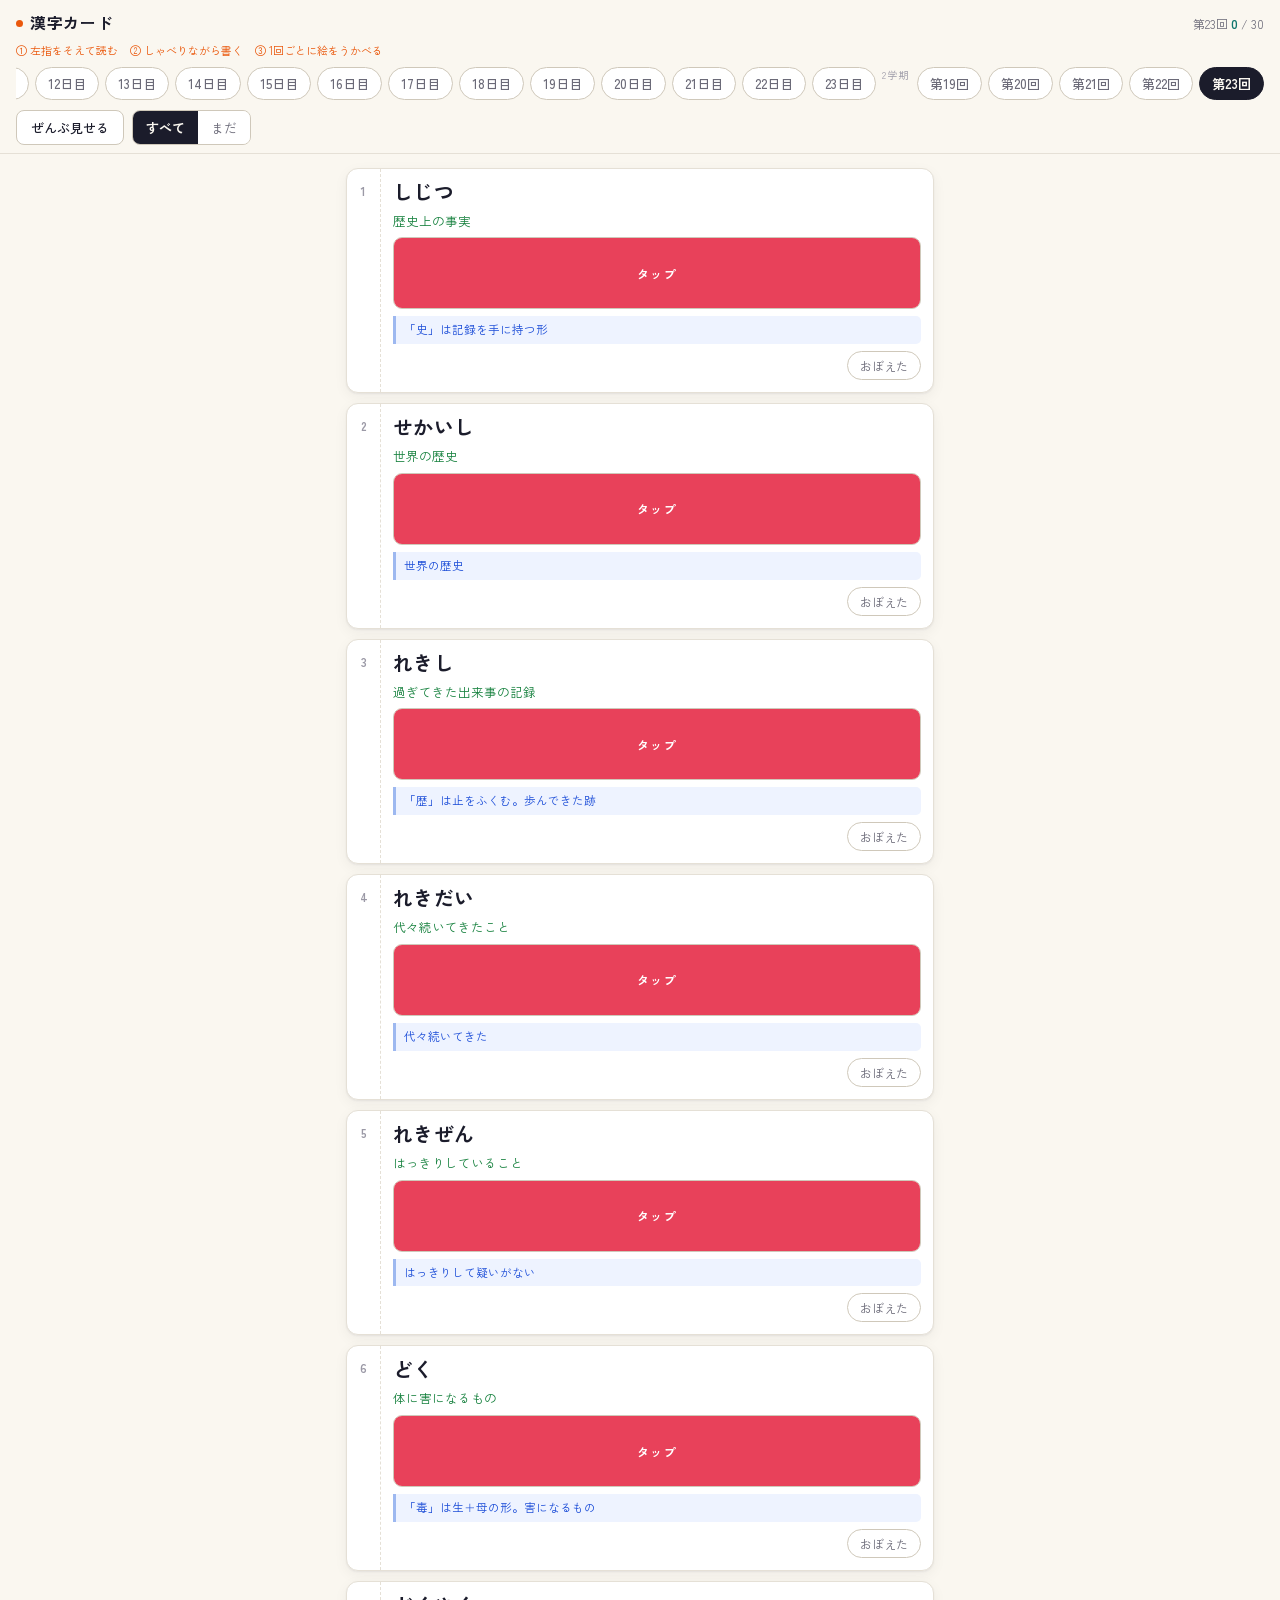
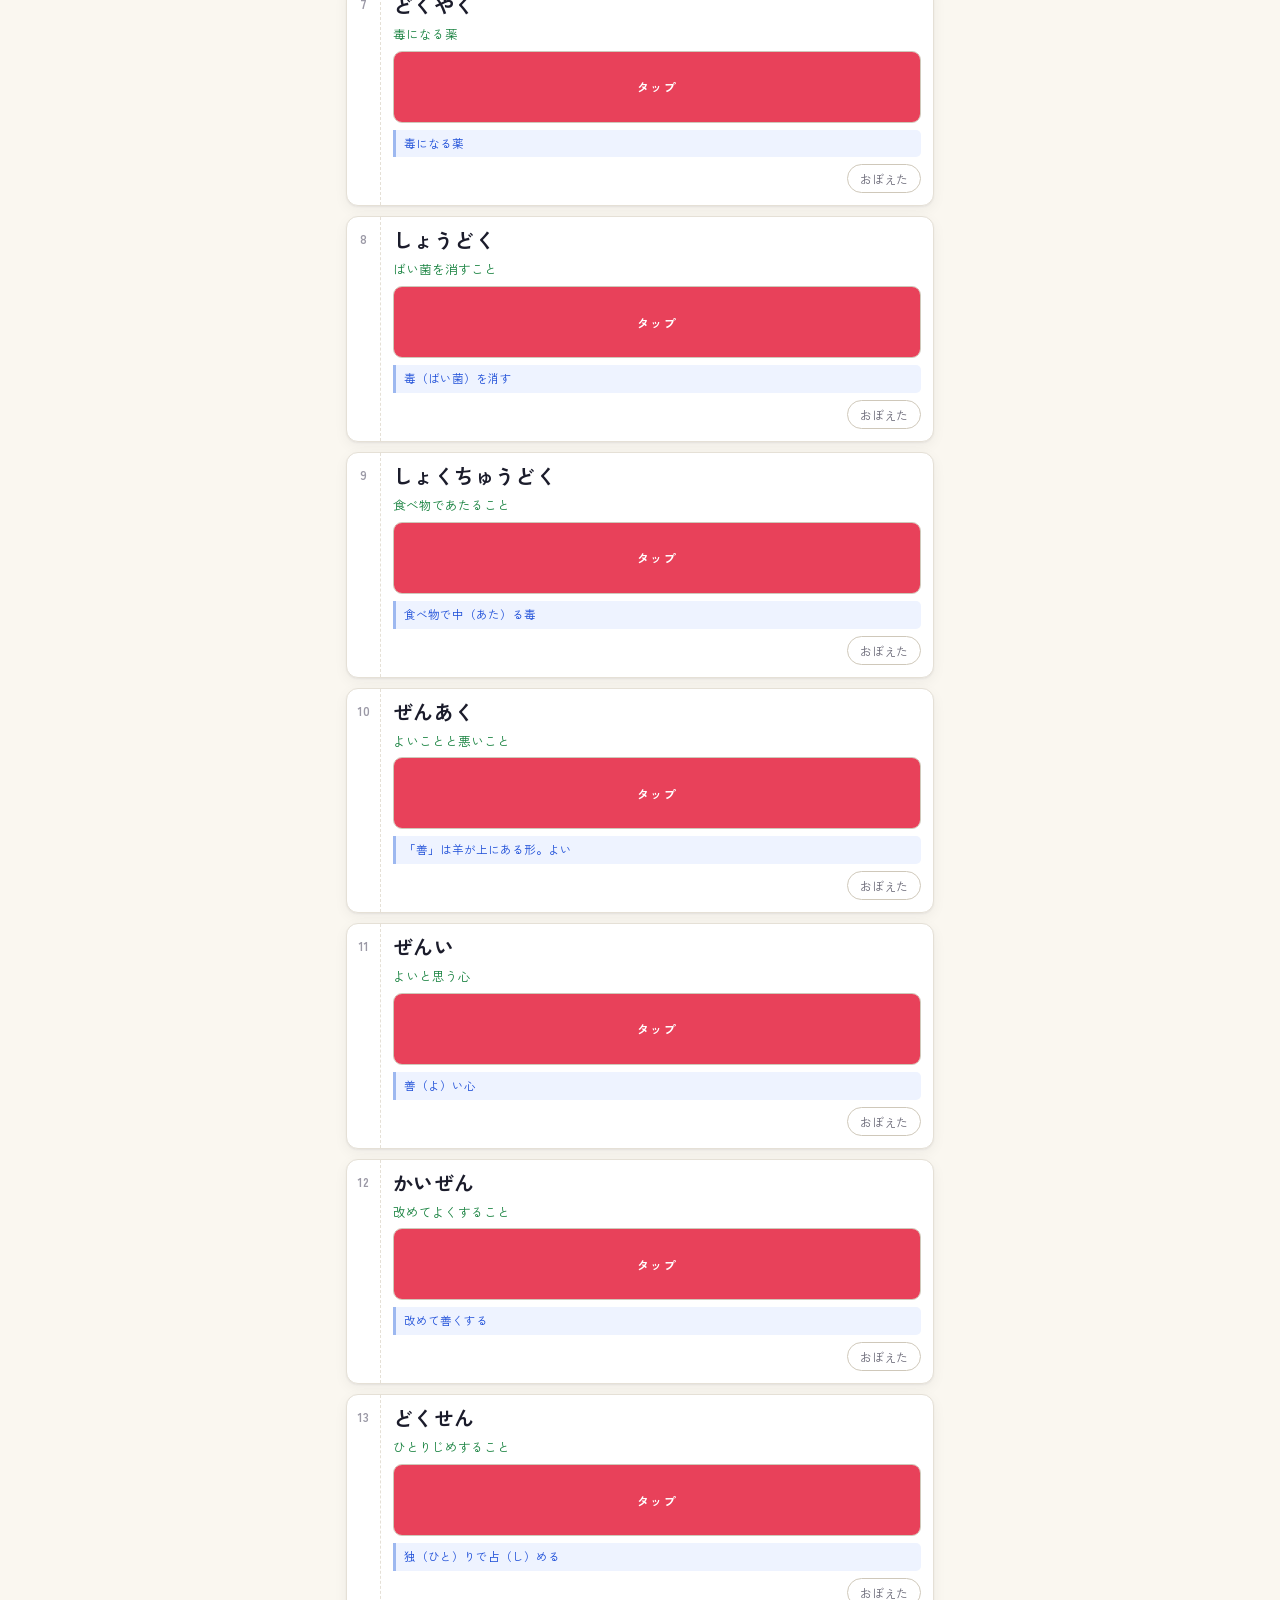
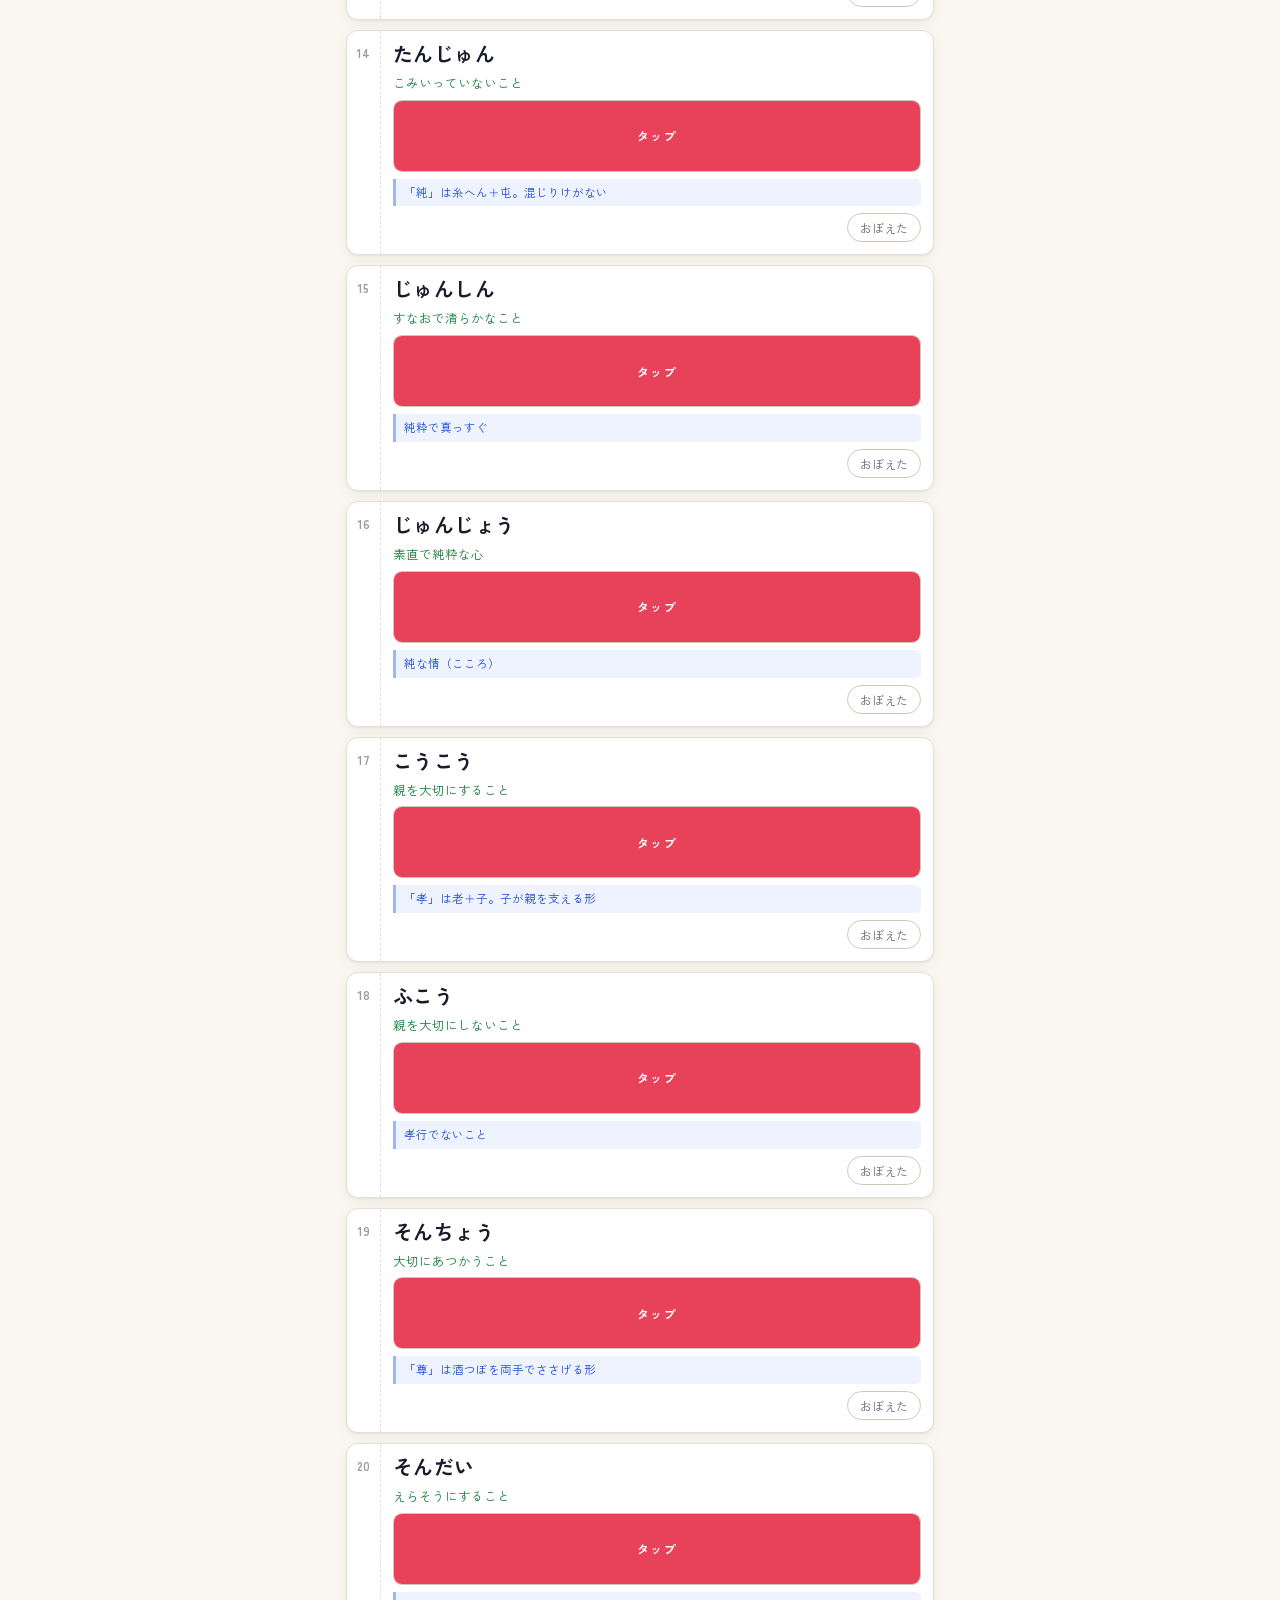
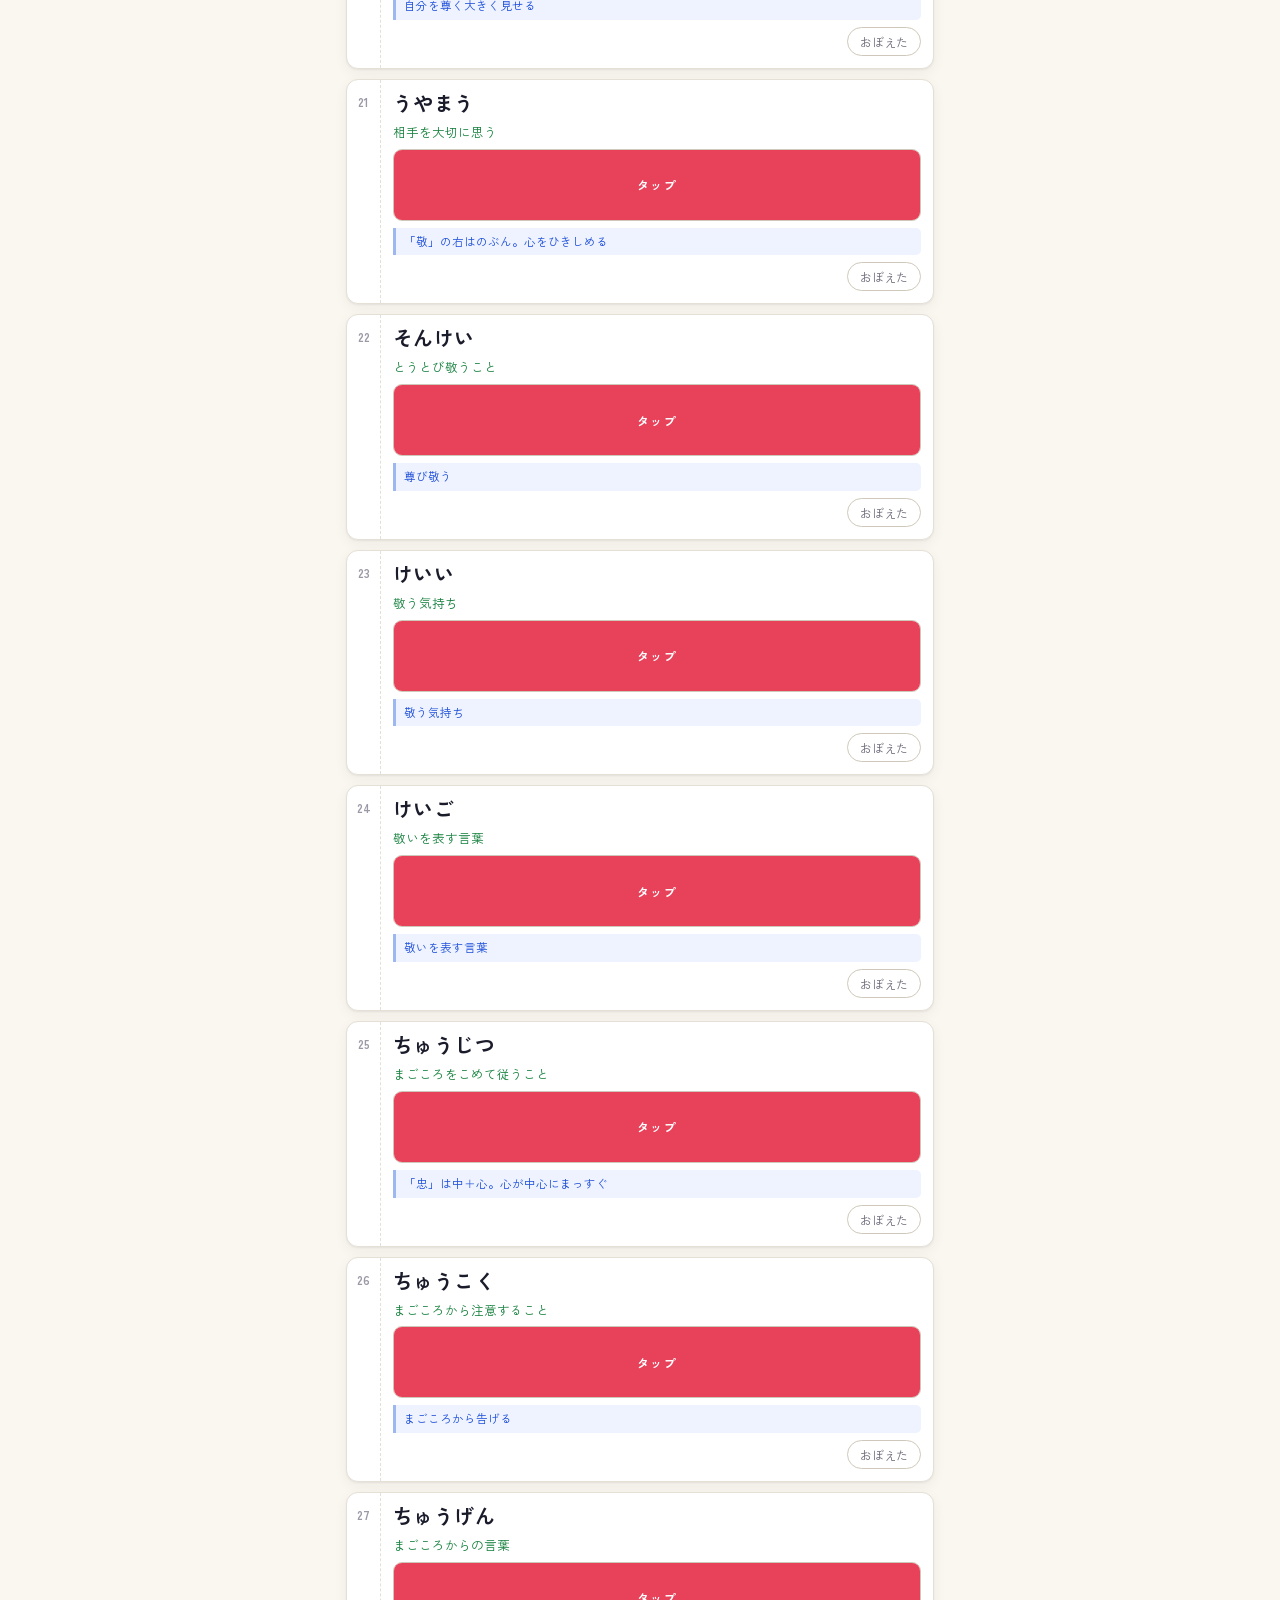
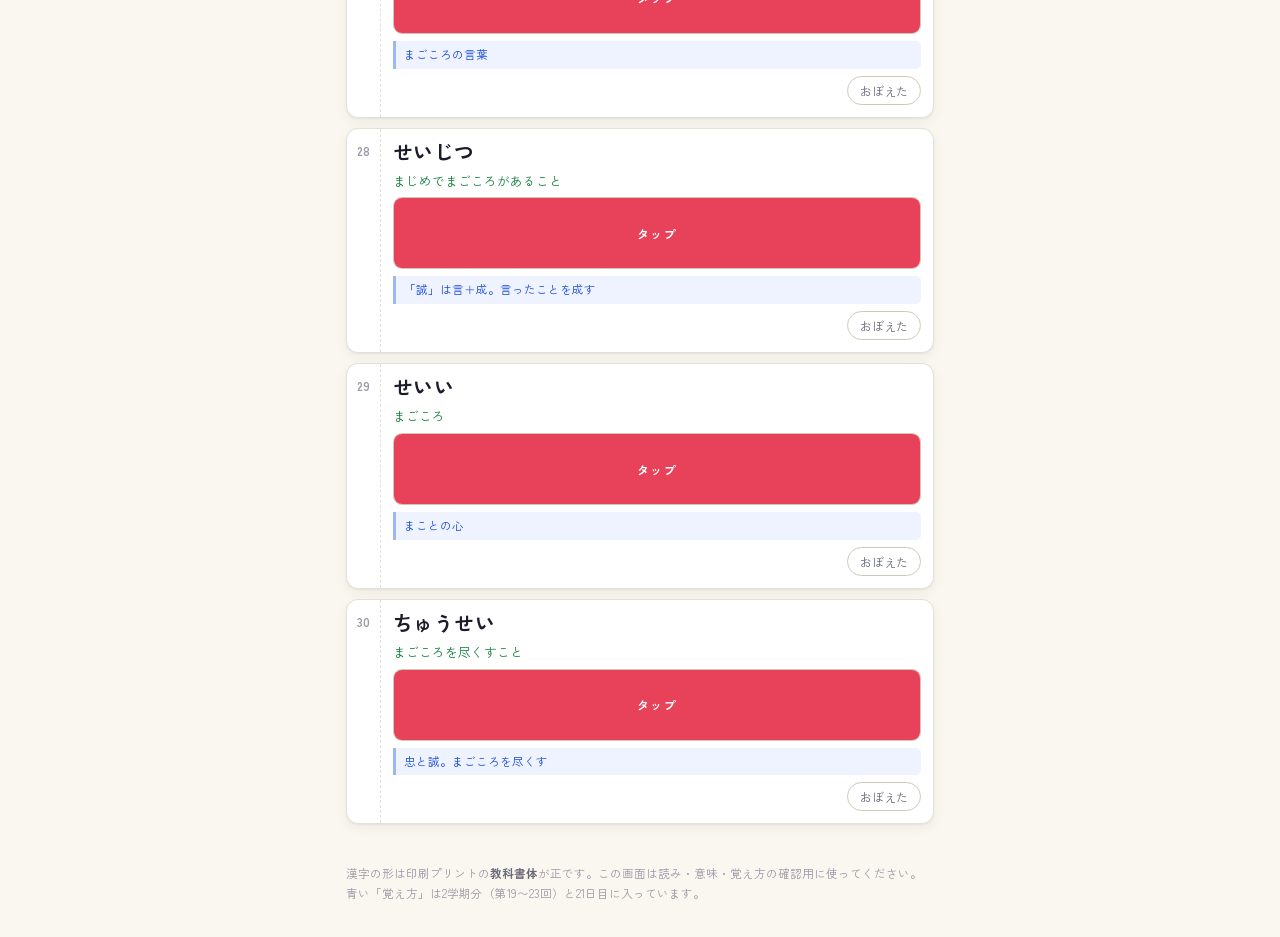
==== kanji-card.html @ 4e7f211e "Add kanji flashcard page for phone study Tap-to-reveal kanji cards (1学期 4-23日目, 2学期 第19-23回, 558 wor" ====
<!DOCTYPE html>
<html lang="ja">
<head>
<meta charset="UTF-8">
<meta name="viewport" content="width=device-width, initial-scale=1, viewport-fit=cover">
<title>漢字カード</title>
<link rel="stylesheet" href="https://fonts.googleapis.com/css2?family=Noto+Serif+JP:wght@500;700&family=Zen+Kaku+Gothic+New:wght@400;500;700&display=swap">
<style>
:root{
  color-scheme: light;
  --paper:#faf7f0;
  --surface:#ffffff;
  --ink:#1b1c2b;
  --ink-soft:#6b6a78;
  --ink-faint:#9b99a6;
  --line:#e5e0d6;
  --line-strong:#cfc8ba;
  --red:#d81f34;
  --red-film:#e8415a;
  --orange:#ea580c;
  --green:#15803d;
  --blue:#1d4ed8;
  --blue-bg:#eef3ff;
  --blue-rail:#9db8f0;
  --done:#0f766e;
  --done-bg:#e6f4f1;
  --shadow:0 1px 2px rgba(27,28,43,.06), 0 4px 14px rgba(27,28,43,.05);
}
@media (prefers-color-scheme: dark){
  :root:not([data-theme="light"]){
    color-scheme: dark;
    --paper:#14151d;
    --surface:#1d1f2a;
    --ink:#eceaf2;
    --ink-soft:#a7a4b5;
    --ink-faint:#7b7889;
    --line:#2c2f3d;
    --line-strong:#3d4152;
    --red:#ff6b7d;
    --red-film:#b93248;
    --orange:#fb923c;
    --green:#5ec07f;
    --blue:#9dbcff;
    --blue-bg:#1b2438;
    --blue-rail:#3c5a9e;
    --done:#5eead4;
    --done-bg:#12302e;
    --shadow:0 1px 2px rgba(0,0,0,.4), 0 4px 14px rgba(0,0,0,.3);
  }
}
:root[data-theme="dark"]{
  color-scheme: dark;
  --paper:#14151d;
  --surface:#1d1f2a;
  --ink:#eceaf2;
  --ink-soft:#a7a4b5;
  --ink-faint:#7b7889;
  --line:#2c2f3d;
  --line-strong:#3d4152;
  --red:#ff6b7d;
  --red-film:#b93248;
  --orange:#fb923c;
  --green:#5ec07f;
  --blue:#9dbcff;
  --blue-bg:#1b2438;
  --blue-rail:#3c5a9e;
  --done:#5eead4;
  --done-bg:#12302e;
  --shadow:0 1px 2px rgba(0,0,0,.4), 0 4px 14px rgba(0,0,0,.3);
}

*{box-sizing:border-box}
body{
  background:var(--paper);
  color:var(--ink);
  font-family:'Zen Kaku Gothic New','Hiragino Sans','Yu Gothic',system-ui,sans-serif;
  -webkit-text-size-adjust:100%;
}

/* ---------- header ---------- */
.bar{
  position:sticky;
  top:env(safe-area-inset-top, 0px);
  z-index:20;
  background:var(--paper);
  border-bottom:1px solid var(--line);
}
.bar-in{padding-block:10px 8px;padding-left:16px;padding-right:16px;display:flex;flex-direction:column;gap:8px}
.brandrow{display:flex;align-items:baseline;justify-content:space-between;gap:12px}
.brand{font-size:16px;font-weight:700;letter-spacing:.04em;display:flex;align-items:baseline;gap:7px}
.brand .dot{width:7px;height:7px;border-radius:50%;background:var(--orange);display:inline-block;transform:translateY(-2px)}
.count{font-size:12px;color:var(--ink-soft);font-variant-numeric:tabular-nums;white-space:nowrap}
.count b{color:var(--done);font-weight:700}

.steps{
  font-size:11px;line-height:1.5;color:var(--orange);
  display:flex;flex-wrap:wrap;gap:2px 12px;
}
.steps span{white-space:nowrap}

.chips{display:flex;gap:6px;overflow-x:auto;padding-bottom:2px;scrollbar-width:none}
.chips::-webkit-scrollbar{display:none}
.grp{display:flex;align-items:center;gap:6px;flex:0 0 auto}
.grp-label{font-size:10px;color:var(--ink-faint);letter-spacing:.08em;padding-right:2px;white-space:nowrap}
.chip{
  flex:0 0 auto;border:1px solid var(--line-strong);background:var(--surface);color:var(--ink-soft);
  font:inherit;font-size:13px;font-weight:500;padding:6px 12px;border-radius:999px;cursor:pointer;
  white-space:nowrap;font-family:inherit;
}
.chip[aria-pressed="true"]{background:var(--ink);border-color:var(--ink);color:var(--paper);font-weight:700}

.tools{display:flex;gap:8px;align-items:center;flex-wrap:wrap}
.btn{
  border:1px solid var(--line-strong);background:var(--surface);color:var(--ink);
  font:inherit;font-size:13px;font-weight:500;padding:7px 14px;border-radius:8px;cursor:pointer;
}
.btn:active{transform:translateY(1px)}
.seg{display:flex;border:1px solid var(--line-strong);border-radius:8px;overflow:hidden}
.seg button{
  border:0;background:var(--surface);color:var(--ink-soft);font:inherit;font-size:13px;
  padding:7px 13px;cursor:pointer;
}
.seg button[aria-pressed="true"]{background:var(--ink);color:var(--paper);font-weight:700}
:is(.chip,.btn,.seg button):focus-visible{outline:2px solid var(--orange);outline-offset:2px}

/* ---------- list ---------- */
main{padding-block:14px 40px;padding-left:16px;padding-right:16px;display:flex;flex-direction:column;gap:10px;max-width:620px;margin:0 auto}

.card{
  background:var(--surface);border:1px solid var(--line);border-radius:12px;
  box-shadow:var(--shadow);overflow:hidden;
  display:grid;grid-template-columns:34px 1fr;
}
.card.is-done{border-color:var(--done);background:var(--done-bg)}
.cnum{
  display:flex;align-items:flex-start;justify-content:center;padding-top:13px;
  font-size:12px;font-weight:700;color:var(--ink-faint);
  border-right:1px dashed var(--line);font-variant-numeric:tabular-nums;
}
.card.is-done .cnum{color:var(--done)}
.cbody{padding:10px 12px 12px;display:flex;flex-direction:column;gap:7px;min-width:0}

.yomi{font-size:20px;font-weight:700;letter-spacing:.02em;line-height:1.3;word-break:break-word}
.imi{font-size:12.5px;color:var(--green);line-height:1.5}

/* red-sheet panel */
.reveal{
  position:relative;display:block;width:100%;border:0;padding:0;cursor:pointer;
  background:transparent;font:inherit;border-radius:9px;
  -webkit-tap-highlight-color:transparent;
}
.film{
  position:relative;display:flex;align-items:center;justify-content:center;
  min-height:72px;border-radius:9px;border:1.5px solid var(--line-strong);
  background:var(--paper);overflow:hidden;
}
.kanji{
  font-family:'Noto Serif JP','Yu Mincho',serif;
  font-size:34px;font-weight:700;color:var(--red);line-height:1.2;
  padding:8px 10px;text-align:center;word-break:break-word;
  opacity:0;transition:opacity .18s ease;
}
.sheet{
  position:absolute;inset:0;display:flex;align-items:center;justify-content:center;
  background:var(--red-film);color:#fff;font-size:12px;font-weight:700;letter-spacing:.1em;
  transition:opacity .18s ease;
}
.reveal[aria-expanded="true"] .kanji{opacity:1}
.reveal[aria-expanded="true"] .sheet{opacity:0;pointer-events:none}
.reveal:focus-visible{outline:2px solid var(--orange);outline-offset:2px}
@media (prefers-reduced-motion: reduce){
  .kanji,.sheet{transition:none}
}

.oboe{
  font-size:11.5px;line-height:1.55;color:var(--blue);background:var(--blue-bg);
  border-left:3px solid var(--blue-rail);border-radius:0 5px 5px 0;padding:5px 8px;
}
.crow{display:flex;justify-content:flex-end}
.done{
  border:1px solid var(--line-strong);background:var(--surface);color:var(--ink-soft);
  font:inherit;font-size:12px;padding:5px 12px;border-radius:999px;cursor:pointer;
}
.done[aria-pressed="true"]{background:var(--done);border-color:var(--done);color:var(--surface);font-weight:700}
.done:focus-visible{outline:2px solid var(--orange);outline-offset:2px}

.empty{
  text-align:center;color:var(--ink-soft);font-size:14px;padding:44px 16px;line-height:1.7;
  border:1px dashed var(--line-strong);border-radius:12px;
}
.note{
  max-width:620px;margin:0 auto;padding:0 16px 34px;
  font-size:11.5px;line-height:1.7;color:var(--ink-faint);
}
.note b{color:var(--ink-soft)}
body{margin:0}
[hidden]{display:none!important}
</style>
</head>
<body>

<header class="bar">
  <div class="bar-in">
    <div class="brandrow">
      <div class="brand"><span class="dot"></span>漢字カード</div>
      <div class="count" id="count"></div>
    </div>
    <div class="steps">
      <span>① 左指をそえて読む</span>
      <span>② しゃべりながら書く</span>
      <span>③ 1回ごとに絵をうかべる</span>
    </div>
    <div class="chips" id="chips"></div>
    <div class="tools">
      <button class="btn" id="toggleAll" type="button">ぜんぶ見せる</button>
      <div class="seg" role="group" aria-label="表示する語">
        <button type="button" id="fAll" aria-pressed="true">すべて</button>
        <button type="button" id="fLeft" aria-pressed="false">まだ</button>
      </div>
    </div>
  </div>
</header>

<main id="list"></main>
<p class="note">
  漢字の形は印刷プリントの<b>教科書体</b>が正です。この画面は読み・意味・覚え方の確認用に使ってください。
  <span id="noteOboe"></span>
</p>

<script>
const SETS = [{"id":"d4","term":"1学期","label":"4日目","words":[{"k":"飼育","y":"しいく","i":"動物を飼い育てること","o":""},{"k":"複数","y":"ふくすう","i":"二つ以上の数","o":""},{"k":"性質","y":"せいしつ","i":"そのものが持つ特徴","o":""},{"k":"余計","y":"よけい","i":"必要以上でむだなこと","o":""},{"k":"適格","y":"てきかく","i":"資格や条件にかなうこと","o":""},{"k":"習慣","y":"しゅうかん","i":"くり返して身についた行い","o":""},{"k":"得る","y":"える","i":"手に入れること","o":""},{"k":"混ぜる","y":"まぜる","i":"一つに合わせること","o":""},{"k":"似る","y":"にる","i":"同じように見えること","o":""},{"k":"快く","y":"こころよく","i":"気持ちよく。喜んで","o":""},{"k":"囲む","y":"かこむ","i":"まわりを取り巻く","o":""},{"k":"校舎","y":"こうしゃ","i":"学校の建物","o":""},{"k":"能力","y":"のうりょく","i":"物事を成しとげる力","o":""},{"k":"賞金","y":"しょうきん","i":"ほうびのお金","o":""},{"k":"責める","y":"せめる","i":"相手の悪い点をとがめる","o":""},{"k":"加入","y":"かにゅう","i":"仲間や団体に入ること","o":""},{"k":"結局","y":"けっきょく","i":"最終的に。とどのつまり","o":""},{"k":"失望","y":"しつぼう","i":"望みを失いがっかりすること","o":""},{"k":"帰省","y":"きせい","i":"故郷の家に帰ること","o":""},{"k":"海水浴","y":"かいすいよく","i":"海に入って泳ぎ遊ぶこと","o":""}]},{"id":"d5","term":"1学期","label":"5日目","words":[{"k":"破産","y":"はさん","i":"財産を全て失うこと","o":""},{"k":"刊行","y":"かんこう","i":"本などを世に出すこと","o":""},{"k":"回復","y":"かいふく","i":"元の良い状態にもどること","o":""},{"k":"往来","y":"おうらい","i":"行き来すること。道","o":""},{"k":"勢力","y":"せいりょく","i":"他をおさえる力","o":""},{"k":"墓","y":"はか","i":"死んだ人をほうむる所","o":""},{"k":"妻","y":"つま","i":"結婚した相手の女性","o":""},{"k":"消費","y":"しょうひ","i":"使ってなくすこと","o":""},{"k":"険しい","y":"けわしい","i":"傾きが急で危ないさま","o":""},{"k":"告げる","y":"つげる","i":"知らせること","o":""},{"k":"航海","y":"こうかい","i":"船で海をわたること","o":""},{"k":"点検","y":"てんけん","i":"一つずつ調べること","o":""},{"k":"職業","y":"しょくぎょう","i":"生活のためにつく仕事","o":""},{"k":"確かめる","y":"たしかめる","i":"本当かどうか調べる","o":""},{"k":"許す","y":"ゆるす","i":"とがめないで認める","o":""},{"k":"愛用","y":"あいよう","i":"気に入って使い続ける","o":""},{"k":"結束","y":"けっそく","i":"一つにまとまること","o":""},{"k":"無惨","y":"むざん","i":"見ていられないほど痛ましい","o":""},{"k":"積極的","y":"せっきょくてき","i":"進んで物事に取り組むさま","o":""},{"k":"治水","y":"ちすい","i":"水害を防ぐため川を治めること","o":""}]},{"id":"d6","term":"1学期","label":"6日目","words":[{"k":"主眼","y":"しゅがん","i":"一番大事なところ","o":""},{"k":"余地","y":"よち","i":"あまっている場所や余裕","o":""},{"k":"書類","y":"しょるい","i":"必要なことを書いた紙","o":""},{"k":"血管","y":"けっかん","i":"血が流れる管","o":""},{"k":"基準","y":"きじゅん","i":"比べるもとになる目安","o":""},{"k":"条文","y":"じょうぶん","i":"法律などの条を記した文","o":""},{"k":"旧家","y":"きゅうか","i":"古くから続く家がら","o":""},{"k":"再び","y":"ふたたび","i":"もう一度","o":""},{"k":"快方","y":"かいほう","i":"病気がよくなること","o":""},{"k":"元祖","y":"がんそ","i":"物事を最初に始めた人","o":""},{"k":"各種","y":"かくしゅ","i":"いろいろな種類","o":""},{"k":"利益","y":"りえき","i":"もうけ。ためになること","o":""},{"k":"脈","y":"みゃく","i":"血が打つ動き","o":""},{"k":"断る","y":"ことわる","i":"相手の求めを受けないと言う","o":""},{"k":"理性","y":"りせい","i":"物事を筋道立てて考える力","o":""},{"k":"関節","y":"かんせつ","i":"骨と骨のつなぎ目","o":""},{"k":"車輪","y":"しゃりん","i":"車を回す輪","o":""},{"k":"評価","y":"ひょうか","i":"よしあしを見定めること","o":""},{"k":"語句","y":"ごく","i":"言葉や文の一部分","o":""},{"k":"支える","y":"ささえる","i":"倒れないよう受け止める","o":""}]},{"id":"d7","term":"1学期","label":"7日目","words":[{"k":"税金","y":"ぜいきん","i":"国などに納めるお金","o":""},{"k":"運河","y":"うんが","i":"船を通すため掘った水路","o":""},{"k":"版画","y":"はんが","i":"版にほって刷る絵","o":""},{"k":"事件","y":"じけん","i":"世間をさわがす出来事","o":""},{"k":"原因","y":"げんいん","i":"物事が起こるもと","o":""},{"k":"演説","y":"えんぜつ","i":"大勢の前で意見を述べること","o":""},{"k":"集団","y":"しゅうだん","i":"集まった仲間の群れ","o":""},{"k":"経る","y":"へる","i":"時間や場所を通り過ぎる","o":""},{"k":"限る","y":"かぎる","i":"範囲を決める","o":""},{"k":"寄る","y":"よる","i":"近づく。立ち寄る","o":""},{"k":"予報","y":"よほう","i":"前もって知らせること","o":""},{"k":"編成","y":"へんせい","i":"組み立ててまとめること","o":""},{"k":"読破","y":"どくは","i":"最後まで読み通すこと","o":""},{"k":"圧勝","y":"あっしょう","i":"大差で勝つこと","o":""},{"k":"留守","y":"るす","i":"家にだれもいないこと","o":""},{"k":"飛来","y":"ひらい","i":"飛んで来ること","o":""},{"k":"博愛","y":"はくあい","i":"広くみなを愛すること","o":""},{"k":"必読","y":"ひつどく","i":"必ず読むべきこと","o":""},{"k":"未完成","y":"みかんせい","i":"まだ出来上がっていないこと","o":""},{"k":"的中","y":"てきちゅう","i":"ねらい通り当たること","o":""}]},{"id":"d8","term":"1学期","label":"8日目","words":[{"k":"価格","y":"かかく","i":"物のねだん","o":""},{"k":"講和","y":"こうわ","i":"戦いをやめ仲直りすること","o":""},{"k":"感謝","y":"かんしゃ","i":"ありがたく思うこと","o":""},{"k":"因果","y":"いんが","i":"原因と結果のつながり","o":""},{"k":"粉","y":"こな","i":"細かくくだけたもの","o":""},{"k":"額","y":"ひたい","i":"顔のまゆの上の部分","o":""},{"k":"罪","y":"つみ","i":"してはいけない悪い行い","o":""},{"k":"喜ぶ","y":"よろこぶ","i":"うれしく思う","o":""},{"k":"営む","y":"いとなむ","i":"仕事などを行う","o":""},{"k":"告白","y":"こくはく","i":"隠さず打ち明けること","o":""},{"k":"余力","y":"よりょく","i":"まだ残っている力","o":""},{"k":"素質","y":"そしつ","i":"生まれつきの才能","o":""},{"k":"複写","y":"ふくしゃ","i":"同じものを写し取ること","o":""},{"k":"連綿","y":"れんめん","i":"長く続いて絶えないさま","o":""},{"k":"付録","y":"ふろく","i":"本などに添える物","o":""},{"k":"伝票","y":"でんぴょう","i":"お金や品を記す紙","o":""},{"k":"発散","y":"はっさん","i":"外へ出して散らすこと","o":""},{"k":"固有","y":"こゆう","i":"そのものだけが持つこと","o":""},{"k":"付加","y":"ふか","i":"あとから付け加えること","o":""}]},{"id":"d9","term":"1学期","label":"9日目","words":[{"k":"事故","y":"じこ","i":"思いがけない悪い出来事","o":""},{"k":"判別","y":"はんべつ","i":"見分けること","o":""},{"k":"総合","y":"そうごう","i":"全部を一つにまとめること","o":""},{"k":"犯人","y":"はんにん","i":"罪をおかした人","o":""},{"k":"手術","y":"しゅじゅつ","i":"体を切り開いて治す治療","o":""},{"k":"備える","y":"そなえる","i":"前もって用意する","o":""},{"k":"構える","y":"かまえる","i":"身がまえや店を持つ","o":""},{"k":"増す","y":"ます","i":"多くなる。増える","o":""},{"k":"測る","y":"はかる","i":"長さや量を調べる","o":""},{"k":"格差","y":"かくさ","i":"へだたりや差","o":""},{"k":"幹線","y":"かんせん","i":"主要な道や線路","o":""},{"k":"復習","y":"ふくしゅう","i":"習ったことを学び直すこと","o":""},{"k":"損失","y":"そんしつ","i":"損をして失うこと","o":""},{"k":"暴風雨","y":"ぼうふうう","i":"激しい風と雨","o":""},{"k":"借家","y":"しゃくや","i":"借りて住む家","o":""},{"k":"祝辞","y":"しゅくじ","i":"お祝いの言葉","o":""},{"k":"式典","y":"しきてん","i":"あらたまった儀式","o":""},{"k":"調印","y":"ちょういん","i":"書類に署名して認めること","o":""},{"k":"刷新","y":"さっしん","i":"古いものを新しくすること","o":""}]},{"id":"d10","term":"1学期","label":"10日目","words":[{"k":"応答","y":"おうとう","i":"呼びかけに答えること","o":""},{"k":"順序","y":"じゅんじょ","i":"物事の順番","o":""},{"k":"接続","y":"せつぞく","i":"つなぎ合わせること","o":""},{"k":"禁止","y":"きんし","i":"してはいけないと止めること","o":""},{"k":"型","y":"かた","i":"物の形を決めるもとの形","o":""},{"k":"造る","y":"つくる","i":"大きなものをこしらえる","o":""},{"k":"築く","y":"きずく","i":"積み上げてつくる","o":""},{"k":"比べる","y":"くらべる","i":"違いを見て確かめる","o":""},{"k":"減る","y":"へる","i":"数や量が少なくなる","o":""},{"k":"設ける","y":"もうける","i":"こしらえて用意する","o":""},{"k":"運勢","y":"うんせい","i":"めぐりあわせの運","o":""},{"k":"銅像","y":"どうぞう","i":"銅で作った像","o":""},{"k":"感情","y":"かんじょう","i":"うれしい悲しいなど心の動き","o":""},{"k":"素養","y":"そよう","i":"身についた学びや技能","o":""},{"k":"習慣","y":"しゅうかん","i":"くり返して身についた行い","o":""},{"k":"品種","y":"ひんしゅ","i":"作物や動物の種類","o":""},{"k":"機関","y":"きかん","i":"力を生み出す仕組み","o":""},{"k":"安静","y":"あんせい","i":"静かに休ませること","o":""},{"k":"兵法","y":"へいほう","i":"戦いのやり方や作戦","o":""},{"k":"部隊","y":"ぶたい","i":"まとまった兵の集まり","o":""}]},{"id":"d11","term":"1学期","label":"11日目","words":[{"k":"構造","y":"こうぞう","i":"組み立てのしくみ","o":""},{"k":"準備","y":"じゅんび","i":"前もって用意すること","o":""},{"k":"内容","y":"ないよう","i":"中身","o":""},{"k":"質問","y":"しつもん","i":"わからない事を問うこと","o":""},{"k":"最適","y":"さいてき","i":"最も適していること","o":""},{"k":"復元","y":"ふくげん","i":"元の形にもどすこと","o":""},{"k":"情熱","y":"じょうねつ","i":"燃えるような強い思い","o":""},{"k":"大勢","y":"おおぜい","i":"たくさんの人","o":""},{"k":"復旧","y":"ふっきゅう","i":"壊れた状態を元にもどすこと","o":""},{"k":"運営","y":"うんえい","i":"組織などを動かすこと","o":""},{"k":"氷河","y":"ひょうが","i":"長い年月で固まった氷の流れ","o":""},{"k":"面接","y":"めんせつ","i":"直接会って問答する試験","o":""},{"k":"喜色","y":"きしょく","i":"うれしそうな顔つき","o":""},{"k":"水準","y":"すいじゅん","i":"物事の程度の目安","o":""},{"k":"増税","y":"ぞうぜい","i":"税を高くすること","o":""},{"k":"冷害","y":"れいがい","i":"低温で作物が受ける被害","o":""},{"k":"無事","y":"ぶじ","i":"何事もないこと","o":""},{"k":"勝敗","y":"しょうはい","i":"勝ちと負け","o":""},{"k":"法令","y":"ほうれい","i":"法律や決まり","o":""},{"k":"連結","y":"れんけつ","i":"つなぎ合わせること","o":""}]},{"id":"d12","term":"1学期","label":"12日目","words":[{"k":"増加","y":"ぞうか","i":"数や量がふえること","o":""},{"k":"粉薬","y":"こなぐすり","i":"粉の状態の薬","o":""},{"k":"勝因","y":"しょういん","i":"勝った理由","o":""},{"k":"往生","y":"おうじょう","i":"困り果てること","o":""},{"k":"幹事","y":"かんじ","i":"世話役をする人","o":""},{"k":"設置","y":"せっち","i":"備え付けること","o":""},{"k":"招集","y":"しょうしゅう","i":"人を呼び集めること","o":""},{"k":"燃料","y":"ねんりょう","i":"燃やして力を得るもの","o":""},{"k":"名句","y":"めいく","i":"すぐれた文句や俳句","o":""},{"k":"重圧","y":"じゅうあつ","i":"重くのしかかる圧力","o":""},{"k":"相応","y":"そうおう","i":"つり合いが取れること","o":""},{"k":"経費","y":"けいひ","i":"物事にかかる費用","o":""},{"k":"犯行","y":"はんこう","i":"罪となる行い","o":""},{"k":"禁酒","y":"きんしゅ","i":"酒を飲むのをやめること","o":""},{"k":"制限","y":"せいげん","i":"限りを設けること","o":""},{"k":"改札口","y":"かいさつぐち","i":"駅の切符を調べる出入口","o":""},{"k":"最良","y":"さいりょう","i":"いちばんよいこと","o":""},{"k":"粉末","y":"ふんまつ","i":"こなの状態","o":""},{"k":"遊牧","y":"ゆうぼく","i":"家畜を連れ移り住む暮らし","o":""},{"k":"松竹梅","y":"しょうちくばい","i":"めでたいものの三つの組","o":""}]},{"id":"d13","term":"1学期","label":"13日目","words":[{"k":"悲喜","y":"ひき","i":"悲しみと喜び","o":""},{"k":"守衛","y":"しゅえい","i":"建物を見張る役","o":""},{"k":"残額","y":"ざんがく","i":"残っている金額","o":""},{"k":"団結","y":"だんけつ","i":"心を合わせまとまること","o":""},{"k":"飼料","y":"しりょう","i":"家畜のえさ","o":""},{"k":"独特","y":"どくとく","i":"そのものだけの特徴","o":""},{"k":"妻子","y":"さいし","i":"妻と子","o":""},{"k":"要素","y":"ようそ","i":"物事を作るもとの部分","o":""},{"k":"再生","y":"さいせい","i":"よみがえること","o":""},{"k":"寄港","y":"きこう","i":"船が港に立ち寄ること","o":""},{"k":"判断","y":"はんだん","i":"見きわめて決めること","o":""},{"k":"制服","y":"せいふく","i":"定められた服","o":""},{"k":"因習","y":"いんしゅう","i":"古くからのならわし","o":""},{"k":"条件","y":"じょうけん","i":"物事に必要な決まり","o":""},{"k":"支出","y":"ししゅつ","i":"お金を払い出すこと","o":""},{"k":"願望","y":"がんぼう","i":"こうありたいと願うこと","o":""},{"k":"参考","y":"さんこう","i":"考えの助けにすること","o":""},{"k":"兆候","y":"ちょうこう","i":"物事が起こる前ぶれ","o":""},{"k":"包帯","y":"ほうたい","i":"傷口に巻く布","o":""},{"k":"菜食","y":"さいしょく","i":"野菜中心の食事","o":""}]},{"id":"d14","term":"1学期","label":"14日目","words":[{"k":"低迷","y":"ていめい","i":"低い所をさまよい振るわないこと","o":""},{"k":"故意","y":"こい","i":"わざとすること","o":""},{"k":"節減","y":"せつげん","i":"むだを省いて減らすこと","o":""},{"k":"判決","y":"はんけつ","i":"裁判で下される決定","o":""},{"k":"改築","y":"かいちく","i":"建物を建て直すこと","o":""},{"k":"険悪","y":"けんあく","i":"今にも争いそうな様子","o":""},{"k":"経営","y":"けいえい","i":"事業を営み動かすこと","o":""},{"k":"品評","y":"ひんぴょう","i":"品物のよしあしを論じること","o":""},{"k":"設置","y":"せっち","i":"備え付けること","o":""},{"k":"対比","y":"たいひ","i":"くらべ合わせること","o":""},{"k":"好評","y":"こうひょう","i":"よい評判","o":""},{"k":"信条","y":"しんじょう","i":"固く信じて守る事がら","o":""},{"k":"木造","y":"もくぞう","i":"木で造ってあること","o":""},{"k":"備品","y":"びひん","i":"備え付けの道具","o":""},{"k":"謝絶","y":"しゃぜつ","i":"断ること","o":""},{"k":"一望","y":"いちぼう","i":"ひと目で見わたすこと","o":""},{"k":"競争","y":"きょうそう","i":"勝ち負けを争うこと","o":""},{"k":"転機","y":"てんき","i":"変わり目となる時","o":""},{"k":"満面","y":"まんめん","i":"顔いっぱい","o":""},{"k":"不気味","y":"ぶきみ","i":"何となく気味が悪いこと","o":""}]},{"id":"d15","term":"1学期","label":"15日目","words":[{"k":"快速","y":"かいそく","i":"気持ちよいほど速いこと","o":""},{"k":"同居","y":"どうきょ","i":"一緒に住むこと","o":""},{"k":"採用","y":"さいよう","i":"選んで取り入れること","o":""},{"k":"酸味","y":"さんみ","i":"すっぱい味","o":""},{"k":"風格","y":"ふうかく","i":"そなわった品や貫禄","o":""},{"k":"出費","y":"しゅっぴ","i":"お金を払い出すこと","o":""},{"k":"講習","y":"こうしゅう","i":"集まって学び習うこと","o":""},{"k":"慣例","y":"かんれい","i":"昔から続くならわし","o":""},{"k":"液状","y":"えきじょう","i":"液体の状態","o":""},{"k":"夕刊","y":"ゆうかん","i":"夕方に配る新聞","o":""},{"k":"総理","y":"そうり","i":"国の政治を束ねる長","o":""},{"k":"予測","y":"よそく","i":"前もって見当をつけること","o":""},{"k":"構図","y":"こうず","i":"絵などの配置の組み立て","o":""},{"k":"加減","y":"かげん","i":"程度の具合。調節","o":""},{"k":"新築","y":"しんちく","i":"新しく建てること","o":""},{"k":"時差","y":"じさ","i":"地域による時刻の差","o":""},{"k":"分別","y":"ぶんべつ","i":"種類ごとに分けること","o":""},{"k":"相続","y":"そうぞく","i":"財産などを受けつぐこと","o":""},{"k":"産地","y":"さんち","i":"物が作られる土地","o":""},{"k":"利害","y":"りがい","i":"得と損","o":""}]},{"id":"d16","term":"1学期","label":"16日目","words":[{"k":"救う","y":"すくう","i":"危険な状態から助け出す","o":""},{"k":"夫妻","y":"ふさい","i":"夫と妻。二人そろった呼び方","o":""},{"k":"素行","y":"そこう","i":"ふだんの行い","o":""},{"k":"知識","y":"ちしき","i":"知って身についていること","o":""},{"k":"移動","y":"いどう","i":"場所をうつること","o":""},{"k":"編集","y":"へんしゅう","i":"材料を集め本や番組にまとめる","o":""},{"k":"広告","y":"こうこく","i":"世間に広く知らせること","o":""},{"k":"円周率","y":"えんしゅうりつ","i":"円周の直径に対する割合（約3.14）","o":""},{"k":"綿毛","y":"わたげ","i":"綿のようにやわらかい毛","o":""},{"k":"張る","y":"はる","i":"一面に広げる。ぴんとのばす","o":""},{"k":"述語","y":"じゅつご","i":"「どうする・どんなだ」を表す部分","o":""},{"k":"毛織物","y":"もうおりもの","i":"毛糸で織った布","o":""},{"k":"賞讃","y":"しょうさん","i":"ほめたたえること","o":""},{"k":"条例","y":"じょうれい","i":"地方公共団体が定める決まり","o":""},{"k":"件数","y":"けんすう","i":"物事のかず","o":""},{"k":"付属","y":"ふぞく","i":"主となる物にくっついていること","o":""},{"k":"移行","y":"いこう","i":"別の状態へうつっていくこと","o":""},{"k":"検挙","y":"けんきょ","i":"警察が犯人を取り調べること","o":""},{"k":"考査","y":"こうさ","i":"学力などを調べる試験","o":""},{"k":"指導","y":"しどう","i":"教えみちびくこと","o":""}]},{"id":"d17","term":"1学期","label":"17日目","words":[{"k":"賛美","y":"さんび","i":"ほめたたえること","o":""},{"k":"提出","y":"ていしゅつ","i":"書類などを出すこと","o":""},{"k":"検査","y":"けんさ","i":"悪い所がないか調べること","o":""},{"k":"接近","y":"せっきん","i":"近づくこと","o":""},{"k":"演習","y":"えんしゅう","i":"練習のためのけいこ","o":""},{"k":"留学","y":"りゅうがく","i":"よその国で学ぶこと","o":""},{"k":"損害","y":"そんがい","i":"損をすること。被害","o":""},{"k":"暴力","y":"ぼうりょく","i":"乱暴な力ずくの行い","o":""},{"k":"織る","y":"おる","i":"糸を組み合わせて布を作る","o":""},{"k":"導く","y":"みちびく","i":"教えてよい方へ案内する","o":""},{"k":"清算","y":"せいさん","i":"貸し借りをきれいに片づける","o":""},{"k":"絶交","y":"ぜっこう","i":"つき合いをやめること","o":""},{"k":"特許","y":"とっきょ","i":"発明を独占できる権利","o":""},{"k":"打破","y":"だは","i":"打ち破ること。乗りこえる","o":""},{"k":"公演","y":"こうえん","i":"大勢の前で演じること","o":""},{"k":"過程","y":"かてい","i":"物事が進む道すじ","o":""},{"k":"修正","y":"しゅうせい","i":"まちがいを直すこと","o":""},{"k":"分布","y":"ぶんぷ","i":"あちこちに広がっていること","o":""},{"k":"前提","y":"ぜんてい","i":"もとになる条件","o":""},{"k":"指示","y":"しじ","i":"こうしろと指図すること","o":""}]},{"id":"d18","term":"1学期","label":"18日目","words":[{"k":"反応","y":"はんのう","i":"働きかけに応じて起こる変化","o":""},{"k":"制作","y":"せいさく","i":"作品などを作ること","o":""},{"k":"医師","y":"いし","i":"病気を治す医者","o":""},{"k":"経験","y":"けいけん","i":"実際に見聞きし行うこと","o":""},{"k":"観測","y":"かんそく","i":"自然の様子を観察し測ること","o":""},{"k":"解説","y":"かいせつ","i":"わかりやすく説明すること","o":""},{"k":"態度","y":"たいど","i":"物事に向かう構えや様子","o":""},{"k":"任命","y":"にんめい","i":"役目を言いつけ任せること","o":""},{"k":"謝罪","y":"しゃざい","i":"あやまること","o":""},{"k":"厚い","y":"あつい","i":"厚みがある。手厚い","o":""},{"k":"講演","y":"こうえん","i":"大勢の前で話をすること","o":""},{"k":"適応","y":"てきおう","i":"環境によく合うこと","o":""},{"k":"能率","y":"のうりつ","i":"仕事のはかどり具合","o":""},{"k":"任期","y":"にんき","i":"役目を務める決まった期間","o":""},{"k":"生態","y":"せいたい","i":"生き物の暮らしぶり","o":""},{"k":"基金","y":"ききん","i":"ある目的のために積む資金","o":""},{"k":"画像","y":"がぞう","i":"画面に映る絵や写真","o":""},{"k":"救急車","y":"きゅうきゅうしゃ","i":"急病人を運ぶ車","o":""},{"k":"法則","y":"ほうそく","i":"いつも成り立つ決まり","o":""},{"k":"救う","y":"すくう","i":"危険な状態から助け出す","o":""}]},{"id":"d19","term":"1学期","label":"19日目","words":[{"k":"支持","y":"しじ","i":"賛成して後押しすること","o":""},{"k":"改造","y":"かいぞう","i":"作り直して変えること","o":""},{"k":"非行","y":"ひこう","i":"よくない行い","o":""},{"k":"規則","y":"きそく","i":"守るべき決まり","o":""},{"k":"解禁","y":"かいきん","i":"禁止をとくこと","o":""},{"k":"決断","y":"けつだん","i":"きっぱり決めること","o":""},{"k":"正義","y":"せいぎ","i":"人として正しい道","o":""},{"k":"条約","y":"じょうやく","i":"国どうしの約束","o":""},{"k":"務める","y":"つとめる","i":"役目を引き受け行う","o":""},{"k":"豊か","y":"ゆたか","i":"満ち足りて豊富なこと","o":""},{"k":"総額","y":"そうがく","i":"全部を合わせた金額","o":""},{"k":"完備","y":"かんび","i":"すっかり備わっていること","o":""},{"k":"自責","y":"じせき","i":"自分を責めること","o":""},{"k":"非売品","y":"ひばいひん","i":"売り物でない品","o":""},{"k":"定期","y":"ていき","i":"一定の期間や時期","o":""},{"k":"常識","y":"じょうしき","i":"だれもが知る当たり前のこと","o":""},{"k":"出張","y":"しゅっちょう","i":"仕事で他所へ出向くこと","o":""},{"k":"白状","y":"はくじょう","i":"隠し事を打ち明けること","o":""},{"k":"航行","y":"こうこう","i":"船や飛行機が進むこと","o":""},{"k":"事務","y":"じむ","i":"役所や会社の机の仕事","o":""}]},{"id":"d20","term":"1学期","label":"20日目","words":[{"k":"検定","y":"けんてい","i":"力や品質を調べ認めること","o":""},{"k":"出版","y":"しゅっぱん","i":"本などを世に出すこと","o":""},{"k":"総意","y":"そうい","i":"全員の一致した考え","o":""},{"k":"脈","y":"みゃく","i":"血が打つ動き","o":""},{"k":"記述","y":"きじゅつ","i":"書き記すこと","o":""},{"k":"真価","y":"しんか","i":"本当のねうち","o":""},{"k":"像","y":"ぞう","i":"かたどった姿の形","o":""},{"k":"型紙","y":"かたがみ","i":"形を写し取る紙","o":""},{"k":"修める","y":"おさめる","i":"学んで身につける","o":""},{"k":"示す","y":"しめす","i":"はっきり見せて表す","o":""},{"k":"建設","y":"けんせつ","i":"建物などをつくること","o":""},{"k":"造作","y":"ぞうさく","i":"手間。家の内部の作り","o":""},{"k":"師事","y":"しじ","i":"先生について教わること","o":""},{"k":"解放","y":"かいほう","i":"とき放って自由にすること","o":""},{"k":"念仏","y":"ねんぶつ","i":"仏の名を唱えること","o":""},{"k":"面識","y":"めんしき","i":"顔を知っていること","o":""},{"k":"可能","y":"かのう","i":"できること","o":""},{"k":"義足","y":"ぎそく","i":"失った足の代わりの人工の足","o":""},{"k":"的確","y":"てきかく","i":"的をはずさず正確なこと","o":""},{"k":"能動","y":"のうどう","i":"自分から進んで働きかけること","o":""}]},{"id":"d21","term":"1学期","label":"21日目","words":[{"k":"燃費","y":"ねんぴ","i":"燃料あたり走れる距離","o":"火＋然で「燃」。火を使うのにかかる費（ひよう）"},{"k":"事件","y":"じけん","i":"世間をさわがす出来事","o":"「件」は人べん＋牛。人と牛が出てくる出来事"},{"k":"故意","y":"こい","i":"わざとすること","o":"「故」は古＋のぶん。古くからの意（こころ）＝わざと"},{"k":"内容","y":"ないよう","i":"中身","o":"「容」のウかんむりは家。うつわの中に入っている物"},{"k":"山脈","y":"さんみゃく","i":"連なった山々","o":"「脈」の月はにくづき＝体。山を体に見立てた血管"},{"k":"品評","y":"ひんぴょう","i":"品物のよしあしを論じること","o":"「品」は口が三つ＝品物が並ぶ。「評」は言でよしあしを言う"},{"k":"往生","y":"おうじょう","i":"困り果てること","o":"「往」はぎょうにんべん＝行く。行ったきり動けず困る"},{"k":"回復","y":"かいふく","i":"元の良い状態にもどること","o":"「復」もぎょうにんべん。ぐるっと回って元の道へ戻る"},{"k":"手術","y":"しゅじゅつ","i":"体を切り開いて治す治療","o":"「術」のぎょうがまえは道。体を治す道すじ＝わざ"},{"k":"混ぜる","y":"まぜる","i":"一つに合わせること","o":"さんずい＋昆。水の中でごちゃっと混ざる"},{"k":"公演","y":"こうえん","i":"大勢の前で演じること","o":"「演」はさんずい。公＝おおやけの場で演じる。→講演と区別"},{"k":"生態","y":"せいたい","i":"生き物の暮らしぶり","o":"「態」は能＋心。生き物のふだんの様子"},{"k":"講演","y":"こうえん","i":"大勢の前で話をすること","o":"「講」は言べん＝しゃべる。話す方が講演。→公演と区別"},{"k":"自責","y":"じせき","i":"自分を責めること","o":"「責」の下は貝＝お金。借りを自分に問う"},{"k":"造作","y":"ぞうさく","i":"手間。家の内部の作り","o":"「造」のしんにょうは進む。手間をかけて作る"},{"k":"清算","y":"せいさん","i":"貸し借りをきれいに片づけること","o":"さんずい＝水。水で洗ってきれいに。→精算（計算）と区別"},{"k":"総理","y":"そうり","i":"国の政治を束ねる長","o":"「総」は糸へん。ばらばらの糸を全部まとめる人"},{"k":"格差","y":"かくさ","i":"へだたりや差","o":"「格」は木へん＋各。各々（おのおの）の差"},{"k":"周囲","y":"しゅうい","i":"まわり。周り","o":"「囲」はくにがまえで囲む。周＝まわり、囲＝かこい"},{"k":"校舎","y":"こうしゃ","i":"学校の建物","o":"「舎」は人が下にいる形。人がいる建物＝学校の舎"}]},{"id":"d22","term":"1学期","label":"22日目","words":[{"k":"支持","y":"しじ","i":"賛成して後押しすること","o":""},{"k":"制作","y":"せいさく","i":"作品などを作ること","o":""},{"k":"真価","y":"しんか","i":"本当のねうち","o":""},{"k":"素行","y":"そこう","i":"ふだんの行い","o":""},{"k":"妻子","y":"さいし","i":"妻と子","o":""},{"k":"広告","y":"こうこく","i":"世間に広く知らせること","o":""},{"k":"額","y":"ひたい","i":"顔のまゆの上の部分","o":""},{"k":"織る","y":"おる","i":"糸を組み合わせて布を作る","o":""},{"k":"務める","y":"つとめる","i":"役目を引き受け行う","o":""},{"k":"設ける","y":"もうける","i":"こしらえて用意する","o":""},{"k":"程度","y":"ていど","i":"物事の度合い","o":""},{"k":"複写","y":"ふくしゃ","i":"同じものを写し取ること","o":""},{"k":"金属","y":"きんぞく","i":"鉄や銅などの物質","o":""},{"k":"絶対","y":"ぜったい","i":"何があっても。比べようがないこと","o":""},{"k":"貧しい","y":"まずしい","i":"財産や物が乏しいこと","o":""},{"k":"損失","y":"そんしつ","i":"損をして失うこと","o":""},{"k":"氷河","y":"ひょうが","i":"長い年月で固まった氷の流れ","o":""},{"k":"好評","y":"こうひょう","i":"よい評判","o":""},{"k":"構図","y":"こうず","i":"絵などの配置の組み立て","o":""},{"k":"賞賛","y":"しょうさん","i":"ほめたたえること","o":""}]},{"id":"d23","term":"1学期","label":"23日目","words":[{"k":"応答","y":"おうとう","i":"呼びかけに答えること","o":""},{"k":"基準","y":"きじゅん","i":"比べるもとになる目安","o":""},{"k":"複数","y":"ふくすう","i":"二つ以上の数","o":""},{"k":"復元","y":"ふくげん","i":"元の形にもどすこと","o":""},{"k":"因果","y":"いんが","i":"原因と結果のつながり","o":""},{"k":"衛生","y":"えいせい","i":"健康を保ち清潔にすること","o":""},{"k":"慣例","y":"かんれい","i":"昔から続くならわし","o":""},{"k":"液体","y":"えきたい","i":"水のように流れるもの","o":""},{"k":"備える","y":"そなえる","i":"前もって用意する","o":""},{"k":"築く","y":"きずく","i":"積み上げてつくる","o":""},{"k":"木造","y":"もくぞう","i":"木で造ってあること","o":""},{"k":"制服","y":"せいふく","i":"定められた服","o":""},{"k":"相応","y":"そうおう","i":"つり合いが取れること","o":""},{"k":"水準","y":"すいじゅん","i":"物事の程度の目安","o":""},{"k":"習慣","y":"しゅうかん","i":"くり返して身についた行い","o":""},{"k":"告白","y":"こくはく","i":"隠さず打ち明けること","o":""},{"k":"主眼","y":"しゅがん","i":"一番大事なところ","o":""},{"k":"編成","y":"へんせい","i":"組み立ててまとめること","o":""},{"k":"確かめる","y":"たしかめる","i":"本当かどうか調べる","o":""},{"k":"責める","y":"せめる","i":"相手の悪い点をとがめる","o":""}]},{"id":"k19","term":"2学期","label":"第19回","words":[{"k":"平均","y":"へいきん","i":"ならして等しくすること","o":"「均」は土へん＋匀。土をならして平らに"},{"k":"均等","y":"きんとう","i":"どれも等しいこと","o":"均＝ならす。等しく分ける"},{"k":"均一","y":"きんいつ","i":"すべて同じであること","o":"どれも同じ一つの量にならす"},{"k":"均整","y":"きんせい","i":"つり合いが取れていること","o":"均＋整。つり合いが整っている"},{"k":"耕す","y":"たがやす","i":"田畑の土を掘り返す","o":"「耕」は耒（すき）＋井。すきで田を起こす"},{"k":"耕作","y":"こうさく","i":"田畑を耕し作物を作ること","o":"耕して作物を作る"},{"k":"農耕","y":"のうこう","i":"田畑を耕す暮らし","o":"農＝田畑。田畑を耕して生きる"},{"k":"肥える","y":"こえる","i":"太る。土地が豊かになる","o":"「肥」の月はにくづき＝体。体に肉がつく"},{"k":"肥料","y":"ひりょう","i":"作物を育てる養分","o":"土を肥えさせる料（ざいりょう）"},{"k":"肥満","y":"ひまん","i":"太りすぎていること","o":"肥えて満ちる＝太りすぎ"},{"k":"兵士","y":"へいし","i":"戦いに出る人","o":"「士」はりっぱな人・さむらい"},{"k":"博士","y":"はかせ","i":"学問に深く通じた人","o":"博＝広い。広く知る人。読みは「はかせ」"},{"k":"栄養士","y":"えいようし","i":"栄養の指導をする専門家","o":"栄養を教える士（せんもんの人）"},{"k":"効く","y":"きく","i":"ききめが出る","o":"「効」は交＋力。力がはたらく"},{"k":"効果","y":"こうか","i":"ききめ","o":"効いて出た果（けっか）"},{"k":"有効","y":"ゆうこう","i":"ききめがあること","o":"効き目が有る"},{"k":"効能","y":"こうのう","i":"薬などのはたらき","o":"効く能力＝はたらき"},{"k":"防ぐ","y":"ふせぐ","i":"入ってこないよう止める","o":"「防」のこざとへんは土手。土手で水を止める"},{"k":"防犯","y":"ぼうはん","i":"犯罪を防ぐこと","o":"犯罪を防ぐ"},{"k":"予防","y":"よぼう","i":"前もって防ぐこと","o":"予＝あらかじめ。先に防ぐ"},{"k":"防衛","y":"ぼうえい","i":"防ぎ守ること","o":"防いで衛（まも）る"},{"k":"易しい","y":"やさしい","i":"たやすいこと","o":"「易」は日＋勿の形。やさしい・かえる"},{"k":"交易","y":"こうえき","i":"品物を取引すること","o":"交わって品を易（か）える"},{"k":"容易","y":"ようい","i":"たやすくできること","o":"容＝たやすい。易しくできる"},{"k":"易者","y":"えきしゃ","i":"うらないをする人","o":"易（うらない）をする者。読みは「えき」"},{"k":"貿易","y":"ぼうえき","i":"外国と品物を売買すること","o":"貿も易も「かえる」。国と品を交換"},{"k":"輸出","y":"ゆしゅつ","i":"外国へ品物を売り出すこと","o":"「輸」は車へん。車で運び出す"},{"k":"輸入","y":"ゆにゅう","i":"外国から品物を買い入れること","o":"車へん＝運ぶ。外から運び入れる"},{"k":"輸送","y":"ゆそう","i":"運び送ること","o":"車で送り運ぶ"},{"k":"輸血","y":"ゆけつ","i":"血を体に入れること","o":"血を運び入れる"},{"k":"製品","y":"せいひん","i":"作られた品物","o":"「製」は制＋衣。布を裁って作る"},{"k":"特製","y":"とくせい","i":"特別に作ること","o":"特別に製（つく）ったもの"},{"k":"製作","y":"せいさく","i":"物を作ること","o":"物を作る。→制作（作品づくり）と区別"},{"k":"製薬","y":"せいやく","i":"薬を作ること","o":"薬を製造する"}]},{"id":"k20","term":"2学期","label":"第20回","words":[{"k":"保つ","y":"たもつ","i":"そのままの状態を続ける","o":"「保」は人べん＋呆（子を抱く形）。守り続ける"},{"k":"保険","y":"ほけん","i":"万一にそなえる仕組み","o":"険（きけん）にそなえて保つ"},{"k":"保管","y":"ほかん","i":"預かって大切にしまうこと","o":"保って管理する"},{"k":"証明","y":"しょうめい","i":"本当だと明らかにすること","o":"「証」は言べん。言葉で明らかにする"},{"k":"保障","y":"ほしょう","i":"守って安全を約束すること","o":"保って障（さまた）げから守る"},{"k":"承認","y":"しょうにん","i":"認めて受け入れること","o":"承＝うけたまわる。認めて受ける"},{"k":"証書","y":"しょうしょ","i":"証拠となる書類","o":"証（あかし）の書類"},{"k":"資金","y":"しきん","i":"事業のもとになるお金","o":"「資」の下は貝＝お金。元手のお金"},{"k":"資料","y":"しりょう","i":"調べるもとになる材料","o":"調べるもとになる材料"},{"k":"資格","y":"しかく","i":"そのことをするための条件","o":"その人に備わる格（くらい）"},{"k":"出資","y":"しゅっし","i":"資金を出すこと","o":"資金を出す"},{"k":"鉱山","y":"こうざん","i":"鉱石を掘り出す山","o":"「鉱」は金へん。金属を掘る山"},{"k":"鉱石","y":"こうせき","i":"金属をふくむ石","o":"金属をふくむ石"},{"k":"境","y":"さかい","i":"土地などのくぎり","o":"「境」は土へん。土地の切れ目"},{"k":"国境","y":"こっきょう","i":"国と国のさかい","o":"国と国の境。読みは「こっきょう」"},{"k":"辺境","y":"へんきょう","i":"中心から遠くはなれた地","o":"中心から辺（はな）れた境"},{"k":"心境","y":"しんきょう","i":"その時の心の状態","o":"心の境地＝気持ちのようす"},{"k":"統一","y":"とういつ","i":"一つにまとめること","o":"「統」は糸へん。糸を一本にまとめる"},{"k":"伝統","y":"でんとう","i":"昔から受けつがれたもの","o":"伝えて統（す）べてきたもの"},{"k":"統治","y":"とうち","i":"国などをまとめ治めること","o":"まとめて治める"},{"k":"領土","y":"りょうど","i":"国が治める土地","o":"「領」の頁はあたま。治める土地"},{"k":"大統領","y":"だいとうりょう","i":"国を代表する長","o":"大きく統べ領（おさ）める人"},{"k":"要領","y":"ようりょう","i":"物事の大事な点。やり方","o":"要（かなめ）と領（大事な所）"},{"k":"国際","y":"こくさい","i":"国と国のあいだ","o":"「際」のこざとへんは「きわ」。国と国のきわ"},{"k":"実際","y":"じっさい","i":"ほんとうのところ","o":"実（ほんとう）のきわ＝ありのまま"},{"k":"政治","y":"せいじ","i":"国をおさめること","o":"「政」は正＋のぶん。正しく治める"},{"k":"政府","y":"せいふ","i":"政治を行う機関","o":"政（まつりごと）を行う府（役所）"},{"k":"政界","y":"せいかい","i":"政治の世界","o":"政治の世界"},{"k":"政局","y":"せいきょく","i":"政治のなりゆき","o":"政治の局面（なりゆき）"},{"k":"永く","y":"ながく","i":"長い間","o":"「永」は水が長く流れていく形"},{"k":"永遠","y":"えいえん","i":"いつまでも続くこと","o":"永く遠くまで続く"},{"k":"永続","y":"えいぞく","i":"長く続くこと","o":"永く続く"},{"k":"永住","y":"えいじゅう","i":"その地にずっと住むこと","o":"永くその地に住む"}]},{"id":"k21","term":"2学期","label":"第21回","words":[{"k":"久しい","y":"ひさしい","i":"長い時間がたっている","o":"「久」は人を後ろから支え長くもたせる形"},{"k":"永久","y":"えいきゅう","i":"いつまでも続くこと","o":"永も久も「ながい」"},{"k":"持久","y":"じきゅう","i":"長くもちこたえること","o":"持ちこたえて久しく続ける"},{"k":"過ぎる","y":"すぎる","i":"通り越す。度を越す","o":"「過」のしんにょうは進む。通り過ぎる"},{"k":"通過","y":"つうか","i":"通り過ぎること","o":"通って過ぎる"},{"k":"過去","y":"かこ","i":"過ぎ去った時","o":"過ぎ去った時"},{"k":"武士","y":"ぶし","i":"さむらい","o":"「武」は戈（ほこ）＋止。武器を持つ士"},{"k":"武器","y":"ぶき","i":"戦いに使う道具","o":"戦いの器（うつわ）＝道具"},{"k":"武者","y":"むしゃ","i":"よろいを着た武士","o":"武を持つ者。読みは「むしゃ」"},{"k":"象","y":"ぞう","i":"大きな鼻の動物","o":"ゾウの姿をそのままかたどった字"},{"k":"気象","y":"きしょう","i":"天気のようす","o":"空気の象（すがた）＝天気"},{"k":"対象","y":"たいしょう","i":"はたらきかける相手","o":"向かい合う相手。→対照・対称と区別"},{"k":"象形","y":"しょうけい","i":"形をかたどること","o":"形をかたどる。読みは「しょう」"},{"k":"志す","y":"こころざす","i":"心に決めて目指す","o":"「志」は士＋心。心が向かう"},{"k":"志望","y":"しぼう","i":"こうなりたいと望むこと","o":"志して望む"},{"k":"意志","y":"いし","i":"こうしようという心","o":"心の意（おもい）と志"},{"k":"現す","y":"あらわす","i":"かくれていた物を出す","o":"「現」は玉へん＋見。玉が見えてくる"},{"k":"現象","y":"げんしょう","i":"目に見えて起こる出来事","o":"現れた象（すがた）"},{"k":"表現","y":"ひょうげん","i":"考えを表し示すこと","o":"表に現す"},{"k":"現実","y":"げんじつ","i":"実際にあること","o":"現に在る実（ほんとう）のこと"},{"k":"現在","y":"げんざい","i":"今","o":"今、現に在る"},{"k":"在学","y":"ざいがく","i":"学校に在籍していること","o":"学校に在（あ）る"},{"k":"夢","y":"ゆめ","i":"眠って見るもの。願い","o":"「夢」の下は夕（よる）。夜に見るもの"},{"k":"夢中","y":"むちゅう","i":"我をわすれて熱中すること","o":"夢の中のように熱中する"},{"k":"初夢","y":"はつゆめ","i":"年の初めに見る夢","o":"年の初めに見る夢"},{"k":"悪夢","y":"あくむ","i":"こわい夢","o":"悪い夢。読みは「む」"},{"k":"技術","y":"ぎじゅつ","i":"物事を行うわざ","o":"「技」は手へん＋支。手のわざ"},{"k":"演技","y":"えんぎ","i":"役を演じるわざ","o":"演じるわざ"},{"k":"特技","y":"とくぎ","i":"特に得意なわざ","o":"特別に得意なわざ"},{"k":"逆らう","y":"さからう","i":"反対の向きに行く","o":"「逆」は屰（さかさの人）＋しんにょう"},{"k":"逆転","y":"ぎゃくてん","i":"形勢がひっくり返ること","o":"逆に転がる＝ひっくり返る"},{"k":"反逆","y":"はんぎゃく","i":"そむいて逆らうこと","o":"反して逆らう"},{"k":"逆境","y":"ぎゃっきょう","i":"苦しい境遇","o":"逆風の境遇。読みは「ぎゃっ」とつまる"}]},{"id":"k22","term":"2学期","label":"第22回","words":[{"k":"興味","y":"きょうみ","i":"おもしろいと思う心","o":"「興」は同を両手で持ち上げる形。おこす"},{"k":"復興","y":"ふっこう","i":"再びさかんにすること","o":"再び興（おこ）す"},{"k":"興行","y":"こうぎょう","i":"催しを行うこと","o":"催しを行う。読みは「こう」"},{"k":"個人","y":"こじん","i":"ひとりの人","o":"「個」は人べん＋固。ひとつひとつ"},{"k":"個性","y":"こせい","i":"その人だけの持ち味","o":"その人だけの性質"},{"k":"個別","y":"こべつ","i":"一つずつ別々に","o":"一つずつ別に"},{"k":"成績","y":"せいせき","i":"学習や仕事の結果","o":"「績」は糸へん。糸をつむいだ成果"},{"k":"功績","y":"こうせき","i":"りっぱなてがら","o":"功（てがら）の積みかさね"},{"k":"実績","y":"じっせき","i":"実際にあげた成果","o":"実際に積んだ成果"},{"k":"業績","y":"ぎょうせき","i":"仕事のうえの成果","o":"業（しごと）の成果"},{"k":"保護","y":"ほご","i":"かばって守ること","o":"「護」は言べん。言葉をかけて守る"},{"k":"護衛","y":"ごえい","i":"そばで守ること","o":"護って衛（まも）る"},{"k":"愛護","y":"あいご","i":"かわいがり守ること","o":"愛して護る"},{"k":"弁当","y":"べんとう","i":"持ち運ぶ食事","o":"「弁」はわきまえる。持ち運ぶ食事"},{"k":"弁護士","y":"べんごし","i":"法律で人を守る職業","o":"言葉で護る士（人）"},{"k":"弁解","y":"べんかい","i":"言いわけをすること","o":"言い開いて解く＝言いわけ"},{"k":"熱弁","y":"ねつべん","i":"熱のこもった話しぶり","o":"熱のこもった話しぶり"},{"k":"停止","y":"ていし","i":"止まること","o":"「停」は人べん＋亭。立ち止まる"},{"k":"停電","y":"ていでん","i":"電気が止まること","o":"電気が停（と）まる"},{"k":"風紀","y":"ふうき","i":"生活のうえの決まり","o":"「紀」は糸へん＝すじ道。生活のすじ道"},{"k":"紀行","y":"きこう","i":"旅の記録","o":"旅のすじ道を書いた記録"},{"k":"紀元","y":"きげん","i":"年を数え始める年","o":"年を数える元（もと）"},{"k":"世紀","y":"せいき","i":"百年をひとまとまりとした単位","o":"百年をひとくくりにした単位"},{"k":"貯金","y":"ちょきん","i":"お金をためること","o":"「貯」の貝はお金。ためておく"},{"k":"貯水池","y":"ちょすいち","i":"水をためておく池","o":"水をためる池"},{"k":"殺す","y":"ころす","i":"命をうばう","o":"「殺」の右はるまた（ほこ）"},{"k":"殺人","y":"さつじん","i":"人を殺すこと","o":"人を殺す罪。読みは「さつ」"},{"k":"殺風景","y":"さっぷうけい","i":"味気なくつまらないこと","o":"風景を殺す＝味気ない"},{"k":"食堂","y":"しょくどう","i":"食事をする部屋","o":"「堂」は土台の上に建つ建物"},{"k":"本堂","y":"ほんどう","i":"寺の中心の建物","o":"寺の本（中心）の建物"}]},{"id":"k23","term":"2学期","label":"第23回","words":[{"k":"史実","y":"しじつ","i":"歴史上の事実","o":"「史」は記録を手に持つ形"},{"k":"世界史","y":"せかいし","i":"世界の歴史","o":"世界の歴史"},{"k":"歴史","y":"れきし","i":"過ぎてきた出来事の記録","o":"「歴」は止をふくむ。歩んできた跡"},{"k":"歴代","y":"れきだい","i":"代々続いてきたこと","o":"代々続いてきた"},{"k":"歴然","y":"れきぜん","i":"はっきりしていること","o":"はっきりして疑いがない"},{"k":"毒","y":"どく","i":"体に害になるもの","o":"「毒」は生＋母の形。害になるもの"},{"k":"毒薬","y":"どくやく","i":"毒になる薬","o":"毒になる薬"},{"k":"消毒","y":"しょうどく","i":"ばい菌を消すこと","o":"毒（ばい菌）を消す"},{"k":"食中毒","y":"しょくちゅうどく","i":"食べ物であたること","o":"食べ物で中（あた）る毒"},{"k":"善悪","y":"ぜんあく","i":"よいことと悪いこと","o":"「善」は羊が上にある形。よい"},{"k":"善意","y":"ぜんい","i":"よいと思う心","o":"善（よ）い心"},{"k":"改善","y":"かいぜん","i":"改めてよくすること","o":"改めて善くする"},{"k":"独占","y":"どくせん","i":"ひとりじめすること","o":"独（ひと）りで占（し）める"},{"k":"単純","y":"たんじゅん","i":"こみいっていないこと","o":"「純」は糸へん＋屯。混じりけがない"},{"k":"純真","y":"じゅんしん","i":"すなおで清らかなこと","o":"純粋で真っすぐ"},{"k":"純情","y":"じゅんじょう","i":"素直で純粋な心","o":"純な情（こころ）"},{"k":"孝行","y":"こうこう","i":"親を大切にすること","o":"「孝」は老＋子。子が親を支える形"},{"k":"不孝","y":"ふこう","i":"親を大切にしないこと","o":"孝行でないこと"},{"k":"尊重","y":"そんちょう","i":"大切にあつかうこと","o":"「尊」は酒つぼを両手でささげる形"},{"k":"尊大","y":"そんだい","i":"えらそうにすること","o":"自分を尊く大きく見せる"},{"k":"敬う","y":"うやまう","i":"相手を大切に思う","o":"「敬」の右はのぶん。心をひきしめる"},{"k":"尊敬","y":"そんけい","i":"とうとび敬うこと","o":"尊び敬う"},{"k":"敬意","y":"けいい","i":"敬う気持ち","o":"敬う気持ち"},{"k":"敬語","y":"けいご","i":"敬いを表す言葉","o":"敬いを表す言葉"},{"k":"忠実","y":"ちゅうじつ","i":"まごころをこめて従うこと","o":"「忠」は中＋心。心が中心にまっすぐ"},{"k":"忠告","y":"ちゅうこく","i":"まごころから注意すること","o":"まごころから告げる"},{"k":"忠言","y":"ちゅうげん","i":"まごころからの言葉","o":"まごころの言葉"},{"k":"誠実","y":"せいじつ","i":"まじめでまごころがあること","o":"「誠」は言＋成。言ったことを成す"},{"k":"誠意","y":"せいい","i":"まごころ","o":"まことの心"},{"k":"忠誠","y":"ちゅうせい","i":"まごころを尽くすこと","o":"忠と誠。まごころを尽くす"}]}];
const KEY = 'kanji-card-done-v1';

let done = new Set();
try{
  const raw = localStorage.getItem(KEY);
  if(raw) done = new Set(JSON.parse(raw));
}catch(e){}

function save(){
  try{ localStorage.setItem(KEY, JSON.stringify([...done])); }catch(e){}
}

let cur = SETS.length ? SETS[SETS.length-1].id : null;
let filterLeft = false;
let allShown = false;

const $list = document.getElementById('list');
const $chips = document.getElementById('chips');
const $count = document.getElementById('count');
const $toggleAll = document.getElementById('toggleAll');
const $fAll = document.getElementById('fAll');
const $fLeft = document.getElementById('fLeft');

function setOf(id){ return SETS.find(s => s.id === id); }
function keyOf(setId, kanji, i){ return setId + '|' + i + '|' + kanji; }

function buildChips(){
  $chips.textContent = '';
  let lastTerm = null;
  for(const s of SETS){
    if(s.term !== lastTerm){
      const g = document.createElement('span');
      g.className = 'grp-label';
      g.textContent = s.term;
      $chips.appendChild(g);
      lastTerm = s.term;
    }
    const b = document.createElement('button');
    b.type = 'button';
    b.className = 'chip';
    b.textContent = s.label;
    b.setAttribute('aria-pressed', String(s.id === cur));
    b.addEventListener('click', () => {
      cur = s.id;
      allShown = false;
      render();
      const active = $chips.querySelector('[aria-pressed="true"]');
      if(active) active.scrollIntoView({block:'nearest', inline:'center', behavior:'smooth'});
    });
    $chips.appendChild(b);
  }
}

function render(){
  for(const b of $chips.querySelectorAll('.chip')){
    b.setAttribute('aria-pressed', String(b.textContent === setOf(cur).label));
  }
  $fAll.setAttribute('aria-pressed', String(!filterLeft));
  $fLeft.setAttribute('aria-pressed', String(filterLeft));
  $toggleAll.textContent = allShown ? 'ぜんぶかくす' : 'ぜんぶ見せる';

  const s = setOf(cur);
  const words = s.words;
  const doneCount = words.filter((w,i) => done.has(keyOf(s.id, w.k, i))).length;
  $count.innerHTML = s.label + ' <b>' + doneCount + '</b> / ' + words.length;

  const shown = words.map((w,i) => ({w, i}))
    .filter(({w,i}) => !filterLeft || !done.has(keyOf(s.id, w.k, i)));

  $list.textContent = '';
  if(!shown.length){
    const d = document.createElement('div');
    d.className = 'empty';
    d.textContent = 'この回はぜんぶ「おぼえた」になっています。';
    $list.appendChild(d);
    return;
  }

  const frag = document.createDocumentFragment();
  for(const {w,i} of shown){
    const k = keyOf(s.id, w.k, i);
    const isDone = done.has(k);

    const card = document.createElement('article');
    card.className = 'card' + (isDone ? ' is-done' : '');

    const num = document.createElement('div');
    num.className = 'cnum';
    num.textContent = String(i+1);
    card.appendChild(num);

    const body = document.createElement('div');
    body.className = 'cbody';

    const yomi = document.createElement('div');
    yomi.className = 'yomi';
    yomi.textContent = w.y;
    body.appendChild(yomi);

    const imi = document.createElement('div');
    imi.className = 'imi';
    imi.textContent = w.i;
    body.appendChild(imi);

    const rev = document.createElement('button');
    rev.type = 'button';
    rev.className = 'reveal';
    rev.setAttribute('aria-expanded', String(allShown));
    rev.setAttribute('aria-label', '漢字を見る');
    const film = document.createElement('div');
    film.className = 'film';
    const kanji = document.createElement('div');
    kanji.className = 'kanji';
    kanji.textContent = w.k;
    const sheet = document.createElement('div');
    sheet.className = 'sheet';
    sheet.textContent = 'タップ';
    film.appendChild(kanji);
    film.appendChild(sheet);
    rev.appendChild(film);
    rev.addEventListener('click', () => {
      rev.setAttribute('aria-expanded', rev.getAttribute('aria-expanded') === 'true' ? 'false' : 'true');
    });
    body.appendChild(rev);

    if(w.o){
      const ob = document.createElement('div');
      ob.className = 'oboe';
      ob.textContent = w.o;
      body.appendChild(ob);
    }

    const row = document.createElement('div');
    row.className = 'crow';
    const db = document.createElement('button');
    db.type = 'button';
    db.className = 'done';
    db.textContent = 'おぼえた';
    db.setAttribute('aria-pressed', String(isDone));
    db.addEventListener('click', () => {
      if(done.has(k)) done.delete(k); else done.add(k);
      save();
      render();
    });
    row.appendChild(db);
    body.appendChild(row);

    card.appendChild(body);
    frag.appendChild(card);
  }
  $list.appendChild(frag);
}

$toggleAll.addEventListener('click', () => {
  allShown = !allShown;
  $toggleAll.textContent = allShown ? 'ぜんぶかくす' : 'ぜんぶ見せる';
  for(const r of $list.querySelectorAll('.reveal')){
    r.setAttribute('aria-expanded', String(allShown));
  }
});
$fAll.addEventListener('click', () => { filterLeft = false; render(); });
$fLeft.addEventListener('click', () => { filterLeft = true; render(); });

const noOboe = SETS.filter(s => !s.words.some(w => w.o)).length;
document.getElementById('noteOboe').textContent =
  noOboe ? '青い「覚え方」は2学期分（第19〜23回）と21日目に入っています。' : '';

buildChips();
render();
const active = $chips.querySelector('[aria-pressed="true"]');
if(active) active.scrollIntoView({block:'nearest', inline:'center'});
</script>

</body>
</html>
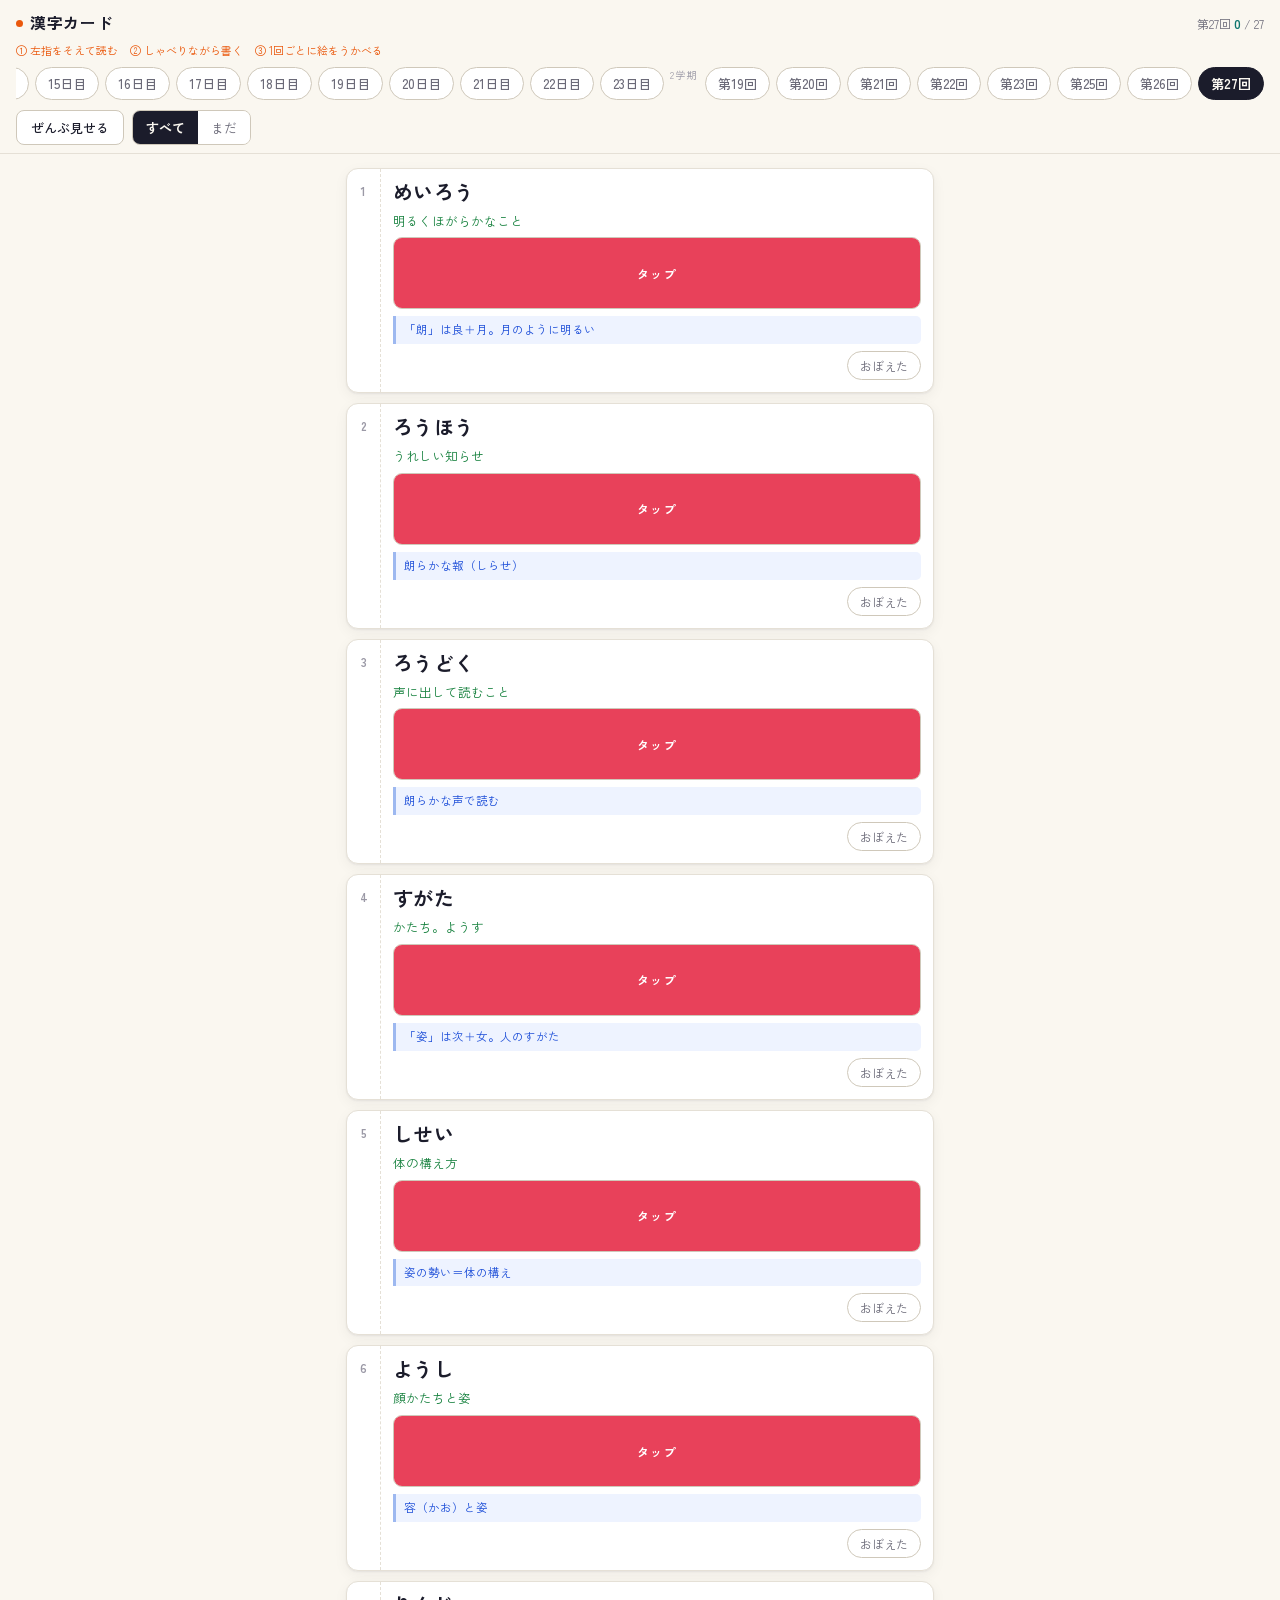
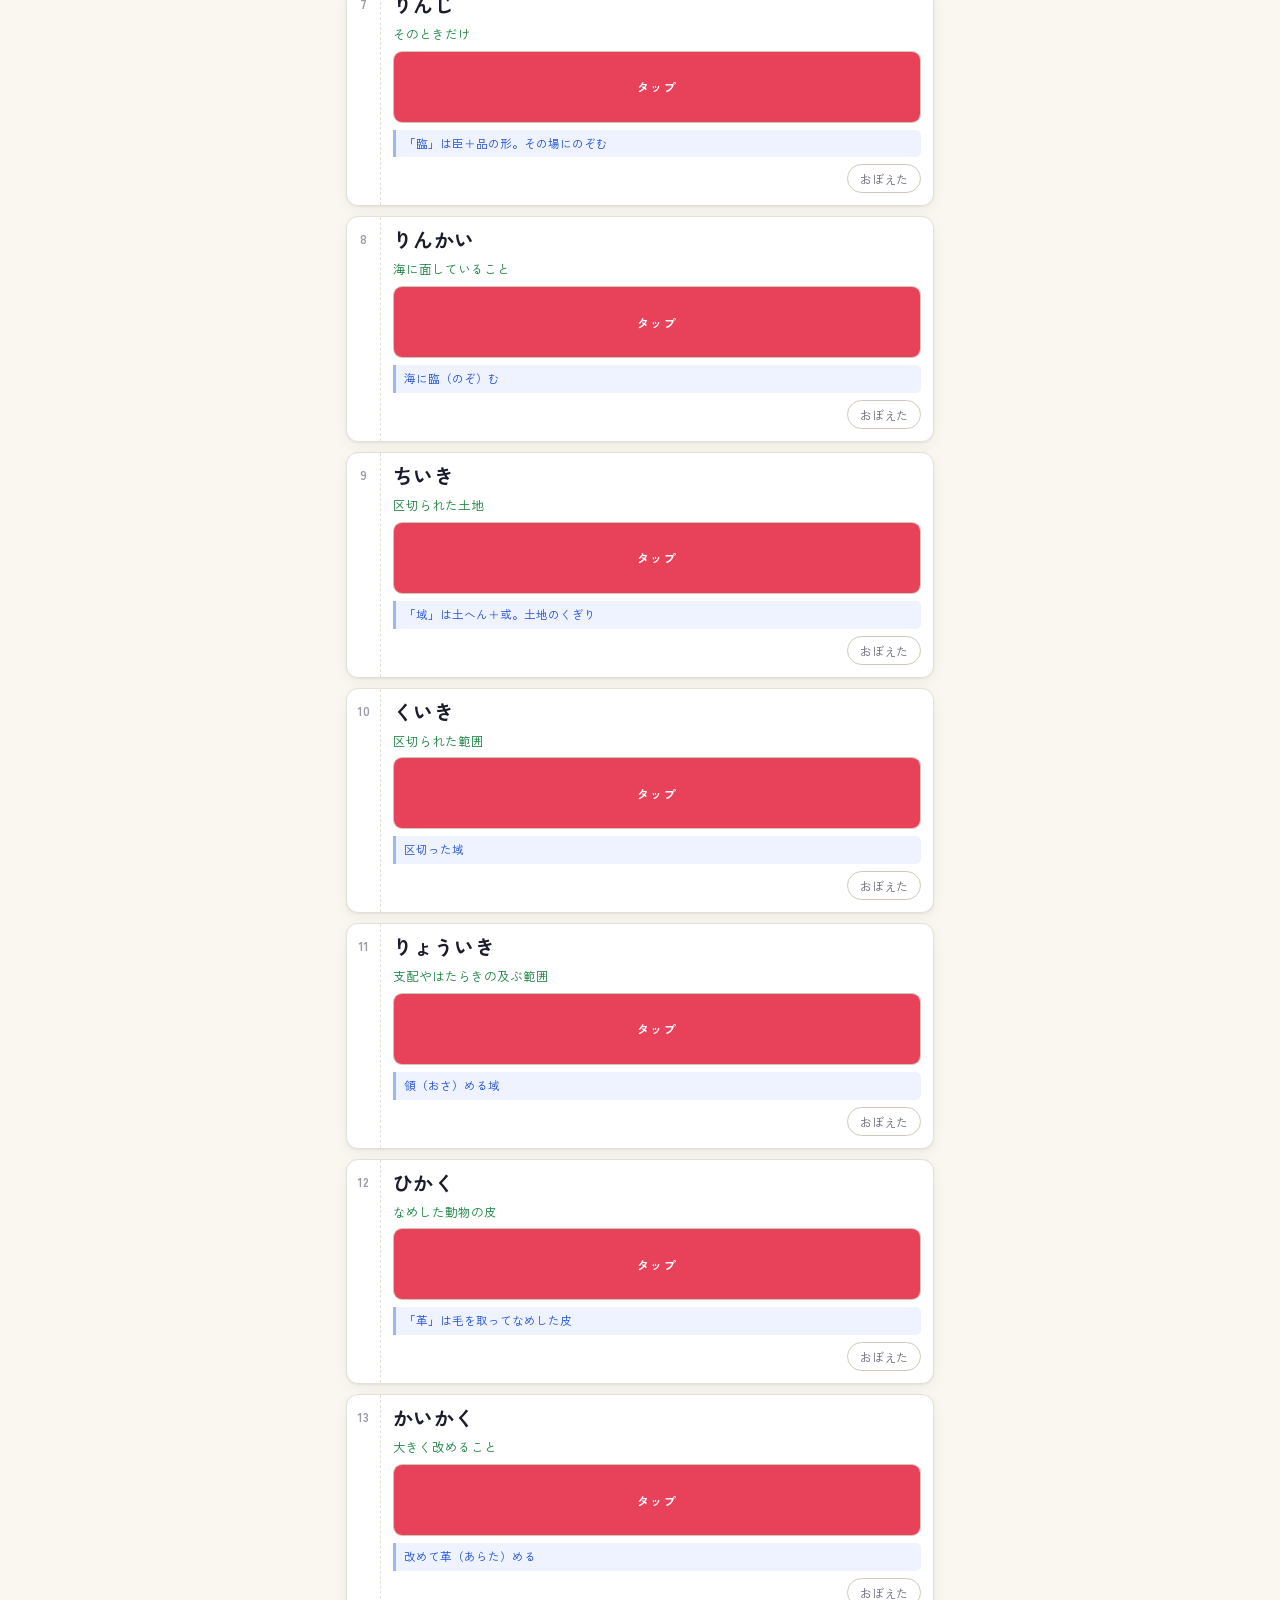
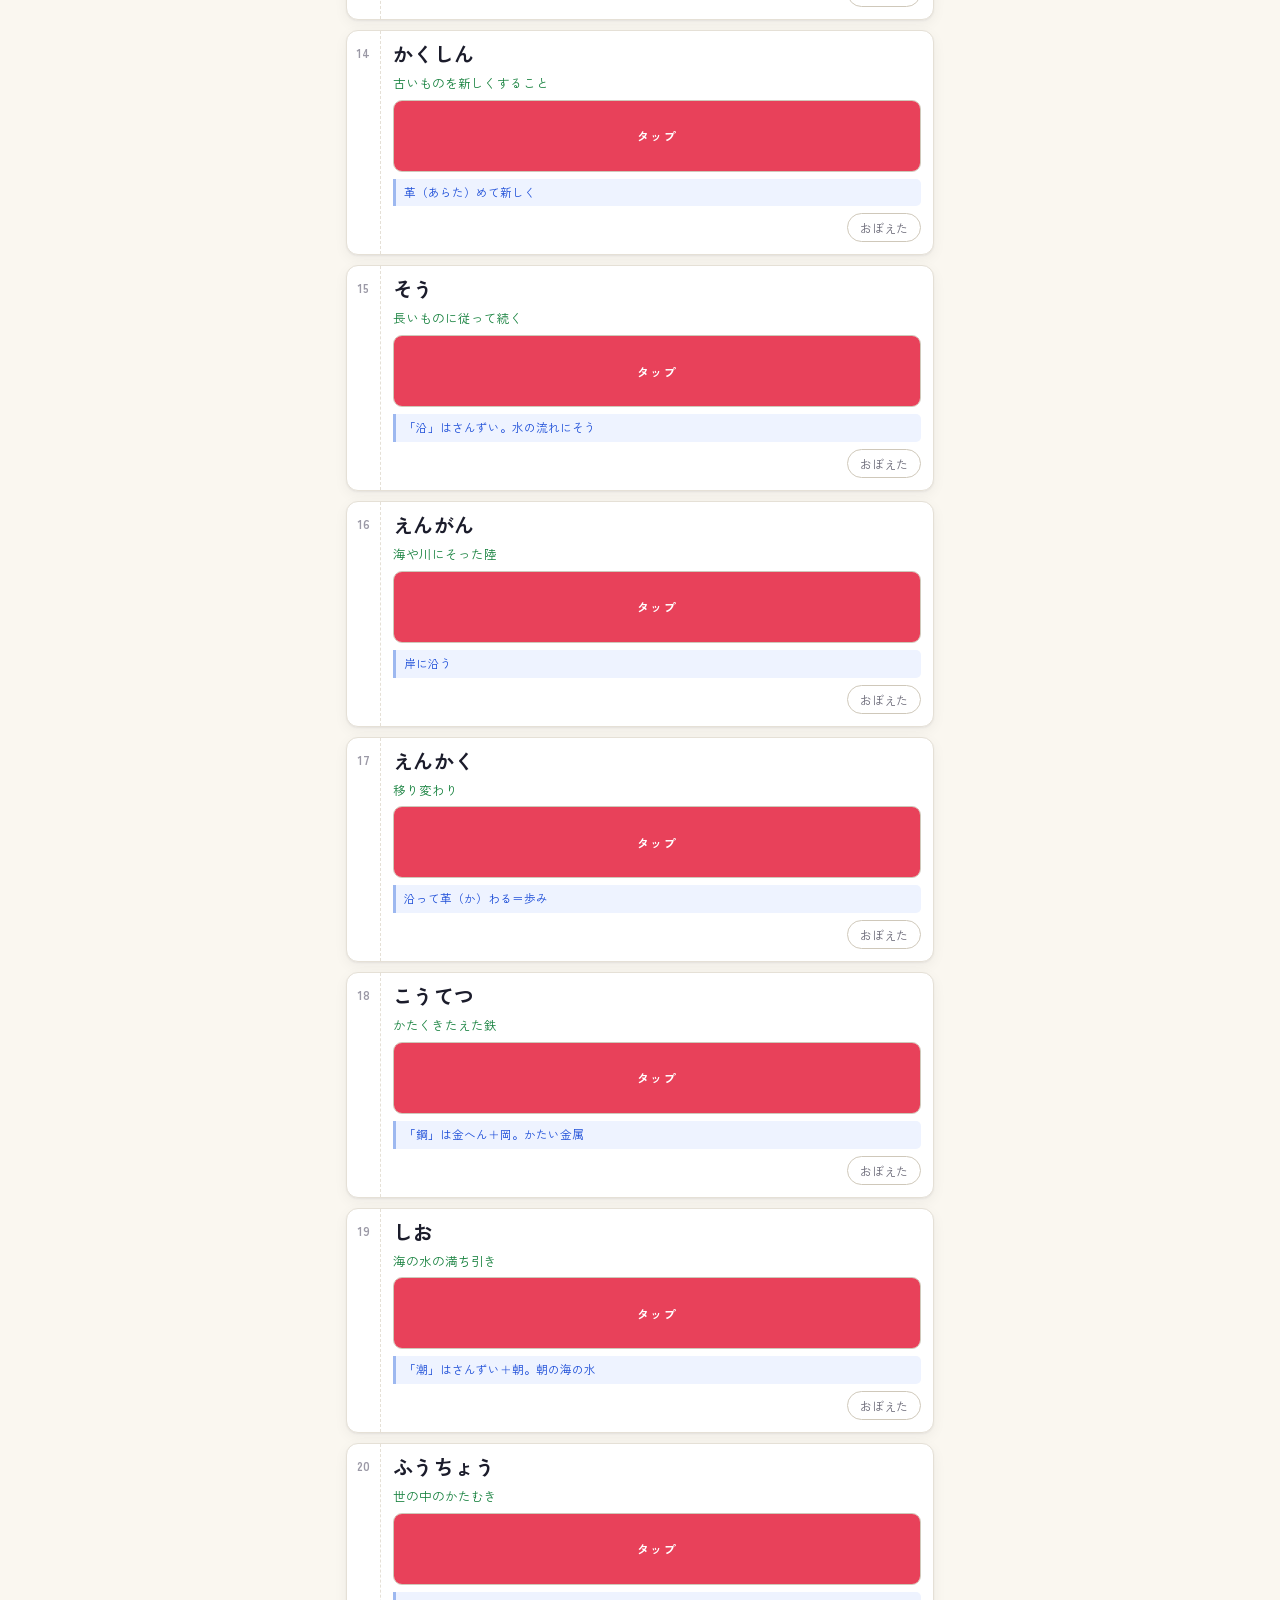
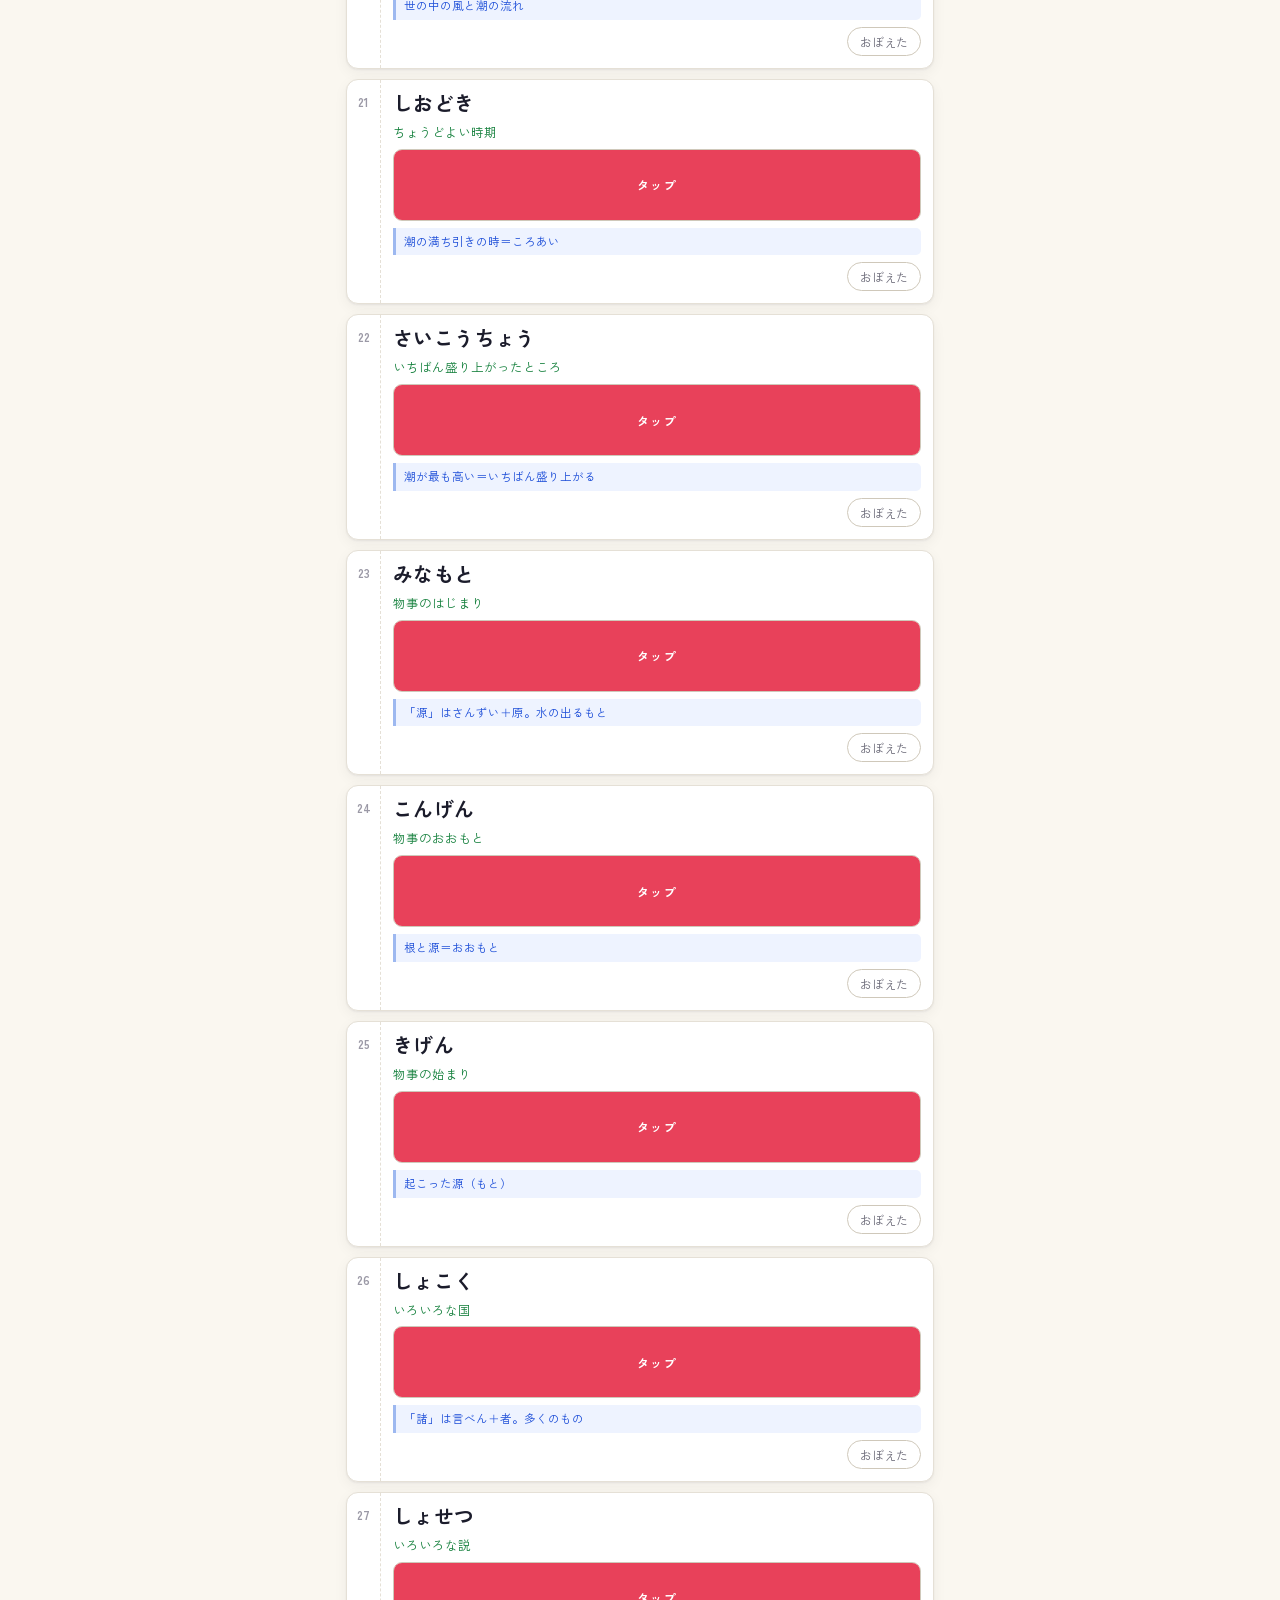
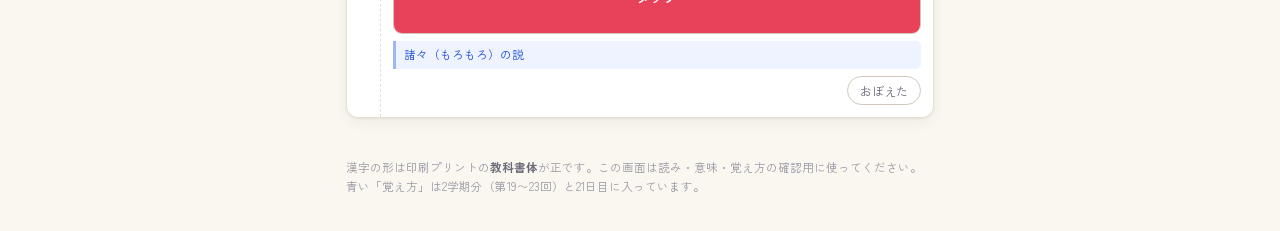
==== commit 24655f00: "Add 第25-27回 to kanji cards Co-Authored-By: Claude Opus 5.5 <noreply@anthropic.com>" ====
--- a/kanji-card.html
+++ b/kanji-card.html
@@ -228,7 +228,7 @@
 </p>
 
 <script>
-const SETS = [{"id":"d4","term":"1学期","label":"4日目","words":[{"k":"飼育","y":"しいく","i":"動物を飼い育てること","o":""},{"k":"複数","y":"ふくすう","i":"二つ以上の数","o":""},{"k":"性質","y":"せいしつ","i":"そのものが持つ特徴","o":""},{"k":"余計","y":"よけい","i":"必要以上でむだなこと","o":""},{"k":"適格","y":"てきかく","i":"資格や条件にかなうこと","o":""},{"k":"習慣","y":"しゅうかん","i":"くり返して身についた行い","o":""},{"k":"得る","y":"える","i":"手に入れること","o":""},{"k":"混ぜる","y":"まぜる","i":"一つに合わせること","o":""},{"k":"似る","y":"にる","i":"同じように見えること","o":""},{"k":"快く","y":"こころよく","i":"気持ちよく。喜んで","o":""},{"k":"囲む","y":"かこむ","i":"まわりを取り巻く","o":""},{"k":"校舎","y":"こうしゃ","i":"学校の建物","o":""},{"k":"能力","y":"のうりょく","i":"物事を成しとげる力","o":""},{"k":"賞金","y":"しょうきん","i":"ほうびのお金","o":""},{"k":"責める","y":"せめる","i":"相手の悪い点をとがめる","o":""},{"k":"加入","y":"かにゅう","i":"仲間や団体に入ること","o":""},{"k":"結局","y":"けっきょく","i":"最終的に。とどのつまり","o":""},{"k":"失望","y":"しつぼう","i":"望みを失いがっかりすること","o":""},{"k":"帰省","y":"きせい","i":"故郷の家に帰ること","o":""},{"k":"海水浴","y":"かいすいよく","i":"海に入って泳ぎ遊ぶこと","o":""}]},{"id":"d5","term":"1学期","label":"5日目","words":[{"k":"破産","y":"はさん","i":"財産を全て失うこと","o":""},{"k":"刊行","y":"かんこう","i":"本などを世に出すこと","o":""},{"k":"回復","y":"かいふく","i":"元の良い状態にもどること","o":""},{"k":"往来","y":"おうらい","i":"行き来すること。道","o":""},{"k":"勢力","y":"せいりょく","i":"他をおさえる力","o":""},{"k":"墓","y":"はか","i":"死んだ人をほうむる所","o":""},{"k":"妻","y":"つま","i":"結婚した相手の女性","o":""},{"k":"消費","y":"しょうひ","i":"使ってなくすこと","o":""},{"k":"険しい","y":"けわしい","i":"傾きが急で危ないさま","o":""},{"k":"告げる","y":"つげる","i":"知らせること","o":""},{"k":"航海","y":"こうかい","i":"船で海をわたること","o":""},{"k":"点検","y":"てんけん","i":"一つずつ調べること","o":""},{"k":"職業","y":"しょくぎょう","i":"生活のためにつく仕事","o":""},{"k":"確かめる","y":"たしかめる","i":"本当かどうか調べる","o":""},{"k":"許す","y":"ゆるす","i":"とがめないで認める","o":""},{"k":"愛用","y":"あいよう","i":"気に入って使い続ける","o":""},{"k":"結束","y":"けっそく","i":"一つにまとまること","o":""},{"k":"無惨","y":"むざん","i":"見ていられないほど痛ましい","o":""},{"k":"積極的","y":"せっきょくてき","i":"進んで物事に取り組むさま","o":""},{"k":"治水","y":"ちすい","i":"水害を防ぐため川を治めること","o":""}]},{"id":"d6","term":"1学期","label":"6日目","words":[{"k":"主眼","y":"しゅがん","i":"一番大事なところ","o":""},{"k":"余地","y":"よち","i":"あまっている場所や余裕","o":""},{"k":"書類","y":"しょるい","i":"必要なことを書いた紙","o":""},{"k":"血管","y":"けっかん","i":"血が流れる管","o":""},{"k":"基準","y":"きじゅん","i":"比べるもとになる目安","o":""},{"k":"条文","y":"じょうぶん","i":"法律などの条を記した文","o":""},{"k":"旧家","y":"きゅうか","i":"古くから続く家がら","o":""},{"k":"再び","y":"ふたたび","i":"もう一度","o":""},{"k":"快方","y":"かいほう","i":"病気がよくなること","o":""},{"k":"元祖","y":"がんそ","i":"物事を最初に始めた人","o":""},{"k":"各種","y":"かくしゅ","i":"いろいろな種類","o":""},{"k":"利益","y":"りえき","i":"もうけ。ためになること","o":""},{"k":"脈","y":"みゃく","i":"血が打つ動き","o":""},{"k":"断る","y":"ことわる","i":"相手の求めを受けないと言う","o":""},{"k":"理性","y":"りせい","i":"物事を筋道立てて考える力","o":""},{"k":"関節","y":"かんせつ","i":"骨と骨のつなぎ目","o":""},{"k":"車輪","y":"しゃりん","i":"車を回す輪","o":""},{"k":"評価","y":"ひょうか","i":"よしあしを見定めること","o":""},{"k":"語句","y":"ごく","i":"言葉や文の一部分","o":""},{"k":"支える","y":"ささえる","i":"倒れないよう受け止める","o":""}]},{"id":"d7","term":"1学期","label":"7日目","words":[{"k":"税金","y":"ぜいきん","i":"国などに納めるお金","o":""},{"k":"運河","y":"うんが","i":"船を通すため掘った水路","o":""},{"k":"版画","y":"はんが","i":"版にほって刷る絵","o":""},{"k":"事件","y":"じけん","i":"世間をさわがす出来事","o":""},{"k":"原因","y":"げんいん","i":"物事が起こるもと","o":""},{"k":"演説","y":"えんぜつ","i":"大勢の前で意見を述べること","o":""},{"k":"集団","y":"しゅうだん","i":"集まった仲間の群れ","o":""},{"k":"経る","y":"へる","i":"時間や場所を通り過ぎる","o":""},{"k":"限る","y":"かぎる","i":"範囲を決める","o":""},{"k":"寄る","y":"よる","i":"近づく。立ち寄る","o":""},{"k":"予報","y":"よほう","i":"前もって知らせること","o":""},{"k":"編成","y":"へんせい","i":"組み立ててまとめること","o":""},{"k":"読破","y":"どくは","i":"最後まで読み通すこと","o":""},{"k":"圧勝","y":"あっしょう","i":"大差で勝つこと","o":""},{"k":"留守","y":"るす","i":"家にだれもいないこと","o":""},{"k":"飛来","y":"ひらい","i":"飛んで来ること","o":""},{"k":"博愛","y":"はくあい","i":"広くみなを愛すること","o":""},{"k":"必読","y":"ひつどく","i":"必ず読むべきこと","o":""},{"k":"未完成","y":"みかんせい","i":"まだ出来上がっていないこと","o":""},{"k":"的中","y":"てきちゅう","i":"ねらい通り当たること","o":""}]},{"id":"d8","term":"1学期","label":"8日目","words":[{"k":"価格","y":"かかく","i":"物のねだん","o":""},{"k":"講和","y":"こうわ","i":"戦いをやめ仲直りすること","o":""},{"k":"感謝","y":"かんしゃ","i":"ありがたく思うこと","o":""},{"k":"因果","y":"いんが","i":"原因と結果のつながり","o":""},{"k":"粉","y":"こな","i":"細かくくだけたもの","o":""},{"k":"額","y":"ひたい","i":"顔のまゆの上の部分","o":""},{"k":"罪","y":"つみ","i":"してはいけない悪い行い","o":""},{"k":"喜ぶ","y":"よろこぶ","i":"うれしく思う","o":""},{"k":"営む","y":"いとなむ","i":"仕事などを行う","o":""},{"k":"告白","y":"こくはく","i":"隠さず打ち明けること","o":""},{"k":"余力","y":"よりょく","i":"まだ残っている力","o":""},{"k":"素質","y":"そしつ","i":"生まれつきの才能","o":""},{"k":"複写","y":"ふくしゃ","i":"同じものを写し取ること","o":""},{"k":"連綿","y":"れんめん","i":"長く続いて絶えないさま","o":""},{"k":"付録","y":"ふろく","i":"本などに添える物","o":""},{"k":"伝票","y":"でんぴょう","i":"お金や品を記す紙","o":""},{"k":"発散","y":"はっさん","i":"外へ出して散らすこと","o":""},{"k":"固有","y":"こゆう","i":"そのものだけが持つこと","o":""},{"k":"付加","y":"ふか","i":"あとから付け加えること","o":""}]},{"id":"d9","term":"1学期","label":"9日目","words":[{"k":"事故","y":"じこ","i":"思いがけない悪い出来事","o":""},{"k":"判別","y":"はんべつ","i":"見分けること","o":""},{"k":"総合","y":"そうごう","i":"全部を一つにまとめること","o":""},{"k":"犯人","y":"はんにん","i":"罪をおかした人","o":""},{"k":"手術","y":"しゅじゅつ","i":"体を切り開いて治す治療","o":""},{"k":"備える","y":"そなえる","i":"前もって用意する","o":""},{"k":"構える","y":"かまえる","i":"身がまえや店を持つ","o":""},{"k":"増す","y":"ます","i":"多くなる。増える","o":""},{"k":"測る","y":"はかる","i":"長さや量を調べる","o":""},{"k":"格差","y":"かくさ","i":"へだたりや差","o":""},{"k":"幹線","y":"かんせん","i":"主要な道や線路","o":""},{"k":"復習","y":"ふくしゅう","i":"習ったことを学び直すこと","o":""},{"k":"損失","y":"そんしつ","i":"損をして失うこと","o":""},{"k":"暴風雨","y":"ぼうふうう","i":"激しい風と雨","o":""},{"k":"借家","y":"しゃくや","i":"借りて住む家","o":""},{"k":"祝辞","y":"しゅくじ","i":"お祝いの言葉","o":""},{"k":"式典","y":"しきてん","i":"あらたまった儀式","o":""},{"k":"調印","y":"ちょういん","i":"書類に署名して認めること","o":""},{"k":"刷新","y":"さっしん","i":"古いものを新しくすること","o":""}]},{"id":"d10","term":"1学期","label":"10日目","words":[{"k":"応答","y":"おうとう","i":"呼びかけに答えること","o":""},{"k":"順序","y":"じゅんじょ","i":"物事の順番","o":""},{"k":"接続","y":"せつぞく","i":"つなぎ合わせること","o":""},{"k":"禁止","y":"きんし","i":"してはいけないと止めること","o":""},{"k":"型","y":"かた","i":"物の形を決めるもとの形","o":""},{"k":"造る","y":"つくる","i":"大きなものをこしらえる","o":""},{"k":"築く","y":"きずく","i":"積み上げてつくる","o":""},{"k":"比べる","y":"くらべる","i":"違いを見て確かめる","o":""},{"k":"減る","y":"へる","i":"数や量が少なくなる","o":""},{"k":"設ける","y":"もうける","i":"こしらえて用意する","o":""},{"k":"運勢","y":"うんせい","i":"めぐりあわせの運","o":""},{"k":"銅像","y":"どうぞう","i":"銅で作った像","o":""},{"k":"感情","y":"かんじょう","i":"うれしい悲しいなど心の動き","o":""},{"k":"素養","y":"そよう","i":"身についた学びや技能","o":""},{"k":"習慣","y":"しゅうかん","i":"くり返して身についた行い","o":""},{"k":"品種","y":"ひんしゅ","i":"作物や動物の種類","o":""},{"k":"機関","y":"きかん","i":"力を生み出す仕組み","o":""},{"k":"安静","y":"あんせい","i":"静かに休ませること","o":""},{"k":"兵法","y":"へいほう","i":"戦いのやり方や作戦","o":""},{"k":"部隊","y":"ぶたい","i":"まとまった兵の集まり","o":""}]},{"id":"d11","term":"1学期","label":"11日目","words":[{"k":"構造","y":"こうぞう","i":"組み立てのしくみ","o":""},{"k":"準備","y":"じゅんび","i":"前もって用意すること","o":""},{"k":"内容","y":"ないよう","i":"中身","o":""},{"k":"質問","y":"しつもん","i":"わからない事を問うこと","o":""},{"k":"最適","y":"さいてき","i":"最も適していること","o":""},{"k":"復元","y":"ふくげん","i":"元の形にもどすこと","o":""},{"k":"情熱","y":"じょうねつ","i":"燃えるような強い思い","o":""},{"k":"大勢","y":"おおぜい","i":"たくさんの人","o":""},{"k":"復旧","y":"ふっきゅう","i":"壊れた状態を元にもどすこと","o":""},{"k":"運営","y":"うんえい","i":"組織などを動かすこと","o":""},{"k":"氷河","y":"ひょうが","i":"長い年月で固まった氷の流れ","o":""},{"k":"面接","y":"めんせつ","i":"直接会って問答する試験","o":""},{"k":"喜色","y":"きしょく","i":"うれしそうな顔つき","o":""},{"k":"水準","y":"すいじゅん","i":"物事の程度の目安","o":""},{"k":"増税","y":"ぞうぜい","i":"税を高くすること","o":""},{"k":"冷害","y":"れいがい","i":"低温で作物が受ける被害","o":""},{"k":"無事","y":"ぶじ","i":"何事もないこと","o":""},{"k":"勝敗","y":"しょうはい","i":"勝ちと負け","o":""},{"k":"法令","y":"ほうれい","i":"法律や決まり","o":""},{"k":"連結","y":"れんけつ","i":"つなぎ合わせること","o":""}]},{"id":"d12","term":"1学期","label":"12日目","words":[{"k":"増加","y":"ぞうか","i":"数や量がふえること","o":""},{"k":"粉薬","y":"こなぐすり","i":"粉の状態の薬","o":""},{"k":"勝因","y":"しょういん","i":"勝った理由","o":""},{"k":"往生","y":"おうじょう","i":"困り果てること","o":""},{"k":"幹事","y":"かんじ","i":"世話役をする人","o":""},{"k":"設置","y":"せっち","i":"備え付けること","o":""},{"k":"招集","y":"しょうしゅう","i":"人を呼び集めること","o":""},{"k":"燃料","y":"ねんりょう","i":"燃やして力を得るもの","o":""},{"k":"名句","y":"めいく","i":"すぐれた文句や俳句","o":""},{"k":"重圧","y":"じゅうあつ","i":"重くのしかかる圧力","o":""},{"k":"相応","y":"そうおう","i":"つり合いが取れること","o":""},{"k":"経費","y":"けいひ","i":"物事にかかる費用","o":""},{"k":"犯行","y":"はんこう","i":"罪となる行い","o":""},{"k":"禁酒","y":"きんしゅ","i":"酒を飲むのをやめること","o":""},{"k":"制限","y":"せいげん","i":"限りを設けること","o":""},{"k":"改札口","y":"かいさつぐち","i":"駅の切符を調べる出入口","o":""},{"k":"最良","y":"さいりょう","i":"いちばんよいこと","o":""},{"k":"粉末","y":"ふんまつ","i":"こなの状態","o":""},{"k":"遊牧","y":"ゆうぼく","i":"家畜を連れ移り住む暮らし","o":""},{"k":"松竹梅","y":"しょうちくばい","i":"めでたいものの三つの組","o":""}]},{"id":"d13","term":"1学期","label":"13日目","words":[{"k":"悲喜","y":"ひき","i":"悲しみと喜び","o":""},{"k":"守衛","y":"しゅえい","i":"建物を見張る役","o":""},{"k":"残額","y":"ざんがく","i":"残っている金額","o":""},{"k":"団結","y":"だんけつ","i":"心を合わせまとまること","o":""},{"k":"飼料","y":"しりょう","i":"家畜のえさ","o":""},{"k":"独特","y":"どくとく","i":"そのものだけの特徴","o":""},{"k":"妻子","y":"さいし","i":"妻と子","o":""},{"k":"要素","y":"ようそ","i":"物事を作るもとの部分","o":""},{"k":"再生","y":"さいせい","i":"よみがえること","o":""},{"k":"寄港","y":"きこう","i":"船が港に立ち寄ること","o":""},{"k":"判断","y":"はんだん","i":"見きわめて決めること","o":""},{"k":"制服","y":"せいふく","i":"定められた服","o":""},{"k":"因習","y":"いんしゅう","i":"古くからのならわし","o":""},{"k":"条件","y":"じょうけん","i":"物事に必要な決まり","o":""},{"k":"支出","y":"ししゅつ","i":"お金を払い出すこと","o":""},{"k":"願望","y":"がんぼう","i":"こうありたいと願うこと","o":""},{"k":"参考","y":"さんこう","i":"考えの助けにすること","o":""},{"k":"兆候","y":"ちょうこう","i":"物事が起こる前ぶれ","o":""},{"k":"包帯","y":"ほうたい","i":"傷口に巻く布","o":""},{"k":"菜食","y":"さいしょく","i":"野菜中心の食事","o":""}]},{"id":"d14","term":"1学期","label":"14日目","words":[{"k":"低迷","y":"ていめい","i":"低い所をさまよい振るわないこと","o":""},{"k":"故意","y":"こい","i":"わざとすること","o":""},{"k":"節減","y":"せつげん","i":"むだを省いて減らすこと","o":""},{"k":"判決","y":"はんけつ","i":"裁判で下される決定","o":""},{"k":"改築","y":"かいちく","i":"建物を建て直すこと","o":""},{"k":"険悪","y":"けんあく","i":"今にも争いそうな様子","o":""},{"k":"経営","y":"けいえい","i":"事業を営み動かすこと","o":""},{"k":"品評","y":"ひんぴょう","i":"品物のよしあしを論じること","o":""},{"k":"設置","y":"せっち","i":"備え付けること","o":""},{"k":"対比","y":"たいひ","i":"くらべ合わせること","o":""},{"k":"好評","y":"こうひょう","i":"よい評判","o":""},{"k":"信条","y":"しんじょう","i":"固く信じて守る事がら","o":""},{"k":"木造","y":"もくぞう","i":"木で造ってあること","o":""},{"k":"備品","y":"びひん","i":"備え付けの道具","o":""},{"k":"謝絶","y":"しゃぜつ","i":"断ること","o":""},{"k":"一望","y":"いちぼう","i":"ひと目で見わたすこと","o":""},{"k":"競争","y":"きょうそう","i":"勝ち負けを争うこと","o":""},{"k":"転機","y":"てんき","i":"変わり目となる時","o":""},{"k":"満面","y":"まんめん","i":"顔いっぱい","o":""},{"k":"不気味","y":"ぶきみ","i":"何となく気味が悪いこと","o":""}]},{"id":"d15","term":"1学期","label":"15日目","words":[{"k":"快速","y":"かいそく","i":"気持ちよいほど速いこと","o":""},{"k":"同居","y":"どうきょ","i":"一緒に住むこと","o":""},{"k":"採用","y":"さいよう","i":"選んで取り入れること","o":""},{"k":"酸味","y":"さんみ","i":"すっぱい味","o":""},{"k":"風格","y":"ふうかく","i":"そなわった品や貫禄","o":""},{"k":"出費","y":"しゅっぴ","i":"お金を払い出すこと","o":""},{"k":"講習","y":"こうしゅう","i":"集まって学び習うこと","o":""},{"k":"慣例","y":"かんれい","i":"昔から続くならわし","o":""},{"k":"液状","y":"えきじょう","i":"液体の状態","o":""},{"k":"夕刊","y":"ゆうかん","i":"夕方に配る新聞","o":""},{"k":"総理","y":"そうり","i":"国の政治を束ねる長","o":""},{"k":"予測","y":"よそく","i":"前もって見当をつけること","o":""},{"k":"構図","y":"こうず","i":"絵などの配置の組み立て","o":""},{"k":"加減","y":"かげん","i":"程度の具合。調節","o":""},{"k":"新築","y":"しんちく","i":"新しく建てること","o":""},{"k":"時差","y":"じさ","i":"地域による時刻の差","o":""},{"k":"分別","y":"ぶんべつ","i":"種類ごとに分けること","o":""},{"k":"相続","y":"そうぞく","i":"財産などを受けつぐこと","o":""},{"k":"産地","y":"さんち","i":"物が作られる土地","o":""},{"k":"利害","y":"りがい","i":"得と損","o":""}]},{"id":"d16","term":"1学期","label":"16日目","words":[{"k":"救う","y":"すくう","i":"危険な状態から助け出す","o":""},{"k":"夫妻","y":"ふさい","i":"夫と妻。二人そろった呼び方","o":""},{"k":"素行","y":"そこう","i":"ふだんの行い","o":""},{"k":"知識","y":"ちしき","i":"知って身についていること","o":""},{"k":"移動","y":"いどう","i":"場所をうつること","o":""},{"k":"編集","y":"へんしゅう","i":"材料を集め本や番組にまとめる","o":""},{"k":"広告","y":"こうこく","i":"世間に広く知らせること","o":""},{"k":"円周率","y":"えんしゅうりつ","i":"円周の直径に対する割合（約3.14）","o":""},{"k":"綿毛","y":"わたげ","i":"綿のようにやわらかい毛","o":""},{"k":"張る","y":"はる","i":"一面に広げる。ぴんとのばす","o":""},{"k":"述語","y":"じゅつご","i":"「どうする・どんなだ」を表す部分","o":""},{"k":"毛織物","y":"もうおりもの","i":"毛糸で織った布","o":""},{"k":"賞讃","y":"しょうさん","i":"ほめたたえること","o":""},{"k":"条例","y":"じょうれい","i":"地方公共団体が定める決まり","o":""},{"k":"件数","y":"けんすう","i":"物事のかず","o":""},{"k":"付属","y":"ふぞく","i":"主となる物にくっついていること","o":""},{"k":"移行","y":"いこう","i":"別の状態へうつっていくこと","o":""},{"k":"検挙","y":"けんきょ","i":"警察が犯人を取り調べること","o":""},{"k":"考査","y":"こうさ","i":"学力などを調べる試験","o":""},{"k":"指導","y":"しどう","i":"教えみちびくこと","o":""}]},{"id":"d17","term":"1学期","label":"17日目","words":[{"k":"賛美","y":"さんび","i":"ほめたたえること","o":""},{"k":"提出","y":"ていしゅつ","i":"書類などを出すこと","o":""},{"k":"検査","y":"けんさ","i":"悪い所がないか調べること","o":""},{"k":"接近","y":"せっきん","i":"近づくこと","o":""},{"k":"演習","y":"えんしゅう","i":"練習のためのけいこ","o":""},{"k":"留学","y":"りゅうがく","i":"よその国で学ぶこと","o":""},{"k":"損害","y":"そんがい","i":"損をすること。被害","o":""},{"k":"暴力","y":"ぼうりょく","i":"乱暴な力ずくの行い","o":""},{"k":"織る","y":"おる","i":"糸を組み合わせて布を作る","o":""},{"k":"導く","y":"みちびく","i":"教えてよい方へ案内する","o":""},{"k":"清算","y":"せいさん","i":"貸し借りをきれいに片づける","o":""},{"k":"絶交","y":"ぜっこう","i":"つき合いをやめること","o":""},{"k":"特許","y":"とっきょ","i":"発明を独占できる権利","o":""},{"k":"打破","y":"だは","i":"打ち破ること。乗りこえる","o":""},{"k":"公演","y":"こうえん","i":"大勢の前で演じること","o":""},{"k":"過程","y":"かてい","i":"物事が進む道すじ","o":""},{"k":"修正","y":"しゅうせい","i":"まちがいを直すこと","o":""},{"k":"分布","y":"ぶんぷ","i":"あちこちに広がっていること","o":""},{"k":"前提","y":"ぜんてい","i":"もとになる条件","o":""},{"k":"指示","y":"しじ","i":"こうしろと指図すること","o":""}]},{"id":"d18","term":"1学期","label":"18日目","words":[{"k":"反応","y":"はんのう","i":"働きかけに応じて起こる変化","o":""},{"k":"制作","y":"せいさく","i":"作品などを作ること","o":""},{"k":"医師","y":"いし","i":"病気を治す医者","o":""},{"k":"経験","y":"けいけん","i":"実際に見聞きし行うこと","o":""},{"k":"観測","y":"かんそく","i":"自然の様子を観察し測ること","o":""},{"k":"解説","y":"かいせつ","i":"わかりやすく説明すること","o":""},{"k":"態度","y":"たいど","i":"物事に向かう構えや様子","o":""},{"k":"任命","y":"にんめい","i":"役目を言いつけ任せること","o":""},{"k":"謝罪","y":"しゃざい","i":"あやまること","o":""},{"k":"厚い","y":"あつい","i":"厚みがある。手厚い","o":""},{"k":"講演","y":"こうえん","i":"大勢の前で話をすること","o":""},{"k":"適応","y":"てきおう","i":"環境によく合うこと","o":""},{"k":"能率","y":"のうりつ","i":"仕事のはかどり具合","o":""},{"k":"任期","y":"にんき","i":"役目を務める決まった期間","o":""},{"k":"生態","y":"せいたい","i":"生き物の暮らしぶり","o":""},{"k":"基金","y":"ききん","i":"ある目的のために積む資金","o":""},{"k":"画像","y":"がぞう","i":"画面に映る絵や写真","o":""},{"k":"救急車","y":"きゅうきゅうしゃ","i":"急病人を運ぶ車","o":""},{"k":"法則","y":"ほうそく","i":"いつも成り立つ決まり","o":""},{"k":"救う","y":"すくう","i":"危険な状態から助け出す","o":""}]},{"id":"d19","term":"1学期","label":"19日目","words":[{"k":"支持","y":"しじ","i":"賛成して後押しすること","o":""},{"k":"改造","y":"かいぞう","i":"作り直して変えること","o":""},{"k":"非行","y":"ひこう","i":"よくない行い","o":""},{"k":"規則","y":"きそく","i":"守るべき決まり","o":""},{"k":"解禁","y":"かいきん","i":"禁止をとくこと","o":""},{"k":"決断","y":"けつだん","i":"きっぱり決めること","o":""},{"k":"正義","y":"せいぎ","i":"人として正しい道","o":""},{"k":"条約","y":"じょうやく","i":"国どうしの約束","o":""},{"k":"務める","y":"つとめる","i":"役目を引き受け行う","o":""},{"k":"豊か","y":"ゆたか","i":"満ち足りて豊富なこと","o":""},{"k":"総額","y":"そうがく","i":"全部を合わせた金額","o":""},{"k":"完備","y":"かんび","i":"すっかり備わっていること","o":""},{"k":"自責","y":"じせき","i":"自分を責めること","o":""},{"k":"非売品","y":"ひばいひん","i":"売り物でない品","o":""},{"k":"定期","y":"ていき","i":"一定の期間や時期","o":""},{"k":"常識","y":"じょうしき","i":"だれもが知る当たり前のこと","o":""},{"k":"出張","y":"しゅっちょう","i":"仕事で他所へ出向くこと","o":""},{"k":"白状","y":"はくじょう","i":"隠し事を打ち明けること","o":""},{"k":"航行","y":"こうこう","i":"船や飛行機が進むこと","o":""},{"k":"事務","y":"じむ","i":"役所や会社の机の仕事","o":""}]},{"id":"d20","term":"1学期","label":"20日目","words":[{"k":"検定","y":"けんてい","i":"力や品質を調べ認めること","o":""},{"k":"出版","y":"しゅっぱん","i":"本などを世に出すこと","o":""},{"k":"総意","y":"そうい","i":"全員の一致した考え","o":""},{"k":"脈","y":"みゃく","i":"血が打つ動き","o":""},{"k":"記述","y":"きじゅつ","i":"書き記すこと","o":""},{"k":"真価","y":"しんか","i":"本当のねうち","o":""},{"k":"像","y":"ぞう","i":"かたどった姿の形","o":""},{"k":"型紙","y":"かたがみ","i":"形を写し取る紙","o":""},{"k":"修める","y":"おさめる","i":"学んで身につける","o":""},{"k":"示す","y":"しめす","i":"はっきり見せて表す","o":""},{"k":"建設","y":"けんせつ","i":"建物などをつくること","o":""},{"k":"造作","y":"ぞうさく","i":"手間。家の内部の作り","o":""},{"k":"師事","y":"しじ","i":"先生について教わること","o":""},{"k":"解放","y":"かいほう","i":"とき放って自由にすること","o":""},{"k":"念仏","y":"ねんぶつ","i":"仏の名を唱えること","o":""},{"k":"面識","y":"めんしき","i":"顔を知っていること","o":""},{"k":"可能","y":"かのう","i":"できること","o":""},{"k":"義足","y":"ぎそく","i":"失った足の代わりの人工の足","o":""},{"k":"的確","y":"てきかく","i":"的をはずさず正確なこと","o":""},{"k":"能動","y":"のうどう","i":"自分から進んで働きかけること","o":""}]},{"id":"d21","term":"1学期","label":"21日目","words":[{"k":"燃費","y":"ねんぴ","i":"燃料あたり走れる距離","o":"火＋然で「燃」。火を使うのにかかる費（ひよう）"},{"k":"事件","y":"じけん","i":"世間をさわがす出来事","o":"「件」は人べん＋牛。人と牛が出てくる出来事"},{"k":"故意","y":"こい","i":"わざとすること","o":"「故」は古＋のぶん。古くからの意（こころ）＝わざと"},{"k":"内容","y":"ないよう","i":"中身","o":"「容」のウかんむりは家。うつわの中に入っている物"},{"k":"山脈","y":"さんみゃく","i":"連なった山々","o":"「脈」の月はにくづき＝体。山を体に見立てた血管"},{"k":"品評","y":"ひんぴょう","i":"品物のよしあしを論じること","o":"「品」は口が三つ＝品物が並ぶ。「評」は言でよしあしを言う"},{"k":"往生","y":"おうじょう","i":"困り果てること","o":"「往」はぎょうにんべん＝行く。行ったきり動けず困る"},{"k":"回復","y":"かいふく","i":"元の良い状態にもどること","o":"「復」もぎょうにんべん。ぐるっと回って元の道へ戻る"},{"k":"手術","y":"しゅじゅつ","i":"体を切り開いて治す治療","o":"「術」のぎょうがまえは道。体を治す道すじ＝わざ"},{"k":"混ぜる","y":"まぜる","i":"一つに合わせること","o":"さんずい＋昆。水の中でごちゃっと混ざる"},{"k":"公演","y":"こうえん","i":"大勢の前で演じること","o":"「演」はさんずい。公＝おおやけの場で演じる。→講演と区別"},{"k":"生態","y":"せいたい","i":"生き物の暮らしぶり","o":"「態」は能＋心。生き物のふだんの様子"},{"k":"講演","y":"こうえん","i":"大勢の前で話をすること","o":"「講」は言べん＝しゃべる。話す方が講演。→公演と区別"},{"k":"自責","y":"じせき","i":"自分を責めること","o":"「責」の下は貝＝お金。借りを自分に問う"},{"k":"造作","y":"ぞうさく","i":"手間。家の内部の作り","o":"「造」のしんにょうは進む。手間をかけて作る"},{"k":"清算","y":"せいさん","i":"貸し借りをきれいに片づけること","o":"さんずい＝水。水で洗ってきれいに。→精算（計算）と区別"},{"k":"総理","y":"そうり","i":"国の政治を束ねる長","o":"「総」は糸へん。ばらばらの糸を全部まとめる人"},{"k":"格差","y":"かくさ","i":"へだたりや差","o":"「格」は木へん＋各。各々（おのおの）の差"},{"k":"周囲","y":"しゅうい","i":"まわり。周り","o":"「囲」はくにがまえで囲む。周＝まわり、囲＝かこい"},{"k":"校舎","y":"こうしゃ","i":"学校の建物","o":"「舎」は人が下にいる形。人がいる建物＝学校の舎"}]},{"id":"d22","term":"1学期","label":"22日目","words":[{"k":"支持","y":"しじ","i":"賛成して後押しすること","o":""},{"k":"制作","y":"せいさく","i":"作品などを作ること","o":""},{"k":"真価","y":"しんか","i":"本当のねうち","o":""},{"k":"素行","y":"そこう","i":"ふだんの行い","o":""},{"k":"妻子","y":"さいし","i":"妻と子","o":""},{"k":"広告","y":"こうこく","i":"世間に広く知らせること","o":""},{"k":"額","y":"ひたい","i":"顔のまゆの上の部分","o":""},{"k":"織る","y":"おる","i":"糸を組み合わせて布を作る","o":""},{"k":"務める","y":"つとめる","i":"役目を引き受け行う","o":""},{"k":"設ける","y":"もうける","i":"こしらえて用意する","o":""},{"k":"程度","y":"ていど","i":"物事の度合い","o":""},{"k":"複写","y":"ふくしゃ","i":"同じものを写し取ること","o":""},{"k":"金属","y":"きんぞく","i":"鉄や銅などの物質","o":""},{"k":"絶対","y":"ぜったい","i":"何があっても。比べようがないこと","o":""},{"k":"貧しい","y":"まずしい","i":"財産や物が乏しいこと","o":""},{"k":"損失","y":"そんしつ","i":"損をして失うこと","o":""},{"k":"氷河","y":"ひょうが","i":"長い年月で固まった氷の流れ","o":""},{"k":"好評","y":"こうひょう","i":"よい評判","o":""},{"k":"構図","y":"こうず","i":"絵などの配置の組み立て","o":""},{"k":"賞賛","y":"しょうさん","i":"ほめたたえること","o":""}]},{"id":"d23","term":"1学期","label":"23日目","words":[{"k":"応答","y":"おうとう","i":"呼びかけに答えること","o":""},{"k":"基準","y":"きじゅん","i":"比べるもとになる目安","o":""},{"k":"複数","y":"ふくすう","i":"二つ以上の数","o":""},{"k":"復元","y":"ふくげん","i":"元の形にもどすこと","o":""},{"k":"因果","y":"いんが","i":"原因と結果のつながり","o":""},{"k":"衛生","y":"えいせい","i":"健康を保ち清潔にすること","o":""},{"k":"慣例","y":"かんれい","i":"昔から続くならわし","o":""},{"k":"液体","y":"えきたい","i":"水のように流れるもの","o":""},{"k":"備える","y":"そなえる","i":"前もって用意する","o":""},{"k":"築く","y":"きずく","i":"積み上げてつくる","o":""},{"k":"木造","y":"もくぞう","i":"木で造ってあること","o":""},{"k":"制服","y":"せいふく","i":"定められた服","o":""},{"k":"相応","y":"そうおう","i":"つり合いが取れること","o":""},{"k":"水準","y":"すいじゅん","i":"物事の程度の目安","o":""},{"k":"習慣","y":"しゅうかん","i":"くり返して身についた行い","o":""},{"k":"告白","y":"こくはく","i":"隠さず打ち明けること","o":""},{"k":"主眼","y":"しゅがん","i":"一番大事なところ","o":""},{"k":"編成","y":"へんせい","i":"組み立ててまとめること","o":""},{"k":"確かめる","y":"たしかめる","i":"本当かどうか調べる","o":""},{"k":"責める","y":"せめる","i":"相手の悪い点をとがめる","o":""}]},{"id":"k19","term":"2学期","label":"第19回","words":[{"k":"平均","y":"へいきん","i":"ならして等しくすること","o":"「均」は土へん＋匀。土をならして平らに"},{"k":"均等","y":"きんとう","i":"どれも等しいこと","o":"均＝ならす。等しく分ける"},{"k":"均一","y":"きんいつ","i":"すべて同じであること","o":"どれも同じ一つの量にならす"},{"k":"均整","y":"きんせい","i":"つり合いが取れていること","o":"均＋整。つり合いが整っている"},{"k":"耕す","y":"たがやす","i":"田畑の土を掘り返す","o":"「耕」は耒（すき）＋井。すきで田を起こす"},{"k":"耕作","y":"こうさく","i":"田畑を耕し作物を作ること","o":"耕して作物を作る"},{"k":"農耕","y":"のうこう","i":"田畑を耕す暮らし","o":"農＝田畑。田畑を耕して生きる"},{"k":"肥える","y":"こえる","i":"太る。土地が豊かになる","o":"「肥」の月はにくづき＝体。体に肉がつく"},{"k":"肥料","y":"ひりょう","i":"作物を育てる養分","o":"土を肥えさせる料（ざいりょう）"},{"k":"肥満","y":"ひまん","i":"太りすぎていること","o":"肥えて満ちる＝太りすぎ"},{"k":"兵士","y":"へいし","i":"戦いに出る人","o":"「士」はりっぱな人・さむらい"},{"k":"博士","y":"はかせ","i":"学問に深く通じた人","o":"博＝広い。広く知る人。読みは「はかせ」"},{"k":"栄養士","y":"えいようし","i":"栄養の指導をする専門家","o":"栄養を教える士（せんもんの人）"},{"k":"効く","y":"きく","i":"ききめが出る","o":"「効」は交＋力。力がはたらく"},{"k":"効果","y":"こうか","i":"ききめ","o":"効いて出た果（けっか）"},{"k":"有効","y":"ゆうこう","i":"ききめがあること","o":"効き目が有る"},{"k":"効能","y":"こうのう","i":"薬などのはたらき","o":"効く能力＝はたらき"},{"k":"防ぐ","y":"ふせぐ","i":"入ってこないよう止める","o":"「防」のこざとへんは土手。土手で水を止める"},{"k":"防犯","y":"ぼうはん","i":"犯罪を防ぐこと","o":"犯罪を防ぐ"},{"k":"予防","y":"よぼう","i":"前もって防ぐこと","o":"予＝あらかじめ。先に防ぐ"},{"k":"防衛","y":"ぼうえい","i":"防ぎ守ること","o":"防いで衛（まも）る"},{"k":"易しい","y":"やさしい","i":"たやすいこと","o":"「易」は日＋勿の形。やさしい・かえる"},{"k":"交易","y":"こうえき","i":"品物を取引すること","o":"交わって品を易（か）える"},{"k":"容易","y":"ようい","i":"たやすくできること","o":"容＝たやすい。易しくできる"},{"k":"易者","y":"えきしゃ","i":"うらないをする人","o":"易（うらない）をする者。読みは「えき」"},{"k":"貿易","y":"ぼうえき","i":"外国と品物を売買すること","o":"貿も易も「かえる」。国と品を交換"},{"k":"輸出","y":"ゆしゅつ","i":"外国へ品物を売り出すこと","o":"「輸」は車へん。車で運び出す"},{"k":"輸入","y":"ゆにゅう","i":"外国から品物を買い入れること","o":"車へん＝運ぶ。外から運び入れる"},{"k":"輸送","y":"ゆそう","i":"運び送ること","o":"車で送り運ぶ"},{"k":"輸血","y":"ゆけつ","i":"血を体に入れること","o":"血を運び入れる"},{"k":"製品","y":"せいひん","i":"作られた品物","o":"「製」は制＋衣。布を裁って作る"},{"k":"特製","y":"とくせい","i":"特別に作ること","o":"特別に製（つく）ったもの"},{"k":"製作","y":"せいさく","i":"物を作ること","o":"物を作る。→制作（作品づくり）と区別"},{"k":"製薬","y":"せいやく","i":"薬を作ること","o":"薬を製造する"}]},{"id":"k20","term":"2学期","label":"第20回","words":[{"k":"保つ","y":"たもつ","i":"そのままの状態を続ける","o":"「保」は人べん＋呆（子を抱く形）。守り続ける"},{"k":"保険","y":"ほけん","i":"万一にそなえる仕組み","o":"険（きけん）にそなえて保つ"},{"k":"保管","y":"ほかん","i":"預かって大切にしまうこと","o":"保って管理する"},{"k":"証明","y":"しょうめい","i":"本当だと明らかにすること","o":"「証」は言べん。言葉で明らかにする"},{"k":"保障","y":"ほしょう","i":"守って安全を約束すること","o":"保って障（さまた）げから守る"},{"k":"承認","y":"しょうにん","i":"認めて受け入れること","o":"承＝うけたまわる。認めて受ける"},{"k":"証書","y":"しょうしょ","i":"証拠となる書類","o":"証（あかし）の書類"},{"k":"資金","y":"しきん","i":"事業のもとになるお金","o":"「資」の下は貝＝お金。元手のお金"},{"k":"資料","y":"しりょう","i":"調べるもとになる材料","o":"調べるもとになる材料"},{"k":"資格","y":"しかく","i":"そのことをするための条件","o":"その人に備わる格（くらい）"},{"k":"出資","y":"しゅっし","i":"資金を出すこと","o":"資金を出す"},{"k":"鉱山","y":"こうざん","i":"鉱石を掘り出す山","o":"「鉱」は金へん。金属を掘る山"},{"k":"鉱石","y":"こうせき","i":"金属をふくむ石","o":"金属をふくむ石"},{"k":"境","y":"さかい","i":"土地などのくぎり","o":"「境」は土へん。土地の切れ目"},{"k":"国境","y":"こっきょう","i":"国と国のさかい","o":"国と国の境。読みは「こっきょう」"},{"k":"辺境","y":"へんきょう","i":"中心から遠くはなれた地","o":"中心から辺（はな）れた境"},{"k":"心境","y":"しんきょう","i":"その時の心の状態","o":"心の境地＝気持ちのようす"},{"k":"統一","y":"とういつ","i":"一つにまとめること","o":"「統」は糸へん。糸を一本にまとめる"},{"k":"伝統","y":"でんとう","i":"昔から受けつがれたもの","o":"伝えて統（す）べてきたもの"},{"k":"統治","y":"とうち","i":"国などをまとめ治めること","o":"まとめて治める"},{"k":"領土","y":"りょうど","i":"国が治める土地","o":"「領」の頁はあたま。治める土地"},{"k":"大統領","y":"だいとうりょう","i":"国を代表する長","o":"大きく統べ領（おさ）める人"},{"k":"要領","y":"ようりょう","i":"物事の大事な点。やり方","o":"要（かなめ）と領（大事な所）"},{"k":"国際","y":"こくさい","i":"国と国のあいだ","o":"「際」のこざとへんは「きわ」。国と国のきわ"},{"k":"実際","y":"じっさい","i":"ほんとうのところ","o":"実（ほんとう）のきわ＝ありのまま"},{"k":"政治","y":"せいじ","i":"国をおさめること","o":"「政」は正＋のぶん。正しく治める"},{"k":"政府","y":"せいふ","i":"政治を行う機関","o":"政（まつりごと）を行う府（役所）"},{"k":"政界","y":"せいかい","i":"政治の世界","o":"政治の世界"},{"k":"政局","y":"せいきょく","i":"政治のなりゆき","o":"政治の局面（なりゆき）"},{"k":"永く","y":"ながく","i":"長い間","o":"「永」は水が長く流れていく形"},{"k":"永遠","y":"えいえん","i":"いつまでも続くこと","o":"永く遠くまで続く"},{"k":"永続","y":"えいぞく","i":"長く続くこと","o":"永く続く"},{"k":"永住","y":"えいじゅう","i":"その地にずっと住むこと","o":"永くその地に住む"}]},{"id":"k21","term":"2学期","label":"第21回","words":[{"k":"久しい","y":"ひさしい","i":"長い時間がたっている","o":"「久」は人を後ろから支え長くもたせる形"},{"k":"永久","y":"えいきゅう","i":"いつまでも続くこと","o":"永も久も「ながい」"},{"k":"持久","y":"じきゅう","i":"長くもちこたえること","o":"持ちこたえて久しく続ける"},{"k":"過ぎる","y":"すぎる","i":"通り越す。度を越す","o":"「過」のしんにょうは進む。通り過ぎる"},{"k":"通過","y":"つうか","i":"通り過ぎること","o":"通って過ぎる"},{"k":"過去","y":"かこ","i":"過ぎ去った時","o":"過ぎ去った時"},{"k":"武士","y":"ぶし","i":"さむらい","o":"「武」は戈（ほこ）＋止。武器を持つ士"},{"k":"武器","y":"ぶき","i":"戦いに使う道具","o":"戦いの器（うつわ）＝道具"},{"k":"武者","y":"むしゃ","i":"よろいを着た武士","o":"武を持つ者。読みは「むしゃ」"},{"k":"象","y":"ぞう","i":"大きな鼻の動物","o":"ゾウの姿をそのままかたどった字"},{"k":"気象","y":"きしょう","i":"天気のようす","o":"空気の象（すがた）＝天気"},{"k":"対象","y":"たいしょう","i":"はたらきかける相手","o":"向かい合う相手。→対照・対称と区別"},{"k":"象形","y":"しょうけい","i":"形をかたどること","o":"形をかたどる。読みは「しょう」"},{"k":"志す","y":"こころざす","i":"心に決めて目指す","o":"「志」は士＋心。心が向かう"},{"k":"志望","y":"しぼう","i":"こうなりたいと望むこと","o":"志して望む"},{"k":"意志","y":"いし","i":"こうしようという心","o":"心の意（おもい）と志"},{"k":"現す","y":"あらわす","i":"かくれていた物を出す","o":"「現」は玉へん＋見。玉が見えてくる"},{"k":"現象","y":"げんしょう","i":"目に見えて起こる出来事","o":"現れた象（すがた）"},{"k":"表現","y":"ひょうげん","i":"考えを表し示すこと","o":"表に現す"},{"k":"現実","y":"げんじつ","i":"実際にあること","o":"現に在る実（ほんとう）のこと"},{"k":"現在","y":"げんざい","i":"今","o":"今、現に在る"},{"k":"在学","y":"ざいがく","i":"学校に在籍していること","o":"学校に在（あ）る"},{"k":"夢","y":"ゆめ","i":"眠って見るもの。願い","o":"「夢」の下は夕（よる）。夜に見るもの"},{"k":"夢中","y":"むちゅう","i":"我をわすれて熱中すること","o":"夢の中のように熱中する"},{"k":"初夢","y":"はつゆめ","i":"年の初めに見る夢","o":"年の初めに見る夢"},{"k":"悪夢","y":"あくむ","i":"こわい夢","o":"悪い夢。読みは「む」"},{"k":"技術","y":"ぎじゅつ","i":"物事を行うわざ","o":"「技」は手へん＋支。手のわざ"},{"k":"演技","y":"えんぎ","i":"役を演じるわざ","o":"演じるわざ"},{"k":"特技","y":"とくぎ","i":"特に得意なわざ","o":"特別に得意なわざ"},{"k":"逆らう","y":"さからう","i":"反対の向きに行く","o":"「逆」は屰（さかさの人）＋しんにょう"},{"k":"逆転","y":"ぎゃくてん","i":"形勢がひっくり返ること","o":"逆に転がる＝ひっくり返る"},{"k":"反逆","y":"はんぎゃく","i":"そむいて逆らうこと","o":"反して逆らう"},{"k":"逆境","y":"ぎゃっきょう","i":"苦しい境遇","o":"逆風の境遇。読みは「ぎゃっ」とつまる"}]},{"id":"k22","term":"2学期","label":"第22回","words":[{"k":"興味","y":"きょうみ","i":"おもしろいと思う心","o":"「興」は同を両手で持ち上げる形。おこす"},{"k":"復興","y":"ふっこう","i":"再びさかんにすること","o":"再び興（おこ）す"},{"k":"興行","y":"こうぎょう","i":"催しを行うこと","o":"催しを行う。読みは「こう」"},{"k":"個人","y":"こじん","i":"ひとりの人","o":"「個」は人べん＋固。ひとつひとつ"},{"k":"個性","y":"こせい","i":"その人だけの持ち味","o":"その人だけの性質"},{"k":"個別","y":"こべつ","i":"一つずつ別々に","o":"一つずつ別に"},{"k":"成績","y":"せいせき","i":"学習や仕事の結果","o":"「績」は糸へん。糸をつむいだ成果"},{"k":"功績","y":"こうせき","i":"りっぱなてがら","o":"功（てがら）の積みかさね"},{"k":"実績","y":"じっせき","i":"実際にあげた成果","o":"実際に積んだ成果"},{"k":"業績","y":"ぎょうせき","i":"仕事のうえの成果","o":"業（しごと）の成果"},{"k":"保護","y":"ほご","i":"かばって守ること","o":"「護」は言べん。言葉をかけて守る"},{"k":"護衛","y":"ごえい","i":"そばで守ること","o":"護って衛（まも）る"},{"k":"愛護","y":"あいご","i":"かわいがり守ること","o":"愛して護る"},{"k":"弁当","y":"べんとう","i":"持ち運ぶ食事","o":"「弁」はわきまえる。持ち運ぶ食事"},{"k":"弁護士","y":"べんごし","i":"法律で人を守る職業","o":"言葉で護る士（人）"},{"k":"弁解","y":"べんかい","i":"言いわけをすること","o":"言い開いて解く＝言いわけ"},{"k":"熱弁","y":"ねつべん","i":"熱のこもった話しぶり","o":"熱のこもった話しぶり"},{"k":"停止","y":"ていし","i":"止まること","o":"「停」は人べん＋亭。立ち止まる"},{"k":"停電","y":"ていでん","i":"電気が止まること","o":"電気が停（と）まる"},{"k":"風紀","y":"ふうき","i":"生活のうえの決まり","o":"「紀」は糸へん＝すじ道。生活のすじ道"},{"k":"紀行","y":"きこう","i":"旅の記録","o":"旅のすじ道を書いた記録"},{"k":"紀元","y":"きげん","i":"年を数え始める年","o":"年を数える元（もと）"},{"k":"世紀","y":"せいき","i":"百年をひとまとまりとした単位","o":"百年をひとくくりにした単位"},{"k":"貯金","y":"ちょきん","i":"お金をためること","o":"「貯」の貝はお金。ためておく"},{"k":"貯水池","y":"ちょすいち","i":"水をためておく池","o":"水をためる池"},{"k":"殺す","y":"ころす","i":"命をうばう","o":"「殺」の右はるまた（ほこ）"},{"k":"殺人","y":"さつじん","i":"人を殺すこと","o":"人を殺す罪。読みは「さつ」"},{"k":"殺風景","y":"さっぷうけい","i":"味気なくつまらないこと","o":"風景を殺す＝味気ない"},{"k":"食堂","y":"しょくどう","i":"食事をする部屋","o":"「堂」は土台の上に建つ建物"},{"k":"本堂","y":"ほんどう","i":"寺の中心の建物","o":"寺の本（中心）の建物"}]},{"id":"k23","term":"2学期","label":"第23回","words":[{"k":"史実","y":"しじつ","i":"歴史上の事実","o":"「史」は記録を手に持つ形"},{"k":"世界史","y":"せかいし","i":"世界の歴史","o":"世界の歴史"},{"k":"歴史","y":"れきし","i":"過ぎてきた出来事の記録","o":"「歴」は止をふくむ。歩んできた跡"},{"k":"歴代","y":"れきだい","i":"代々続いてきたこと","o":"代々続いてきた"},{"k":"歴然","y":"れきぜん","i":"はっきりしていること","o":"はっきりして疑いがない"},{"k":"毒","y":"どく","i":"体に害になるもの","o":"「毒」は生＋母の形。害になるもの"},{"k":"毒薬","y":"どくやく","i":"毒になる薬","o":"毒になる薬"},{"k":"消毒","y":"しょうどく","i":"ばい菌を消すこと","o":"毒（ばい菌）を消す"},{"k":"食中毒","y":"しょくちゅうどく","i":"食べ物であたること","o":"食べ物で中（あた）る毒"},{"k":"善悪","y":"ぜんあく","i":"よいことと悪いこと","o":"「善」は羊が上にある形。よい"},{"k":"善意","y":"ぜんい","i":"よいと思う心","o":"善（よ）い心"},{"k":"改善","y":"かいぜん","i":"改めてよくすること","o":"改めて善くする"},{"k":"独占","y":"どくせん","i":"ひとりじめすること","o":"独（ひと）りで占（し）める"},{"k":"単純","y":"たんじゅん","i":"こみいっていないこと","o":"「純」は糸へん＋屯。混じりけがない"},{"k":"純真","y":"じゅんしん","i":"すなおで清らかなこと","o":"純粋で真っすぐ"},{"k":"純情","y":"じゅんじょう","i":"素直で純粋な心","o":"純な情（こころ）"},{"k":"孝行","y":"こうこう","i":"親を大切にすること","o":"「孝」は老＋子。子が親を支える形"},{"k":"不孝","y":"ふこう","i":"親を大切にしないこと","o":"孝行でないこと"},{"k":"尊重","y":"そんちょう","i":"大切にあつかうこと","o":"「尊」は酒つぼを両手でささげる形"},{"k":"尊大","y":"そんだい","i":"えらそうにすること","o":"自分を尊く大きく見せる"},{"k":"敬う","y":"うやまう","i":"相手を大切に思う","o":"「敬」の右はのぶん。心をひきしめる"},{"k":"尊敬","y":"そんけい","i":"とうとび敬うこと","o":"尊び敬う"},{"k":"敬意","y":"けいい","i":"敬う気持ち","o":"敬う気持ち"},{"k":"敬語","y":"けいご","i":"敬いを表す言葉","o":"敬いを表す言葉"},{"k":"忠実","y":"ちゅうじつ","i":"まごころをこめて従うこと","o":"「忠」は中＋心。心が中心にまっすぐ"},{"k":"忠告","y":"ちゅうこく","i":"まごころから注意すること","o":"まごころから告げる"},{"k":"忠言","y":"ちゅうげん","i":"まごころからの言葉","o":"まごころの言葉"},{"k":"誠実","y":"せいじつ","i":"まじめでまごころがあること","o":"「誠」は言＋成。言ったことを成す"},{"k":"誠意","y":"せいい","i":"まごころ","o":"まことの心"},{"k":"忠誠","y":"ちゅうせい","i":"まごころを尽くすこと","o":"忠と誠。まごころを尽くす"}]}];
+const SETS = [{"id":"d4","term":"1学期","label":"4日目","words":[{"k":"飼育","y":"しいく","i":"動物を飼い育てること","o":""},{"k":"複数","y":"ふくすう","i":"二つ以上の数","o":""},{"k":"性質","y":"せいしつ","i":"そのものが持つ特徴","o":""},{"k":"余計","y":"よけい","i":"必要以上でむだなこと","o":""},{"k":"適格","y":"てきかく","i":"資格や条件にかなうこと","o":""},{"k":"習慣","y":"しゅうかん","i":"くり返して身についた行い","o":""},{"k":"得る","y":"える","i":"手に入れること","o":""},{"k":"混ぜる","y":"まぜる","i":"一つに合わせること","o":""},{"k":"似る","y":"にる","i":"同じように見えること","o":""},{"k":"快く","y":"こころよく","i":"気持ちよく。喜んで","o":""},{"k":"囲む","y":"かこむ","i":"まわりを取り巻く","o":""},{"k":"校舎","y":"こうしゃ","i":"学校の建物","o":""},{"k":"能力","y":"のうりょく","i":"物事を成しとげる力","o":""},{"k":"賞金","y":"しょうきん","i":"ほうびのお金","o":""},{"k":"責める","y":"せめる","i":"相手の悪い点をとがめる","o":""},{"k":"加入","y":"かにゅう","i":"仲間や団体に入ること","o":""},{"k":"結局","y":"けっきょく","i":"最終的に。とどのつまり","o":""},{"k":"失望","y":"しつぼう","i":"望みを失いがっかりすること","o":""},{"k":"帰省","y":"きせい","i":"故郷の家に帰ること","o":""},{"k":"海水浴","y":"かいすいよく","i":"海に入って泳ぎ遊ぶこと","o":""}]},{"id":"d5","term":"1学期","label":"5日目","words":[{"k":"破産","y":"はさん","i":"財産を全て失うこと","o":""},{"k":"刊行","y":"かんこう","i":"本などを世に出すこと","o":""},{"k":"回復","y":"かいふく","i":"元の良い状態にもどること","o":""},{"k":"往来","y":"おうらい","i":"行き来すること。道","o":""},{"k":"勢力","y":"せいりょく","i":"他をおさえる力","o":""},{"k":"墓","y":"はか","i":"死んだ人をほうむる所","o":""},{"k":"妻","y":"つま","i":"結婚した相手の女性","o":""},{"k":"消費","y":"しょうひ","i":"使ってなくすこと","o":""},{"k":"険しい","y":"けわしい","i":"傾きが急で危ないさま","o":""},{"k":"告げる","y":"つげる","i":"知らせること","o":""},{"k":"航海","y":"こうかい","i":"船で海をわたること","o":""},{"k":"点検","y":"てんけん","i":"一つずつ調べること","o":""},{"k":"職業","y":"しょくぎょう","i":"生活のためにつく仕事","o":""},{"k":"確かめる","y":"たしかめる","i":"本当かどうか調べる","o":""},{"k":"許す","y":"ゆるす","i":"とがめないで認める","o":""},{"k":"愛用","y":"あいよう","i":"気に入って使い続ける","o":""},{"k":"結束","y":"けっそく","i":"一つにまとまること","o":""},{"k":"無惨","y":"むざん","i":"見ていられないほど痛ましい","o":""},{"k":"積極的","y":"せっきょくてき","i":"進んで物事に取り組むさま","o":""},{"k":"治水","y":"ちすい","i":"水害を防ぐため川を治めること","o":""}]},{"id":"d6","term":"1学期","label":"6日目","words":[{"k":"主眼","y":"しゅがん","i":"一番大事なところ","o":""},{"k":"余地","y":"よち","i":"あまっている場所や余裕","o":""},{"k":"書類","y":"しょるい","i":"必要なことを書いた紙","o":""},{"k":"血管","y":"けっかん","i":"血が流れる管","o":""},{"k":"基準","y":"きじゅん","i":"比べるもとになる目安","o":""},{"k":"条文","y":"じょうぶん","i":"法律などの条を記した文","o":""},{"k":"旧家","y":"きゅうか","i":"古くから続く家がら","o":""},{"k":"再び","y":"ふたたび","i":"もう一度","o":""},{"k":"快方","y":"かいほう","i":"病気がよくなること","o":""},{"k":"元祖","y":"がんそ","i":"物事を最初に始めた人","o":""},{"k":"各種","y":"かくしゅ","i":"いろいろな種類","o":""},{"k":"利益","y":"りえき","i":"もうけ。ためになること","o":""},{"k":"脈","y":"みゃく","i":"血が打つ動き","o":""},{"k":"断る","y":"ことわる","i":"相手の求めを受けないと言う","o":""},{"k":"理性","y":"りせい","i":"物事を筋道立てて考える力","o":""},{"k":"関節","y":"かんせつ","i":"骨と骨のつなぎ目","o":""},{"k":"車輪","y":"しゃりん","i":"車を回す輪","o":""},{"k":"評価","y":"ひょうか","i":"よしあしを見定めること","o":""},{"k":"語句","y":"ごく","i":"言葉や文の一部分","o":""},{"k":"支える","y":"ささえる","i":"倒れないよう受け止める","o":""}]},{"id":"d7","term":"1学期","label":"7日目","words":[{"k":"税金","y":"ぜいきん","i":"国などに納めるお金","o":""},{"k":"運河","y":"うんが","i":"船を通すため掘った水路","o":""},{"k":"版画","y":"はんが","i":"版にほって刷る絵","o":""},{"k":"事件","y":"じけん","i":"世間をさわがす出来事","o":""},{"k":"原因","y":"げんいん","i":"物事が起こるもと","o":""},{"k":"演説","y":"えんぜつ","i":"大勢の前で意見を述べること","o":""},{"k":"集団","y":"しゅうだん","i":"集まった仲間の群れ","o":""},{"k":"経る","y":"へる","i":"時間や場所を通り過ぎる","o":""},{"k":"限る","y":"かぎる","i":"範囲を決める","o":""},{"k":"寄る","y":"よる","i":"近づく。立ち寄る","o":""},{"k":"予報","y":"よほう","i":"前もって知らせること","o":""},{"k":"編成","y":"へんせい","i":"組み立ててまとめること","o":""},{"k":"読破","y":"どくは","i":"最後まで読み通すこと","o":""},{"k":"圧勝","y":"あっしょう","i":"大差で勝つこと","o":""},{"k":"留守","y":"るす","i":"家にだれもいないこと","o":""},{"k":"飛来","y":"ひらい","i":"飛んで来ること","o":""},{"k":"博愛","y":"はくあい","i":"広くみなを愛すること","o":""},{"k":"必読","y":"ひつどく","i":"必ず読むべきこと","o":""},{"k":"未完成","y":"みかんせい","i":"まだ出来上がっていないこと","o":""},{"k":"的中","y":"てきちゅう","i":"ねらい通り当たること","o":""}]},{"id":"d8","term":"1学期","label":"8日目","words":[{"k":"価格","y":"かかく","i":"物のねだん","o":""},{"k":"講和","y":"こうわ","i":"戦いをやめ仲直りすること","o":""},{"k":"感謝","y":"かんしゃ","i":"ありがたく思うこと","o":""},{"k":"因果","y":"いんが","i":"原因と結果のつながり","o":""},{"k":"粉","y":"こな","i":"細かくくだけたもの","o":""},{"k":"額","y":"ひたい","i":"顔のまゆの上の部分","o":""},{"k":"罪","y":"つみ","i":"してはいけない悪い行い","o":""},{"k":"喜ぶ","y":"よろこぶ","i":"うれしく思う","o":""},{"k":"営む","y":"いとなむ","i":"仕事などを行う","o":""},{"k":"告白","y":"こくはく","i":"隠さず打ち明けること","o":""},{"k":"余力","y":"よりょく","i":"まだ残っている力","o":""},{"k":"素質","y":"そしつ","i":"生まれつきの才能","o":""},{"k":"複写","y":"ふくしゃ","i":"同じものを写し取ること","o":""},{"k":"連綿","y":"れんめん","i":"長く続いて絶えないさま","o":""},{"k":"付録","y":"ふろく","i":"本などに添える物","o":""},{"k":"伝票","y":"でんぴょう","i":"お金や品を記す紙","o":""},{"k":"発散","y":"はっさん","i":"外へ出して散らすこと","o":""},{"k":"固有","y":"こゆう","i":"そのものだけが持つこと","o":""},{"k":"付加","y":"ふか","i":"あとから付け加えること","o":""}]},{"id":"d9","term":"1学期","label":"9日目","words":[{"k":"事故","y":"じこ","i":"思いがけない悪い出来事","o":""},{"k":"判別","y":"はんべつ","i":"見分けること","o":""},{"k":"総合","y":"そうごう","i":"全部を一つにまとめること","o":""},{"k":"犯人","y":"はんにん","i":"罪をおかした人","o":""},{"k":"手術","y":"しゅじゅつ","i":"体を切り開いて治す治療","o":""},{"k":"備える","y":"そなえる","i":"前もって用意する","o":""},{"k":"構える","y":"かまえる","i":"身がまえや店を持つ","o":""},{"k":"増す","y":"ます","i":"多くなる。増える","o":""},{"k":"測る","y":"はかる","i":"長さや量を調べる","o":""},{"k":"格差","y":"かくさ","i":"へだたりや差","o":""},{"k":"幹線","y":"かんせん","i":"主要な道や線路","o":""},{"k":"復習","y":"ふくしゅう","i":"習ったことを学び直すこと","o":""},{"k":"損失","y":"そんしつ","i":"損をして失うこと","o":""},{"k":"暴風雨","y":"ぼうふうう","i":"激しい風と雨","o":""},{"k":"借家","y":"しゃくや","i":"借りて住む家","o":""},{"k":"祝辞","y":"しゅくじ","i":"お祝いの言葉","o":""},{"k":"式典","y":"しきてん","i":"あらたまった儀式","o":""},{"k":"調印","y":"ちょういん","i":"書類に署名して認めること","o":""},{"k":"刷新","y":"さっしん","i":"古いものを新しくすること","o":""}]},{"id":"d10","term":"1学期","label":"10日目","words":[{"k":"応答","y":"おうとう","i":"呼びかけに答えること","o":""},{"k":"順序","y":"じゅんじょ","i":"物事の順番","o":""},{"k":"接続","y":"せつぞく","i":"つなぎ合わせること","o":""},{"k":"禁止","y":"きんし","i":"してはいけないと止めること","o":""},{"k":"型","y":"かた","i":"物の形を決めるもとの形","o":""},{"k":"造る","y":"つくる","i":"大きなものをこしらえる","o":""},{"k":"築く","y":"きずく","i":"積み上げてつくる","o":""},{"k":"比べる","y":"くらべる","i":"違いを見て確かめる","o":""},{"k":"減る","y":"へる","i":"数や量が少なくなる","o":""},{"k":"設ける","y":"もうける","i":"こしらえて用意する","o":""},{"k":"運勢","y":"うんせい","i":"めぐりあわせの運","o":""},{"k":"銅像","y":"どうぞう","i":"銅で作った像","o":""},{"k":"感情","y":"かんじょう","i":"うれしい悲しいなど心の動き","o":""},{"k":"素養","y":"そよう","i":"身についた学びや技能","o":""},{"k":"習慣","y":"しゅうかん","i":"くり返して身についた行い","o":""},{"k":"品種","y":"ひんしゅ","i":"作物や動物の種類","o":""},{"k":"機関","y":"きかん","i":"力を生み出す仕組み","o":""},{"k":"安静","y":"あんせい","i":"静かに休ませること","o":""},{"k":"兵法","y":"へいほう","i":"戦いのやり方や作戦","o":""},{"k":"部隊","y":"ぶたい","i":"まとまった兵の集まり","o":""}]},{"id":"d11","term":"1学期","label":"11日目","words":[{"k":"構造","y":"こうぞう","i":"組み立てのしくみ","o":""},{"k":"準備","y":"じゅんび","i":"前もって用意すること","o":""},{"k":"内容","y":"ないよう","i":"中身","o":""},{"k":"質問","y":"しつもん","i":"わからない事を問うこと","o":""},{"k":"最適","y":"さいてき","i":"最も適していること","o":""},{"k":"復元","y":"ふくげん","i":"元の形にもどすこと","o":""},{"k":"情熱","y":"じょうねつ","i":"燃えるような強い思い","o":""},{"k":"大勢","y":"おおぜい","i":"たくさんの人","o":""},{"k":"復旧","y":"ふっきゅう","i":"壊れた状態を元にもどすこと","o":""},{"k":"運営","y":"うんえい","i":"組織などを動かすこと","o":""},{"k":"氷河","y":"ひょうが","i":"長い年月で固まった氷の流れ","o":""},{"k":"面接","y":"めんせつ","i":"直接会って問答する試験","o":""},{"k":"喜色","y":"きしょく","i":"うれしそうな顔つき","o":""},{"k":"水準","y":"すいじゅん","i":"物事の程度の目安","o":""},{"k":"増税","y":"ぞうぜい","i":"税を高くすること","o":""},{"k":"冷害","y":"れいがい","i":"低温で作物が受ける被害","o":""},{"k":"無事","y":"ぶじ","i":"何事もないこと","o":""},{"k":"勝敗","y":"しょうはい","i":"勝ちと負け","o":""},{"k":"法令","y":"ほうれい","i":"法律や決まり","o":""},{"k":"連結","y":"れんけつ","i":"つなぎ合わせること","o":""}]},{"id":"d12","term":"1学期","label":"12日目","words":[{"k":"増加","y":"ぞうか","i":"数や量がふえること","o":""},{"k":"粉薬","y":"こなぐすり","i":"粉の状態の薬","o":""},{"k":"勝因","y":"しょういん","i":"勝った理由","o":""},{"k":"往生","y":"おうじょう","i":"困り果てること","o":""},{"k":"幹事","y":"かんじ","i":"世話役をする人","o":""},{"k":"設置","y":"せっち","i":"備え付けること","o":""},{"k":"招集","y":"しょうしゅう","i":"人を呼び集めること","o":""},{"k":"燃料","y":"ねんりょう","i":"燃やして力を得るもの","o":""},{"k":"名句","y":"めいく","i":"すぐれた文句や俳句","o":""},{"k":"重圧","y":"じゅうあつ","i":"重くのしかかる圧力","o":""},{"k":"相応","y":"そうおう","i":"つり合いが取れること","o":""},{"k":"経費","y":"けいひ","i":"物事にかかる費用","o":""},{"k":"犯行","y":"はんこう","i":"罪となる行い","o":""},{"k":"禁酒","y":"きんしゅ","i":"酒を飲むのをやめること","o":""},{"k":"制限","y":"せいげん","i":"限りを設けること","o":""},{"k":"改札口","y":"かいさつぐち","i":"駅の切符を調べる出入口","o":""},{"k":"最良","y":"さいりょう","i":"いちばんよいこと","o":""},{"k":"粉末","y":"ふんまつ","i":"こなの状態","o":""},{"k":"遊牧","y":"ゆうぼく","i":"家畜を連れ移り住む暮らし","o":""},{"k":"松竹梅","y":"しょうちくばい","i":"めでたいものの三つの組","o":""}]},{"id":"d13","term":"1学期","label":"13日目","words":[{"k":"悲喜","y":"ひき","i":"悲しみと喜び","o":""},{"k":"守衛","y":"しゅえい","i":"建物を見張る役","o":""},{"k":"残額","y":"ざんがく","i":"残っている金額","o":""},{"k":"団結","y":"だんけつ","i":"心を合わせまとまること","o":""},{"k":"飼料","y":"しりょう","i":"家畜のえさ","o":""},{"k":"独特","y":"どくとく","i":"そのものだけの特徴","o":""},{"k":"妻子","y":"さいし","i":"妻と子","o":""},{"k":"要素","y":"ようそ","i":"物事を作るもとの部分","o":""},{"k":"再生","y":"さいせい","i":"よみがえること","o":""},{"k":"寄港","y":"きこう","i":"船が港に立ち寄ること","o":""},{"k":"判断","y":"はんだん","i":"見きわめて決めること","o":""},{"k":"制服","y":"せいふく","i":"定められた服","o":""},{"k":"因習","y":"いんしゅう","i":"古くからのならわし","o":""},{"k":"条件","y":"じょうけん","i":"物事に必要な決まり","o":""},{"k":"支出","y":"ししゅつ","i":"お金を払い出すこと","o":""},{"k":"願望","y":"がんぼう","i":"こうありたいと願うこと","o":""},{"k":"参考","y":"さんこう","i":"考えの助けにすること","o":""},{"k":"兆候","y":"ちょうこう","i":"物事が起こる前ぶれ","o":""},{"k":"包帯","y":"ほうたい","i":"傷口に巻く布","o":""},{"k":"菜食","y":"さいしょく","i":"野菜中心の食事","o":""}]},{"id":"d14","term":"1学期","label":"14日目","words":[{"k":"低迷","y":"ていめい","i":"低い所をさまよい振るわないこと","o":""},{"k":"故意","y":"こい","i":"わざとすること","o":""},{"k":"節減","y":"せつげん","i":"むだを省いて減らすこと","o":""},{"k":"判決","y":"はんけつ","i":"裁判で下される決定","o":""},{"k":"改築","y":"かいちく","i":"建物を建て直すこと","o":""},{"k":"険悪","y":"けんあく","i":"今にも争いそうな様子","o":""},{"k":"経営","y":"けいえい","i":"事業を営み動かすこと","o":""},{"k":"品評","y":"ひんぴょう","i":"品物のよしあしを論じること","o":""},{"k":"設置","y":"せっち","i":"備え付けること","o":""},{"k":"対比","y":"たいひ","i":"くらべ合わせること","o":""},{"k":"好評","y":"こうひょう","i":"よい評判","o":""},{"k":"信条","y":"しんじょう","i":"固く信じて守る事がら","o":""},{"k":"木造","y":"もくぞう","i":"木で造ってあること","o":""},{"k":"備品","y":"びひん","i":"備え付けの道具","o":""},{"k":"謝絶","y":"しゃぜつ","i":"断ること","o":""},{"k":"一望","y":"いちぼう","i":"ひと目で見わたすこと","o":""},{"k":"競争","y":"きょうそう","i":"勝ち負けを争うこと","o":""},{"k":"転機","y":"てんき","i":"変わり目となる時","o":""},{"k":"満面","y":"まんめん","i":"顔いっぱい","o":""},{"k":"不気味","y":"ぶきみ","i":"何となく気味が悪いこと","o":""}]},{"id":"d15","term":"1学期","label":"15日目","words":[{"k":"快速","y":"かいそく","i":"気持ちよいほど速いこと","o":""},{"k":"同居","y":"どうきょ","i":"一緒に住むこと","o":""},{"k":"採用","y":"さいよう","i":"選んで取り入れること","o":""},{"k":"酸味","y":"さんみ","i":"すっぱい味","o":""},{"k":"風格","y":"ふうかく","i":"そなわった品や貫禄","o":""},{"k":"出費","y":"しゅっぴ","i":"お金を払い出すこと","o":""},{"k":"講習","y":"こうしゅう","i":"集まって学び習うこと","o":""},{"k":"慣例","y":"かんれい","i":"昔から続くならわし","o":""},{"k":"液状","y":"えきじょう","i":"液体の状態","o":""},{"k":"夕刊","y":"ゆうかん","i":"夕方に配る新聞","o":""},{"k":"総理","y":"そうり","i":"国の政治を束ねる長","o":""},{"k":"予測","y":"よそく","i":"前もって見当をつけること","o":""},{"k":"構図","y":"こうず","i":"絵などの配置の組み立て","o":""},{"k":"加減","y":"かげん","i":"程度の具合。調節","o":""},{"k":"新築","y":"しんちく","i":"新しく建てること","o":""},{"k":"時差","y":"じさ","i":"地域による時刻の差","o":""},{"k":"分別","y":"ぶんべつ","i":"種類ごとに分けること","o":""},{"k":"相続","y":"そうぞく","i":"財産などを受けつぐこと","o":""},{"k":"産地","y":"さんち","i":"物が作られる土地","o":""},{"k":"利害","y":"りがい","i":"得と損","o":""}]},{"id":"d16","term":"1学期","label":"16日目","words":[{"k":"救う","y":"すくう","i":"危険な状態から助け出す","o":""},{"k":"夫妻","y":"ふさい","i":"夫と妻。二人そろった呼び方","o":""},{"k":"素行","y":"そこう","i":"ふだんの行い","o":""},{"k":"知識","y":"ちしき","i":"知って身についていること","o":""},{"k":"移動","y":"いどう","i":"場所をうつること","o":""},{"k":"編集","y":"へんしゅう","i":"材料を集め本や番組にまとめる","o":""},{"k":"広告","y":"こうこく","i":"世間に広く知らせること","o":""},{"k":"円周率","y":"えんしゅうりつ","i":"円周の直径に対する割合（約3.14）","o":""},{"k":"綿毛","y":"わたげ","i":"綿のようにやわらかい毛","o":""},{"k":"張る","y":"はる","i":"一面に広げる。ぴんとのばす","o":""},{"k":"述語","y":"じゅつご","i":"「どうする・どんなだ」を表す部分","o":""},{"k":"毛織物","y":"もうおりもの","i":"毛糸で織った布","o":""},{"k":"賞讃","y":"しょうさん","i":"ほめたたえること","o":""},{"k":"条例","y":"じょうれい","i":"地方公共団体が定める決まり","o":""},{"k":"件数","y":"けんすう","i":"物事のかず","o":""},{"k":"付属","y":"ふぞく","i":"主となる物にくっついていること","o":""},{"k":"移行","y":"いこう","i":"別の状態へうつっていくこと","o":""},{"k":"検挙","y":"けんきょ","i":"警察が犯人を取り調べること","o":""},{"k":"考査","y":"こうさ","i":"学力などを調べる試験","o":""},{"k":"指導","y":"しどう","i":"教えみちびくこと","o":""}]},{"id":"d17","term":"1学期","label":"17日目","words":[{"k":"賛美","y":"さんび","i":"ほめたたえること","o":""},{"k":"提出","y":"ていしゅつ","i":"書類などを出すこと","o":""},{"k":"検査","y":"けんさ","i":"悪い所がないか調べること","o":""},{"k":"接近","y":"せっきん","i":"近づくこと","o":""},{"k":"演習","y":"えんしゅう","i":"練習のためのけいこ","o":""},{"k":"留学","y":"りゅうがく","i":"よその国で学ぶこと","o":""},{"k":"損害","y":"そんがい","i":"損をすること。被害","o":""},{"k":"暴力","y":"ぼうりょく","i":"乱暴な力ずくの行い","o":""},{"k":"織る","y":"おる","i":"糸を組み合わせて布を作る","o":""},{"k":"導く","y":"みちびく","i":"教えてよい方へ案内する","o":""},{"k":"清算","y":"せいさん","i":"貸し借りをきれいに片づける","o":""},{"k":"絶交","y":"ぜっこう","i":"つき合いをやめること","o":""},{"k":"特許","y":"とっきょ","i":"発明を独占できる権利","o":""},{"k":"打破","y":"だは","i":"打ち破ること。乗りこえる","o":""},{"k":"公演","y":"こうえん","i":"大勢の前で演じること","o":""},{"k":"過程","y":"かてい","i":"物事が進む道すじ","o":""},{"k":"修正","y":"しゅうせい","i":"まちがいを直すこと","o":""},{"k":"分布","y":"ぶんぷ","i":"あちこちに広がっていること","o":""},{"k":"前提","y":"ぜんてい","i":"もとになる条件","o":""},{"k":"指示","y":"しじ","i":"こうしろと指図すること","o":""}]},{"id":"d18","term":"1学期","label":"18日目","words":[{"k":"反応","y":"はんのう","i":"働きかけに応じて起こる変化","o":""},{"k":"制作","y":"せいさく","i":"作品などを作ること","o":""},{"k":"医師","y":"いし","i":"病気を治す医者","o":""},{"k":"経験","y":"けいけん","i":"実際に見聞きし行うこと","o":""},{"k":"観測","y":"かんそく","i":"自然の様子を観察し測ること","o":""},{"k":"解説","y":"かいせつ","i":"わかりやすく説明すること","o":""},{"k":"態度","y":"たいど","i":"物事に向かう構えや様子","o":""},{"k":"任命","y":"にんめい","i":"役目を言いつけ任せること","o":""},{"k":"謝罪","y":"しゃざい","i":"あやまること","o":""},{"k":"厚い","y":"あつい","i":"厚みがある。手厚い","o":""},{"k":"講演","y":"こうえん","i":"大勢の前で話をすること","o":""},{"k":"適応","y":"てきおう","i":"環境によく合うこと","o":""},{"k":"能率","y":"のうりつ","i":"仕事のはかどり具合","o":""},{"k":"任期","y":"にんき","i":"役目を務める決まった期間","o":""},{"k":"生態","y":"せいたい","i":"生き物の暮らしぶり","o":""},{"k":"基金","y":"ききん","i":"ある目的のために積む資金","o":""},{"k":"画像","y":"がぞう","i":"画面に映る絵や写真","o":""},{"k":"救急車","y":"きゅうきゅうしゃ","i":"急病人を運ぶ車","o":""},{"k":"法則","y":"ほうそく","i":"いつも成り立つ決まり","o":""},{"k":"救う","y":"すくう","i":"危険な状態から助け出す","o":""}]},{"id":"d19","term":"1学期","label":"19日目","words":[{"k":"支持","y":"しじ","i":"賛成して後押しすること","o":""},{"k":"改造","y":"かいぞう","i":"作り直して変えること","o":""},{"k":"非行","y":"ひこう","i":"よくない行い","o":""},{"k":"規則","y":"きそく","i":"守るべき決まり","o":""},{"k":"解禁","y":"かいきん","i":"禁止をとくこと","o":""},{"k":"決断","y":"けつだん","i":"きっぱり決めること","o":""},{"k":"正義","y":"せいぎ","i":"人として正しい道","o":""},{"k":"条約","y":"じょうやく","i":"国どうしの約束","o":""},{"k":"務める","y":"つとめる","i":"役目を引き受け行う","o":""},{"k":"豊か","y":"ゆたか","i":"満ち足りて豊富なこと","o":""},{"k":"総額","y":"そうがく","i":"全部を合わせた金額","o":""},{"k":"完備","y":"かんび","i":"すっかり備わっていること","o":""},{"k":"自責","y":"じせき","i":"自分を責めること","o":""},{"k":"非売品","y":"ひばいひん","i":"売り物でない品","o":""},{"k":"定期","y":"ていき","i":"一定の期間や時期","o":""},{"k":"常識","y":"じょうしき","i":"だれもが知る当たり前のこと","o":""},{"k":"出張","y":"しゅっちょう","i":"仕事で他所へ出向くこと","o":""},{"k":"白状","y":"はくじょう","i":"隠し事を打ち明けること","o":""},{"k":"航行","y":"こうこう","i":"船や飛行機が進むこと","o":""},{"k":"事務","y":"じむ","i":"役所や会社の机の仕事","o":""}]},{"id":"d20","term":"1学期","label":"20日目","words":[{"k":"検定","y":"けんてい","i":"力や品質を調べ認めること","o":""},{"k":"出版","y":"しゅっぱん","i":"本などを世に出すこと","o":""},{"k":"総意","y":"そうい","i":"全員の一致した考え","o":""},{"k":"脈","y":"みゃく","i":"血が打つ動き","o":""},{"k":"記述","y":"きじゅつ","i":"書き記すこと","o":""},{"k":"真価","y":"しんか","i":"本当のねうち","o":""},{"k":"像","y":"ぞう","i":"かたどった姿の形","o":""},{"k":"型紙","y":"かたがみ","i":"形を写し取る紙","o":""},{"k":"修める","y":"おさめる","i":"学んで身につける","o":""},{"k":"示す","y":"しめす","i":"はっきり見せて表す","o":""},{"k":"建設","y":"けんせつ","i":"建物などをつくること","o":""},{"k":"造作","y":"ぞうさく","i":"手間。家の内部の作り","o":""},{"k":"師事","y":"しじ","i":"先生について教わること","o":""},{"k":"解放","y":"かいほう","i":"とき放って自由にすること","o":""},{"k":"念仏","y":"ねんぶつ","i":"仏の名を唱えること","o":""},{"k":"面識","y":"めんしき","i":"顔を知っていること","o":""},{"k":"可能","y":"かのう","i":"できること","o":""},{"k":"義足","y":"ぎそく","i":"失った足の代わりの人工の足","o":""},{"k":"的確","y":"てきかく","i":"的をはずさず正確なこと","o":""},{"k":"能動","y":"のうどう","i":"自分から進んで働きかけること","o":""}]},{"id":"d21","term":"1学期","label":"21日目","words":[{"k":"燃費","y":"ねんぴ","i":"燃料あたり走れる距離","o":"火＋然で「燃」。火を使うのにかかる費（ひよう）"},{"k":"事件","y":"じけん","i":"世間をさわがす出来事","o":"「件」は人べん＋牛。人と牛が出てくる出来事"},{"k":"故意","y":"こい","i":"わざとすること","o":"「故」は古＋のぶん。古くからの意（こころ）＝わざと"},{"k":"内容","y":"ないよう","i":"中身","o":"「容」のウかんむりは家。うつわの中に入っている物"},{"k":"山脈","y":"さんみゃく","i":"連なった山々","o":"「脈」の月はにくづき＝体。山を体に見立てた血管"},{"k":"品評","y":"ひんぴょう","i":"品物のよしあしを論じること","o":"「品」は口が三つ＝品物が並ぶ。「評」は言でよしあしを言う"},{"k":"往生","y":"おうじょう","i":"困り果てること","o":"「往」はぎょうにんべん＝行く。行ったきり動けず困る"},{"k":"回復","y":"かいふく","i":"元の良い状態にもどること","o":"「復」もぎょうにんべん。ぐるっと回って元の道へ戻る"},{"k":"手術","y":"しゅじゅつ","i":"体を切り開いて治す治療","o":"「術」のぎょうがまえは道。体を治す道すじ＝わざ"},{"k":"混ぜる","y":"まぜる","i":"一つに合わせること","o":"さんずい＋昆。水の中でごちゃっと混ざる"},{"k":"公演","y":"こうえん","i":"大勢の前で演じること","o":"「演」はさんずい。公＝おおやけの場で演じる。→講演と区別"},{"k":"生態","y":"せいたい","i":"生き物の暮らしぶり","o":"「態」は能＋心。生き物のふだんの様子"},{"k":"講演","y":"こうえん","i":"大勢の前で話をすること","o":"「講」は言べん＝しゃべる。話す方が講演。→公演と区別"},{"k":"自責","y":"じせき","i":"自分を責めること","o":"「責」の下は貝＝お金。借りを自分に問う"},{"k":"造作","y":"ぞうさく","i":"手間。家の内部の作り","o":"「造」のしんにょうは進む。手間をかけて作る"},{"k":"清算","y":"せいさん","i":"貸し借りをきれいに片づけること","o":"さんずい＝水。水で洗ってきれいに。→精算（計算）と区別"},{"k":"総理","y":"そうり","i":"国の政治を束ねる長","o":"「総」は糸へん。ばらばらの糸を全部まとめる人"},{"k":"格差","y":"かくさ","i":"へだたりや差","o":"「格」は木へん＋各。各々（おのおの）の差"},{"k":"周囲","y":"しゅうい","i":"まわり。周り","o":"「囲」はくにがまえで囲む。周＝まわり、囲＝かこい"},{"k":"校舎","y":"こうしゃ","i":"学校の建物","o":"「舎」は人が下にいる形。人がいる建物＝学校の舎"}]},{"id":"d22","term":"1学期","label":"22日目","words":[{"k":"支持","y":"しじ","i":"賛成して後押しすること","o":""},{"k":"制作","y":"せいさく","i":"作品などを作ること","o":""},{"k":"真価","y":"しんか","i":"本当のねうち","o":""},{"k":"素行","y":"そこう","i":"ふだんの行い","o":""},{"k":"妻子","y":"さいし","i":"妻と子","o":""},{"k":"広告","y":"こうこく","i":"世間に広く知らせること","o":""},{"k":"額","y":"ひたい","i":"顔のまゆの上の部分","o":""},{"k":"織る","y":"おる","i":"糸を組み合わせて布を作る","o":""},{"k":"務める","y":"つとめる","i":"役目を引き受け行う","o":""},{"k":"設ける","y":"もうける","i":"こしらえて用意する","o":""},{"k":"程度","y":"ていど","i":"物事の度合い","o":""},{"k":"複写","y":"ふくしゃ","i":"同じものを写し取ること","o":""},{"k":"金属","y":"きんぞく","i":"鉄や銅などの物質","o":""},{"k":"絶対","y":"ぜったい","i":"何があっても。比べようがないこと","o":""},{"k":"貧しい","y":"まずしい","i":"財産や物が乏しいこと","o":""},{"k":"損失","y":"そんしつ","i":"損をして失うこと","o":""},{"k":"氷河","y":"ひょうが","i":"長い年月で固まった氷の流れ","o":""},{"k":"好評","y":"こうひょう","i":"よい評判","o":""},{"k":"構図","y":"こうず","i":"絵などの配置の組み立て","o":""},{"k":"賞賛","y":"しょうさん","i":"ほめたたえること","o":""}]},{"id":"d23","term":"1学期","label":"23日目","words":[{"k":"応答","y":"おうとう","i":"呼びかけに答えること","o":""},{"k":"基準","y":"きじゅん","i":"比べるもとになる目安","o":""},{"k":"複数","y":"ふくすう","i":"二つ以上の数","o":""},{"k":"復元","y":"ふくげん","i":"元の形にもどすこと","o":""},{"k":"因果","y":"いんが","i":"原因と結果のつながり","o":""},{"k":"衛生","y":"えいせい","i":"健康を保ち清潔にすること","o":""},{"k":"慣例","y":"かんれい","i":"昔から続くならわし","o":""},{"k":"液体","y":"えきたい","i":"水のように流れるもの","o":""},{"k":"備える","y":"そなえる","i":"前もって用意する","o":""},{"k":"築く","y":"きずく","i":"積み上げてつくる","o":""},{"k":"木造","y":"もくぞう","i":"木で造ってあること","o":""},{"k":"制服","y":"せいふく","i":"定められた服","o":""},{"k":"相応","y":"そうおう","i":"つり合いが取れること","o":""},{"k":"水準","y":"すいじゅん","i":"物事の程度の目安","o":""},{"k":"習慣","y":"しゅうかん","i":"くり返して身についた行い","o":""},{"k":"告白","y":"こくはく","i":"隠さず打ち明けること","o":""},{"k":"主眼","y":"しゅがん","i":"一番大事なところ","o":""},{"k":"編成","y":"へんせい","i":"組み立ててまとめること","o":""},{"k":"確かめる","y":"たしかめる","i":"本当かどうか調べる","o":""},{"k":"責める","y":"せめる","i":"相手の悪い点をとがめる","o":""}]},{"id":"k19","term":"2学期","label":"第19回","words":[{"k":"平均","y":"へいきん","i":"ならして等しくすること","o":"「均」は土へん＋匀。土をならして平らに"},{"k":"均等","y":"きんとう","i":"どれも等しいこと","o":"均＝ならす。等しく分ける"},{"k":"均一","y":"きんいつ","i":"すべて同じであること","o":"どれも同じ一つの量にならす"},{"k":"均整","y":"きんせい","i":"つり合いが取れていること","o":"均＋整。つり合いが整っている"},{"k":"耕す","y":"たがやす","i":"田畑の土を掘り返す","o":"「耕」は耒（すき）＋井。すきで田を起こす"},{"k":"耕作","y":"こうさく","i":"田畑を耕し作物を作ること","o":"耕して作物を作る"},{"k":"農耕","y":"のうこう","i":"田畑を耕す暮らし","o":"農＝田畑。田畑を耕して生きる"},{"k":"肥える","y":"こえる","i":"太る。土地が豊かになる","o":"「肥」の月はにくづき＝体。体に肉がつく"},{"k":"肥料","y":"ひりょう","i":"作物を育てる養分","o":"土を肥えさせる料（ざいりょう）"},{"k":"肥満","y":"ひまん","i":"太りすぎていること","o":"肥えて満ちる＝太りすぎ"},{"k":"兵士","y":"へいし","i":"戦いに出る人","o":"「士」はりっぱな人・さむらい"},{"k":"博士","y":"はかせ","i":"学問に深く通じた人","o":"博＝広い。広く知る人。読みは「はかせ」"},{"k":"栄養士","y":"えいようし","i":"栄養の指導をする専門家","o":"栄養を教える士（せんもんの人）"},{"k":"効く","y":"きく","i":"ききめが出る","o":"「効」は交＋力。力がはたらく"},{"k":"効果","y":"こうか","i":"ききめ","o":"効いて出た果（けっか）"},{"k":"有効","y":"ゆうこう","i":"ききめがあること","o":"効き目が有る"},{"k":"効能","y":"こうのう","i":"薬などのはたらき","o":"効く能力＝はたらき"},{"k":"防ぐ","y":"ふせぐ","i":"入ってこないよう止める","o":"「防」のこざとへんは土手。土手で水を止める"},{"k":"防犯","y":"ぼうはん","i":"犯罪を防ぐこと","o":"犯罪を防ぐ"},{"k":"予防","y":"よぼう","i":"前もって防ぐこと","o":"予＝あらかじめ。先に防ぐ"},{"k":"防衛","y":"ぼうえい","i":"防ぎ守ること","o":"防いで衛（まも）る"},{"k":"易しい","y":"やさしい","i":"たやすいこと","o":"「易」は日＋勿の形。やさしい・かえる"},{"k":"交易","y":"こうえき","i":"品物を取引すること","o":"交わって品を易（か）える"},{"k":"容易","y":"ようい","i":"たやすくできること","o":"容＝たやすい。易しくできる"},{"k":"易者","y":"えきしゃ","i":"うらないをする人","o":"易（うらない）をする者。読みは「えき」"},{"k":"貿易","y":"ぼうえき","i":"外国と品物を売買すること","o":"貿も易も「かえる」。国と品を交換"},{"k":"輸出","y":"ゆしゅつ","i":"外国へ品物を売り出すこと","o":"「輸」は車へん。車で運び出す"},{"k":"輸入","y":"ゆにゅう","i":"外国から品物を買い入れること","o":"車へん＝運ぶ。外から運び入れる"},{"k":"輸送","y":"ゆそう","i":"運び送ること","o":"車で送り運ぶ"},{"k":"輸血","y":"ゆけつ","i":"血を体に入れること","o":"血を運び入れる"},{"k":"製品","y":"せいひん","i":"作られた品物","o":"「製」は制＋衣。布を裁って作る"},{"k":"特製","y":"とくせい","i":"特別に作ること","o":"特別に製（つく）ったもの"},{"k":"製作","y":"せいさく","i":"物を作ること","o":"物を作る。→制作（作品づくり）と区別"},{"k":"製薬","y":"せいやく","i":"薬を作ること","o":"薬を製造する"}]},{"id":"k20","term":"2学期","label":"第20回","words":[{"k":"保つ","y":"たもつ","i":"そのままの状態を続ける","o":"「保」は人べん＋呆（子を抱く形）。守り続ける"},{"k":"保健","y":"ほけん","i":"健康を保つこと","o":"「健」は人べん＋建。体を健やかに保つ。→保険と区別"},{"k":"保管","y":"ほかん","i":"預かって大切にしまうこと","o":"保って管理する"},{"k":"証明","y":"しょうめい","i":"本当だと明らかにすること","o":"「証」は言べん。言葉で明らかにする"},{"k":"保障","y":"ほしょう","i":"守って安全を約束すること","o":"保って障（さまた）げから守る"},{"k":"承認","y":"しょうにん","i":"認めて受け入れること","o":"承＝うけたまわる。認めて受ける"},{"k":"証書","y":"しょうしょ","i":"証拠となる書類","o":"証（あかし）の書類"},{"k":"資金","y":"しきん","i":"事業のもとになるお金","o":"「資」の下は貝＝お金。元手のお金"},{"k":"資料","y":"しりょう","i":"調べるもとになる材料","o":"調べるもとになる材料"},{"k":"資格","y":"しかく","i":"そのことをするための条件","o":"その人に備わる格（くらい）"},{"k":"出資","y":"しゅっし","i":"資金を出すこと","o":"資金を出す"},{"k":"鉱山","y":"こうざん","i":"鉱石を掘り出す山","o":"「鉱」は金へん。金属を掘る山"},{"k":"鉱石","y":"こうせき","i":"金属をふくむ石","o":"金属をふくむ石"},{"k":"境","y":"さかい","i":"土地などのくぎり","o":"「境」は土へん。土地の切れ目"},{"k":"国境","y":"こっきょう","i":"国と国のさかい","o":"国と国の境。読みは「こっきょう」"},{"k":"辺境","y":"へんきょう","i":"中心から遠くはなれた地","o":"中心から辺（はな）れた境"},{"k":"心境","y":"しんきょう","i":"その時の心の状態","o":"心の境地＝気持ちのようす"},{"k":"統一","y":"とういつ","i":"一つにまとめること","o":"「統」は糸へん。糸を一本にまとめる"},{"k":"伝統","y":"でんとう","i":"昔から受けつがれたもの","o":"伝えて統（す）べてきたもの"},{"k":"統治","y":"とうち","i":"国などをまとめ治めること","o":"まとめて治める"},{"k":"領土","y":"りょうど","i":"国が治める土地","o":"「領」の頁はあたま。治める土地"},{"k":"大統領","y":"だいとうりょう","i":"国を代表する長","o":"大きく統べ領（おさ）める人"},{"k":"要領","y":"ようりょう","i":"物事の大事な点。やり方","o":"要（かなめ）と領（大事な所）"},{"k":"国際","y":"こくさい","i":"国と国のあいだ","o":"「際」のこざとへんは「きわ」。国と国のきわ"},{"k":"実際","y":"じっさい","i":"ほんとうのところ","o":"実（ほんとう）のきわ＝ありのまま"},{"k":"政治","y":"せいじ","i":"国をおさめること","o":"「政」は正＋のぶん。正しく治める"},{"k":"政府","y":"せいふ","i":"政治を行う機関","o":"政（まつりごと）を行う府（役所）"},{"k":"政界","y":"せいかい","i":"政治の世界","o":"政治の世界"},{"k":"政局","y":"せいきょく","i":"政治のなりゆき","o":"政治の局面（なりゆき）"},{"k":"永く","y":"ながく","i":"長い間","o":"「永」は水が長く流れていく形"},{"k":"永遠","y":"えいえん","i":"いつまでも続くこと","o":"永く遠くまで続く"},{"k":"永続","y":"えいぞく","i":"長く続くこと","o":"永く続く"},{"k":"永住","y":"えいじゅう","i":"その地にずっと住むこと","o":"永くその地に住む"}]},{"id":"k21","term":"2学期","label":"第21回","words":[{"k":"久しい","y":"ひさしい","i":"長い時間がたっている","o":"「久」は人を後ろから支え長くもたせる形"},{"k":"永久","y":"えいきゅう","i":"いつまでも続くこと","o":"永も久も「ながい」"},{"k":"持久","y":"じきゅう","i":"長くもちこたえること","o":"持ちこたえて久しく続ける"},{"k":"過ぎる","y":"すぎる","i":"通り越す。度を越す","o":"「過」のしんにょうは進む。通り過ぎる"},{"k":"通過","y":"つうか","i":"通り過ぎること","o":"通って過ぎる"},{"k":"過去","y":"かこ","i":"過ぎ去った時","o":"過ぎ去った時"},{"k":"武士","y":"ぶし","i":"さむらい","o":"「武」は戈（ほこ）＋止。武器を持つ士"},{"k":"武器","y":"ぶき","i":"戦いに使う道具","o":"戦いの器（うつわ）＝道具"},{"k":"武者","y":"むしゃ","i":"よろいを着た武士","o":"武を持つ者。読みは「むしゃ」"},{"k":"象","y":"ぞう","i":"大きな鼻の動物","o":"ゾウの姿をそのままかたどった字"},{"k":"気象","y":"きしょう","i":"天気のようす","o":"空気の象（すがた）＝天気"},{"k":"対象","y":"たいしょう","i":"はたらきかける相手","o":"向かい合う相手。→対照・対称と区別"},{"k":"象形","y":"しょうけい","i":"形をかたどること","o":"形をかたどる。読みは「しょう」"},{"k":"志す","y":"こころざす","i":"心に決めて目指す","o":"「志」は士＋心。心が向かう"},{"k":"志望","y":"しぼう","i":"こうなりたいと望むこと","o":"志して望む"},{"k":"意志","y":"いし","i":"こうしようという心","o":"心の意（おもい）と志"},{"k":"現す","y":"あらわす","i":"かくれていた物を出す","o":"「現」は玉へん＋見。玉が見えてくる"},{"k":"現象","y":"げんしょう","i":"目に見えて起こる出来事","o":"現れた象（すがた）"},{"k":"表現","y":"ひょうげん","i":"考えを表し示すこと","o":"表に現す"},{"k":"現実","y":"げんじつ","i":"実際にあること","o":"現に在る実（ほんとう）のこと"},{"k":"現在","y":"げんざい","i":"今","o":"今、現に在る"},{"k":"在学","y":"ざいがく","i":"学校に在籍していること","o":"学校に在（あ）る"},{"k":"夢","y":"ゆめ","i":"眠って見るもの。願い","o":"「夢」の下は夕（よる）。夜に見るもの"},{"k":"夢中","y":"むちゅう","i":"我をわすれて熱中すること","o":"夢の中のように熱中する"},{"k":"初夢","y":"はつゆめ","i":"年の初めに見る夢","o":"年の初めに見る夢"},{"k":"悪夢","y":"あくむ","i":"こわい夢","o":"悪い夢。読みは「む」"},{"k":"技術","y":"ぎじゅつ","i":"物事を行うわざ","o":"「技」は手へん＋支。手のわざ"},{"k":"演技","y":"えんぎ","i":"役を演じるわざ","o":"演じるわざ"},{"k":"特技","y":"とくぎ","i":"特に得意なわざ","o":"特別に得意なわざ"},{"k":"逆らう","y":"さからう","i":"反対の向きに行く","o":"「逆」は屰（さかさの人）＋しんにょう"},{"k":"逆転","y":"ぎゃくてん","i":"形勢がひっくり返ること","o":"逆に転がる＝ひっくり返る"},{"k":"反逆","y":"はんぎゃく","i":"そむいて逆らうこと","o":"反して逆らう"},{"k":"逆境","y":"ぎゃっきょう","i":"苦しい境遇","o":"逆風の境遇。読みは「ぎゃっ」とつまる"}]},{"id":"k22","term":"2学期","label":"第22回","words":[{"k":"興味","y":"きょうみ","i":"おもしろいと思う心","o":"「興」は同を両手で持ち上げる形。おこす"},{"k":"復興","y":"ふっこう","i":"再びさかんにすること","o":"再び興（おこ）す"},{"k":"興行","y":"こうぎょう","i":"催しを行うこと","o":"催しを行う。読みは「こう」"},{"k":"個人","y":"こじん","i":"ひとりの人","o":"「個」は人べん＋固。ひとつひとつ"},{"k":"個性","y":"こせい","i":"その人だけの持ち味","o":"その人だけの性質"},{"k":"個別","y":"こべつ","i":"一つずつ別々に","o":"一つずつ別に"},{"k":"成績","y":"せいせき","i":"学習や仕事の結果","o":"「績」は糸へん。糸をつむいだ成果"},{"k":"功績","y":"こうせき","i":"りっぱなてがら","o":"功（てがら）の積みかさね"},{"k":"実績","y":"じっせき","i":"実際にあげた成果","o":"実際に積んだ成果"},{"k":"業績","y":"ぎょうせき","i":"仕事のうえの成果","o":"業（しごと）の成果"},{"k":"保護","y":"ほご","i":"かばって守ること","o":"「護」は言べん。言葉をかけて守る"},{"k":"護衛","y":"ごえい","i":"そばで守ること","o":"護って衛（まも）る"},{"k":"愛護","y":"あいご","i":"かわいがり守ること","o":"愛して護る"},{"k":"弁当","y":"べんとう","i":"持ち運ぶ食事","o":"「弁」はわきまえる。持ち運ぶ食事"},{"k":"弁護士","y":"べんごし","i":"法律で人を守る職業","o":"言葉で護る士（人）"},{"k":"弁解","y":"べんかい","i":"言いわけをすること","o":"言い開いて解く＝言いわけ"},{"k":"熱弁","y":"ねつべん","i":"熱のこもった話しぶり","o":"熱のこもった話しぶり"},{"k":"停止","y":"ていし","i":"止まること","o":"「停」は人べん＋亭。立ち止まる"},{"k":"停電","y":"ていでん","i":"電気が止まること","o":"電気が停（と）まる"},{"k":"風紀","y":"ふうき","i":"生活のうえの決まり","o":"「紀」は糸へん＝すじ道。生活のすじ道"},{"k":"紀行","y":"きこう","i":"旅の記録","o":"旅のすじ道を書いた記録"},{"k":"紀元","y":"きげん","i":"年を数え始める年","o":"年を数える元（もと）"},{"k":"世紀","y":"せいき","i":"百年をひとまとまりとした単位","o":"百年をひとくくりにした単位"},{"k":"貯金","y":"ちょきん","i":"お金をためること","o":"「貯」の貝はお金。ためておく"},{"k":"貯水池","y":"ちょすいち","i":"水をためておく池","o":"水をためる池"},{"k":"殺す","y":"ころす","i":"命をうばう","o":"「殺」の右はるまた（ほこ）"},{"k":"殺人","y":"さつじん","i":"人を殺すこと","o":"人を殺す罪。読みは「さつ」"},{"k":"殺風景","y":"さっぷうけい","i":"味気なくつまらないこと","o":"風景を殺す＝味気ない"},{"k":"食堂","y":"しょくどう","i":"食事をする部屋","o":"「堂」は土台の上に建つ建物"},{"k":"本堂","y":"ほんどう","i":"寺の中心の建物","o":"寺の本（中心）の建物"}]},{"id":"k23","term":"2学期","label":"第23回","words":[{"k":"史実","y":"しじつ","i":"歴史上の事実","o":"「史」は記録を手に持つ形"},{"k":"世界史","y":"せかいし","i":"世界の歴史","o":"世界の歴史"},{"k":"歴史","y":"れきし","i":"過ぎてきた出来事の記録","o":"「歴」は止をふくむ。歩んできた跡"},{"k":"歴代","y":"れきだい","i":"代々続いてきたこと","o":"代々続いてきた"},{"k":"歴然","y":"れきぜん","i":"はっきりしていること","o":"はっきりして疑いがない"},{"k":"毒","y":"どく","i":"体に害になるもの","o":"「毒」は生＋母の形。害になるもの"},{"k":"毒薬","y":"どくやく","i":"毒になる薬","o":"毒になる薬"},{"k":"消毒","y":"しょうどく","i":"ばい菌を消すこと","o":"毒（ばい菌）を消す"},{"k":"食中毒","y":"しょくちゅうどく","i":"食べ物であたること","o":"食べ物で中（あた）る毒"},{"k":"善悪","y":"ぜんあく","i":"よいことと悪いこと","o":"「善」は羊が上にある形。よい"},{"k":"善意","y":"ぜんい","i":"よいと思う心","o":"善（よ）い心"},{"k":"改善","y":"かいぜん","i":"改めてよくすること","o":"改めて善くする"},{"k":"独占","y":"どくせん","i":"ひとりじめすること","o":"独（ひと）りで占（し）める"},{"k":"単純","y":"たんじゅん","i":"こみいっていないこと","o":"「純」は糸へん＋屯。混じりけがない"},{"k":"純真","y":"じゅんしん","i":"すなおで清らかなこと","o":"純粋で真っすぐ"},{"k":"純情","y":"じゅんじょう","i":"素直で純粋な心","o":"純な情（こころ）"},{"k":"孝行","y":"こうこう","i":"親を大切にすること","o":"「孝」は老＋子。子が親を支える形"},{"k":"不孝","y":"ふこう","i":"親を大切にしないこと","o":"孝行でないこと"},{"k":"尊重","y":"そんちょう","i":"大切にあつかうこと","o":"「尊」は酒つぼを両手でささげる形"},{"k":"尊大","y":"そんだい","i":"えらそうにすること","o":"自分を尊く大きく見せる"},{"k":"敬う","y":"うやまう","i":"相手を大切に思う","o":"「敬」の右はのぶん。心をひきしめる"},{"k":"尊敬","y":"そんけい","i":"とうとび敬うこと","o":"尊び敬う"},{"k":"敬意","y":"けいい","i":"敬う気持ち","o":"敬う気持ち"},{"k":"敬語","y":"けいご","i":"敬いを表す言葉","o":"敬いを表す言葉"},{"k":"忠実","y":"ちゅうじつ","i":"まごころをこめて従うこと","o":"「忠」は中＋心。心が中心にまっすぐ"},{"k":"忠告","y":"ちゅうこく","i":"まごころから注意すること","o":"まごころから告げる"},{"k":"忠言","y":"ちゅうげん","i":"まごころからの言葉","o":"まごころの言葉"},{"k":"誠実","y":"せいじつ","i":"まじめでまごころがあること","o":"「誠」は言＋成。言ったことを成す"},{"k":"誠意","y":"せいい","i":"まごころ","o":"まことの心"},{"k":"忠誠","y":"ちゅうせい","i":"まごころを尽くすこと","o":"忠と誠。まごころを尽くす"}]},{"id":"k25","term":"2学期","label":"第25回","words":[{"k":"我","y":"われ","i":"自分。わたし","o":"「我」は手＋戈（ほこ）。武器を持つ自分"},{"k":"忘れる","y":"わすれる","i":"覚えていたことが思い出せなくなる","o":"「忘」は亡＋心。心から亡くなる"},{"k":"訳","y":"わけ","i":"理由。事情","o":"「訳」は言べん＋尺。言葉の意味を説く"},{"k":"言い訳","y":"いいわけ","i":"失敗を取りつくろうこと","o":"言って訳（わけ）をつける"},{"k":"通訳","y":"つうやく","i":"言葉を訳して伝えること・人","o":"言葉を通して訳す"},{"k":"仁義","y":"じんぎ","i":"人として守るべき道","o":"「仁」は人べん＋二。二人の間の思いやり"},{"k":"対策","y":"たいさく","i":"状況に合わせた手立て","o":"「策」は竹かんむり。竹のむちで打つ手"},{"k":"散策","y":"さんさく","i":"気ままに歩くこと","o":"散らばるように歩く"},{"k":"策略","y":"さくりゃく","i":"はかりごと","o":"策をめぐらし略（はか）る"},{"k":"精密","y":"せいみつ","i":"細かく正確なこと","o":"「精」は米へん。米を細かくみがく"},{"k":"密度","y":"みつど","i":"つまり具合","o":"「密」はウかんむり＋必＋山。すき間なくつまる"},{"k":"親密","y":"しんみつ","i":"仲がよく親しいこと","o":"親しくてすき間がない"},{"k":"秘密","y":"ひみつ","i":"人に知らせないこと","o":"「秘」は禾へん＋必。かくして守る"},{"k":"秘境","y":"ひきょう","i":"人に知られていない土地","o":"秘められた境（土地）"},{"k":"秘策","y":"ひさく","i":"秘密の作戦","o":"秘めた策（手立て）"},{"k":"困る","y":"こまる","i":"どうしてよいかわからない","o":"「困」は囗の中に木。囲まれて伸びられない"},{"k":"困苦","y":"こんく","i":"困り苦しむこと","o":"困って苦しむ"},{"k":"欲","y":"よく","i":"ほしいと思う心","o":"「欲」は谷＋欠（口をあける）。ほしがる"},{"k":"欲望","y":"よくぼう","i":"ほしいと強く望む心","o":"欲して望む"},{"k":"欲求","y":"よっきゅう","i":"ほしいと求めること","o":"欲して求める。読みは「よっ」とつまる"},{"k":"簡単","y":"かんたん","i":"たやすいこと","o":"「簡」は竹かんむり＋間。竹の札に短く書く"},{"k":"簡潔","y":"かんけつ","i":"短くまとまっていること","o":"簡単で潔（いさぎよ）い"},{"k":"簡易","y":"かんい","i":"手軽なこと","o":"簡単で易（やさ）しい"}]},{"id":"k26","term":"2学期","label":"第26回","words":[{"k":"難しい","y":"むずかしい","i":"たやすくない","o":"「難」の右は隹（とり）。鳥をとらえるのは難しい"},{"k":"非難","y":"ひなん","i":"欠点を責めること","o":"非（ちがう）と難（なじる）。→避難と区別"},{"k":"困難","y":"こんなん","i":"難しく苦しいこと","o":"困って難しい"},{"k":"難航","y":"なんこう","i":"物事がはかどらないこと","o":"船の航海が難しい＝進まない"},{"k":"誤る","y":"あやまる","i":"まちがえる","o":"「誤」は言べん。言いまちがえる。→謝ると区別"},{"k":"誤解","y":"ごかい","i":"意味をまちがえて理解すること","o":"誤って解（わか）る"},{"k":"誤報","y":"ごほう","i":"まちがった知らせ","o":"誤った報（しらせ）"},{"k":"済む","y":"すむ","i":"終わる。かたがつく","o":"「済」はさんずい。川をわたり終える"},{"k":"経済","y":"けいざい","i":"お金や物のやりとり","o":"経（おさ）めて済（すく）う"},{"k":"返済","y":"へんさい","i":"借りたものを返すこと","o":"返して済ませる"},{"k":"翌日","y":"よくじつ","i":"次の日","o":"「翌」は羽＋立。羽ばたいて次へ"},{"k":"翌年","y":"よくねん","i":"次の年","o":"次の年"},{"k":"疑う","y":"うたがう","i":"本当かどうかあやしむ","o":"「疑」はヒ・矢・マ・疋の四つの部分"},{"k":"疑問","y":"ぎもん","i":"うたがわしく思うこと","o":"疑って問う"},{"k":"質疑","y":"しつぎ","i":"疑問を問いただすこと","o":"質（ただ）して疑いを晴らす"},{"k":"疑念","y":"ぎねん","i":"うたがう気持ち","o":"疑う念（おもい）"},{"k":"自己","y":"じこ","i":"自分","o":"「己」はおのれ。自分自身"},{"k":"利己","y":"りこ","i":"自分の利益だけを考えること","o":"己（おのれ）の利益"},{"k":"私","y":"わたし","i":"自分を指す言葉","o":"「私」は禾へん＋ム。自分の分の稲"},{"k":"公私","y":"こうし","i":"おおやけと自分ごと","o":"公と私。反対の意味の組み合わせ"},{"k":"私情","y":"しじょう","i":"自分だけの感情","o":"私（自分）の情（きもち）"},{"k":"担当","y":"たんとう","i":"受け持つこと","o":"「担」は手へん＋旦。手で荷をかつぐ"},{"k":"負担","y":"ふたん","i":"引き受けること。重荷","o":"負って担（かつ）ぐ"},{"k":"分担","y":"ぶんたん","i":"分けて受け持つこと","o":"分けて担ぐ"},{"k":"班","y":"はん","i":"小さなグループ","o":"「班」は玉と玉の間に刀。玉を二つに分ける"},{"k":"班長","y":"はんちょう","i":"班のまとめ役","o":"班の長"},{"k":"机","y":"つくえ","i":"読み書きをする台","o":"「机」は木へん＋几（台）。木の台"}]},{"id":"k27","term":"2学期","label":"第27回","words":[{"k":"明朗","y":"めいろう","i":"明るくほがらかなこと","o":"「朗」は良＋月。月のように明るい"},{"k":"朗報","y":"ろうほう","i":"うれしい知らせ","o":"朗らかな報（しらせ）"},{"k":"朗読","y":"ろうどく","i":"声に出して読むこと","o":"朗らかな声で読む"},{"k":"姿","y":"すがた","i":"かたち。ようす","o":"「姿」は次＋女。人のすがた"},{"k":"姿勢","y":"しせい","i":"体の構え方","o":"姿の勢い＝体の構え"},{"k":"容姿","y":"ようし","i":"顔かたちと姿","o":"容（かお）と姿"},{"k":"臨時","y":"りんじ","i":"そのときだけ","o":"「臨」は臣＋品の形。その場にのぞむ"},{"k":"臨海","y":"りんかい","i":"海に面していること","o":"海に臨（のぞ）む"},{"k":"地域","y":"ちいき","i":"区切られた土地","o":"「域」は土へん＋或。土地のくぎり"},{"k":"区域","y":"くいき","i":"区切られた範囲","o":"区切った域"},{"k":"領域","y":"りょういき","i":"支配やはたらきの及ぶ範囲","o":"領（おさ）める域"},{"k":"皮革","y":"ひかく","i":"なめした動物の皮","o":"「革」は毛を取ってなめした皮"},{"k":"改革","y":"かいかく","i":"大きく改めること","o":"改めて革（あらた）める"},{"k":"革新","y":"かくしん","i":"古いものを新しくすること","o":"革（あらた）めて新しく"},{"k":"沿う","y":"そう","i":"長いものに従って続く","o":"「沿」はさんずい。水の流れにそう"},{"k":"沿岸","y":"えんがん","i":"海や川にそった陸","o":"岸に沿う"},{"k":"沿革","y":"えんかく","i":"移り変わり","o":"沿って革（か）わる＝歩み"},{"k":"鋼鉄","y":"こうてつ","i":"かたくきたえた鉄","o":"「鋼」は金へん＋岡。かたい金属"},{"k":"潮","y":"しお","i":"海の水の満ち引き","o":"「潮」はさんずい＋朝。朝の海の水"},{"k":"風潮","y":"ふうちょう","i":"世の中のかたむき","o":"世の中の風と潮の流れ"},{"k":"潮時","y":"しおどき","i":"ちょうどよい時期","o":"潮の満ち引きの時＝ころあい"},{"k":"最高潮","y":"さいこうちょう","i":"いちばん盛り上がったところ","o":"潮が最も高い＝いちばん盛り上がる"},{"k":"源","y":"みなもと","i":"物事のはじまり","o":"「源」はさんずい＋原。水の出るもと"},{"k":"根源","y":"こんげん","i":"物事のおおもと","o":"根と源＝おおもと"},{"k":"起源","y":"きげん","i":"物事の始まり","o":"起こった源（もと）"},{"k":"諸国","y":"しょこく","i":"いろいろな国","o":"「諸」は言べん＋者。多くのもの"},{"k":"諸説","y":"しょせつ","i":"いろいろな説","o":"諸々（もろもろ）の説"}]}];
 const KEY = 'kanji-card-done-v1';
 
 let done = new Set();
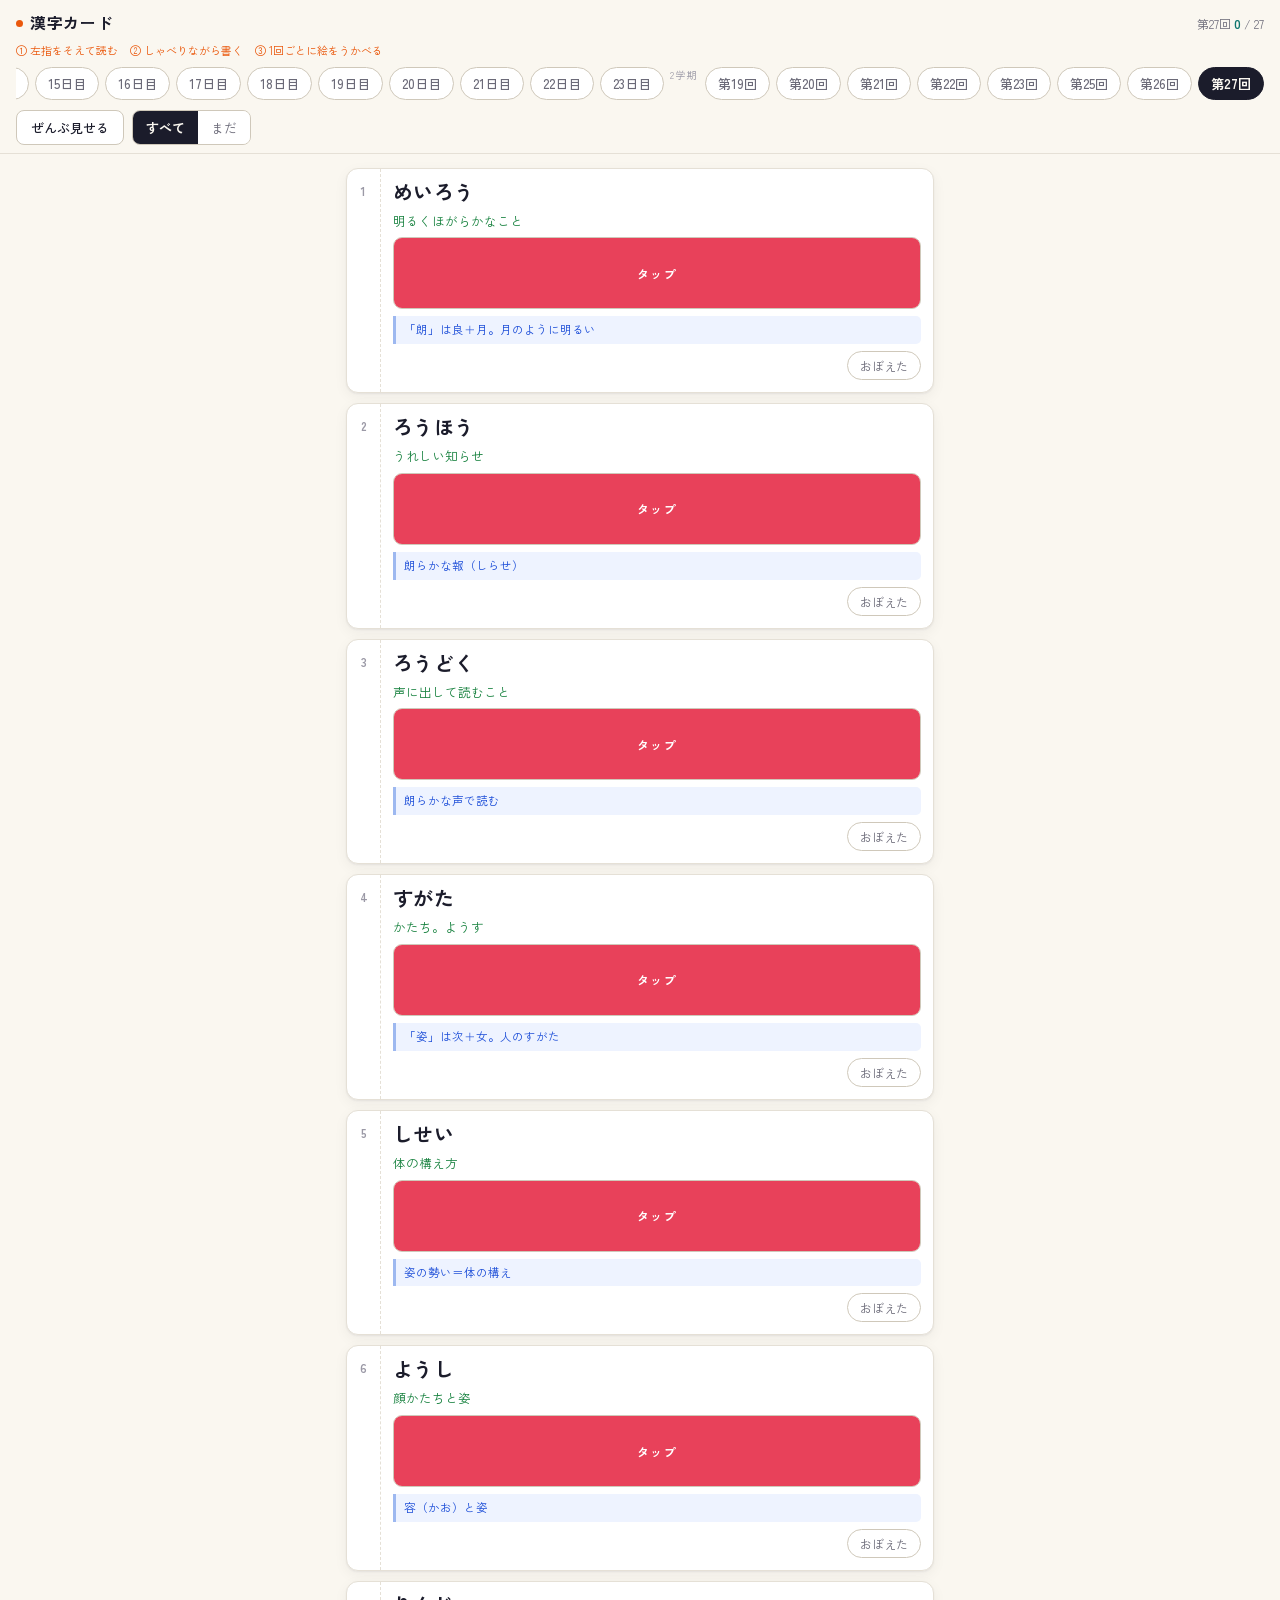
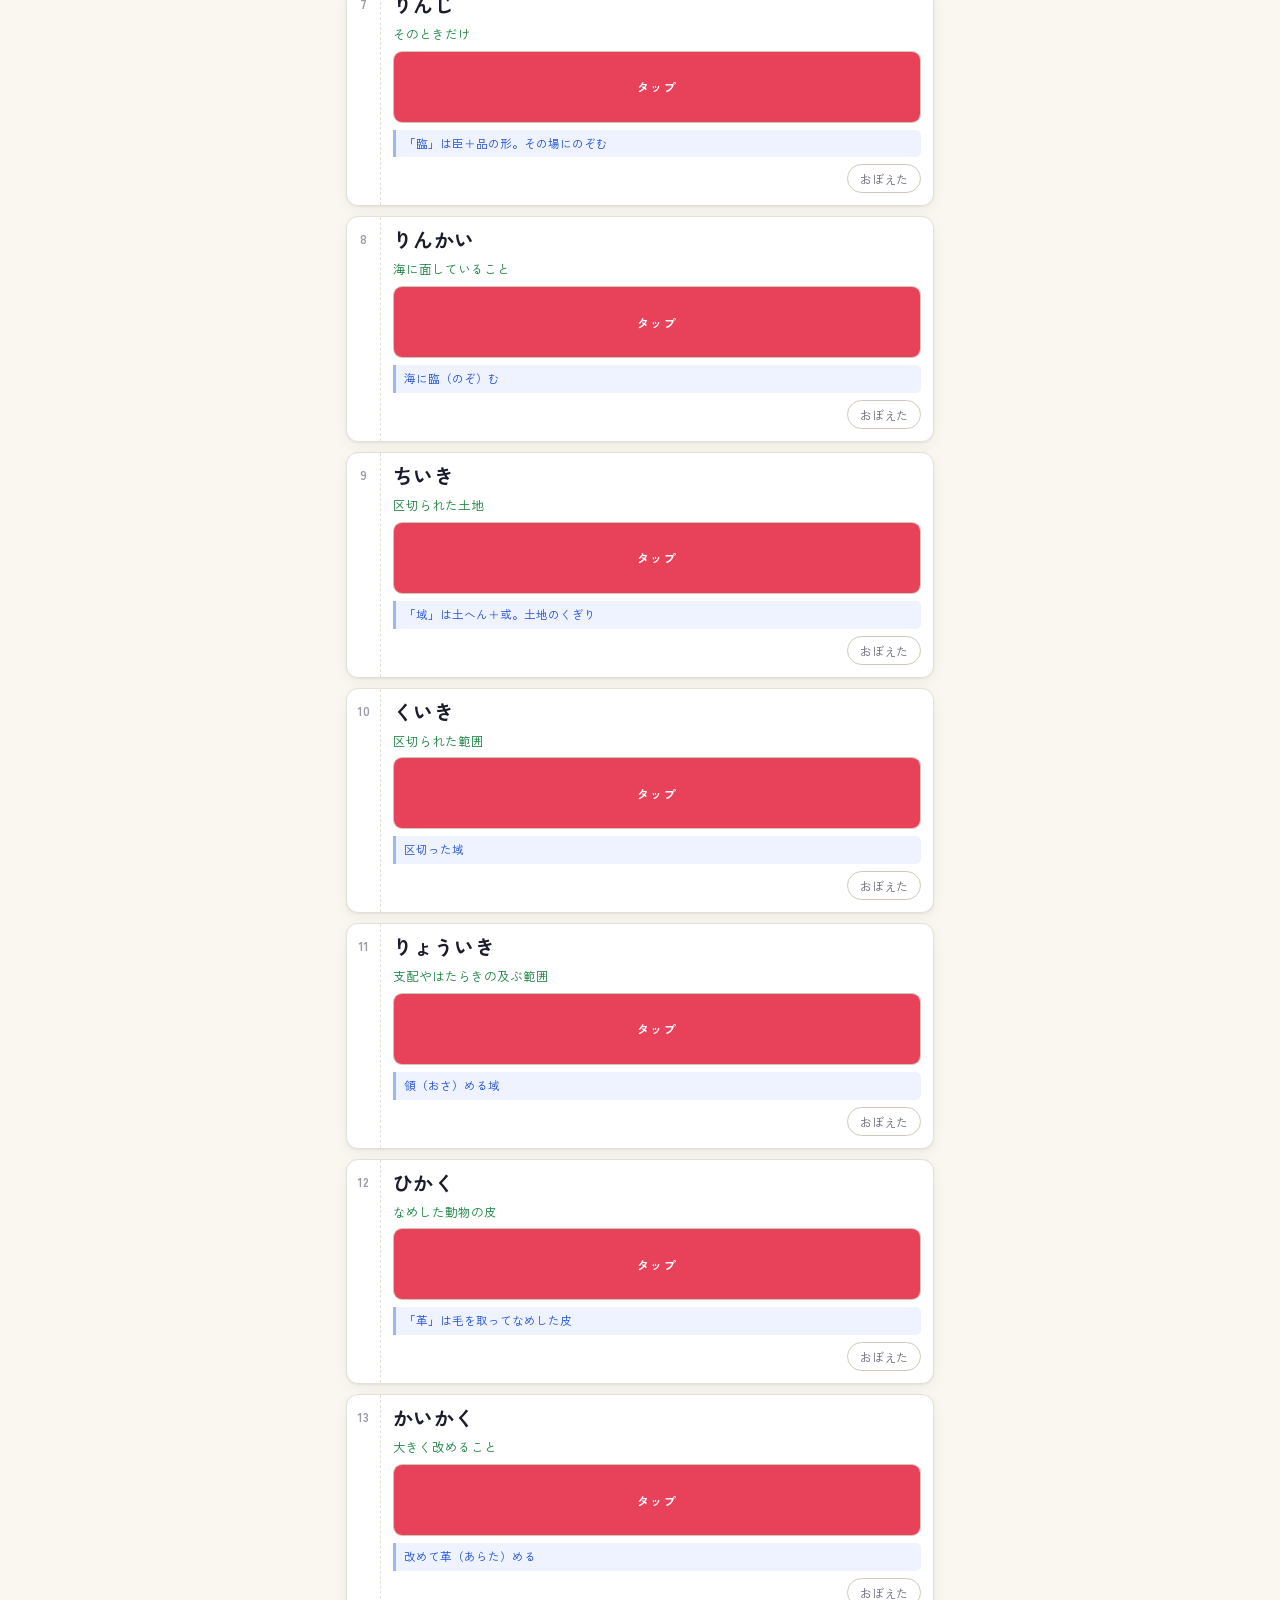
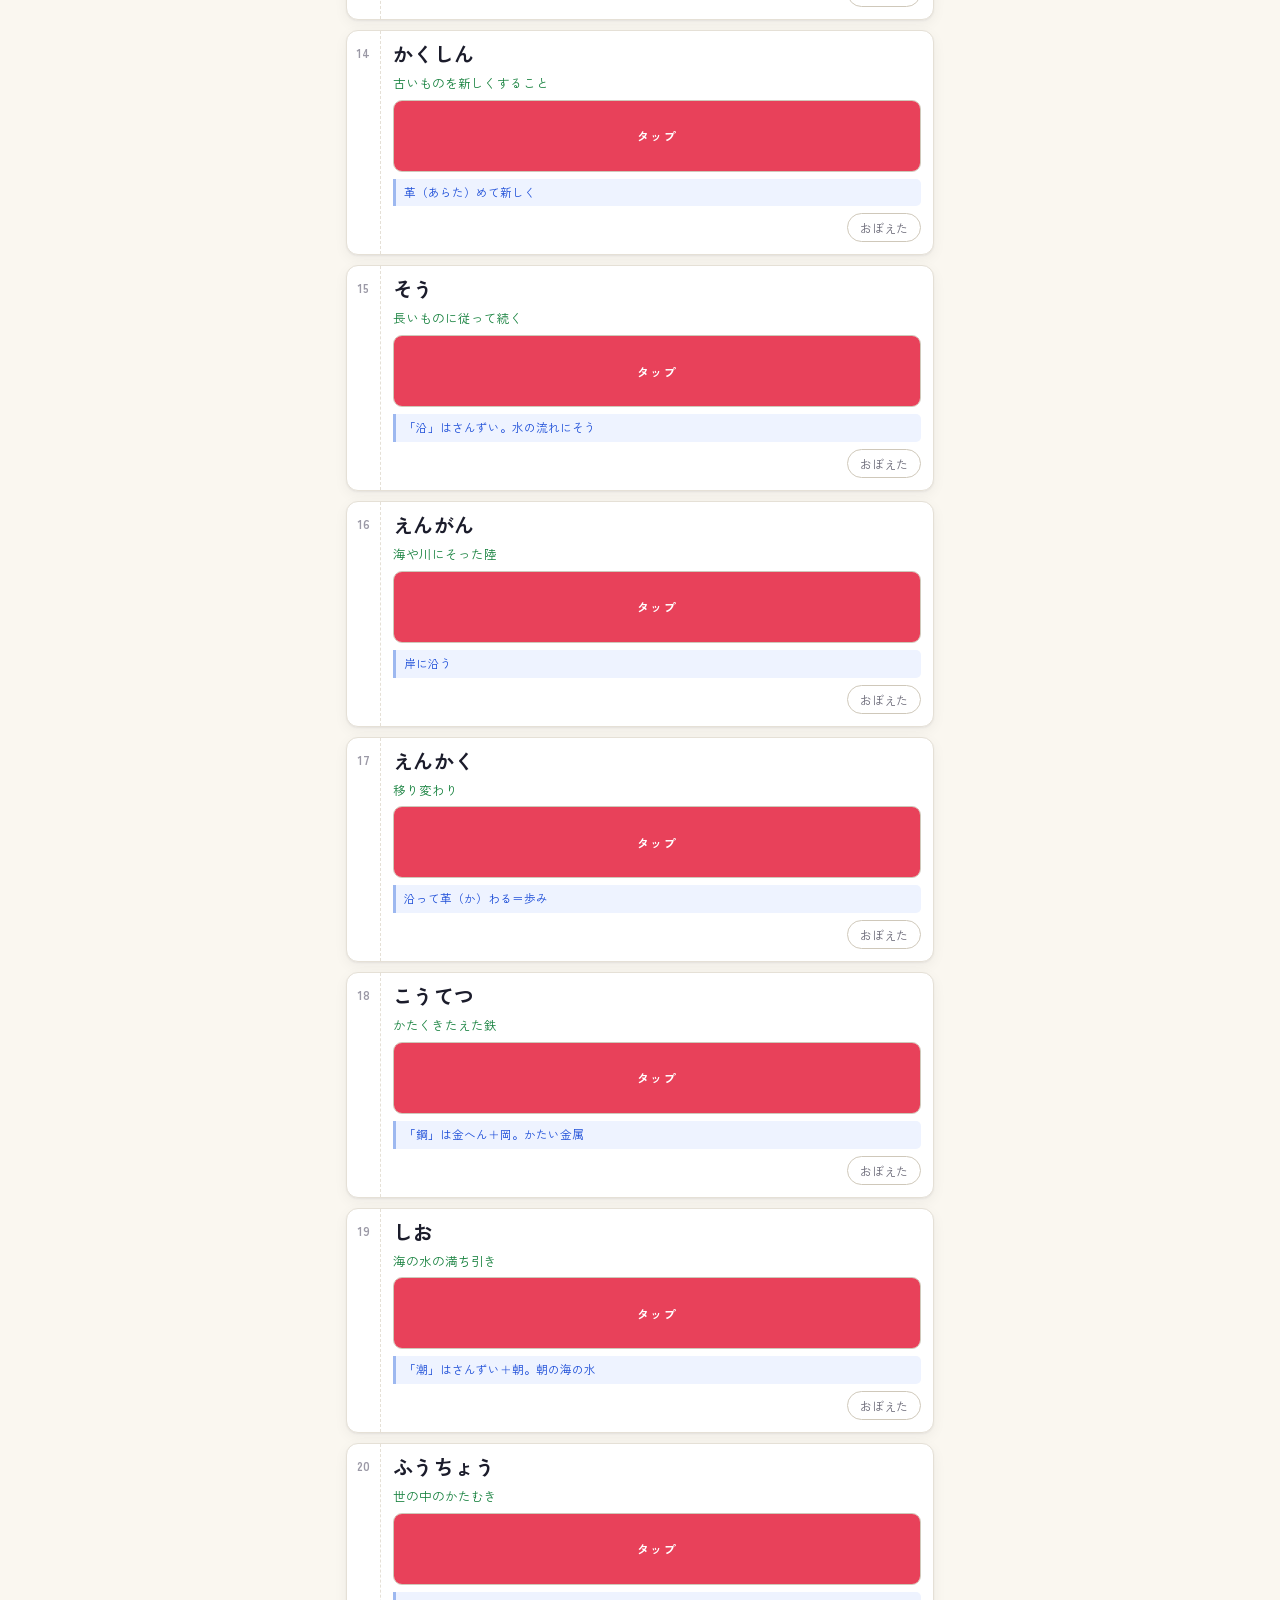
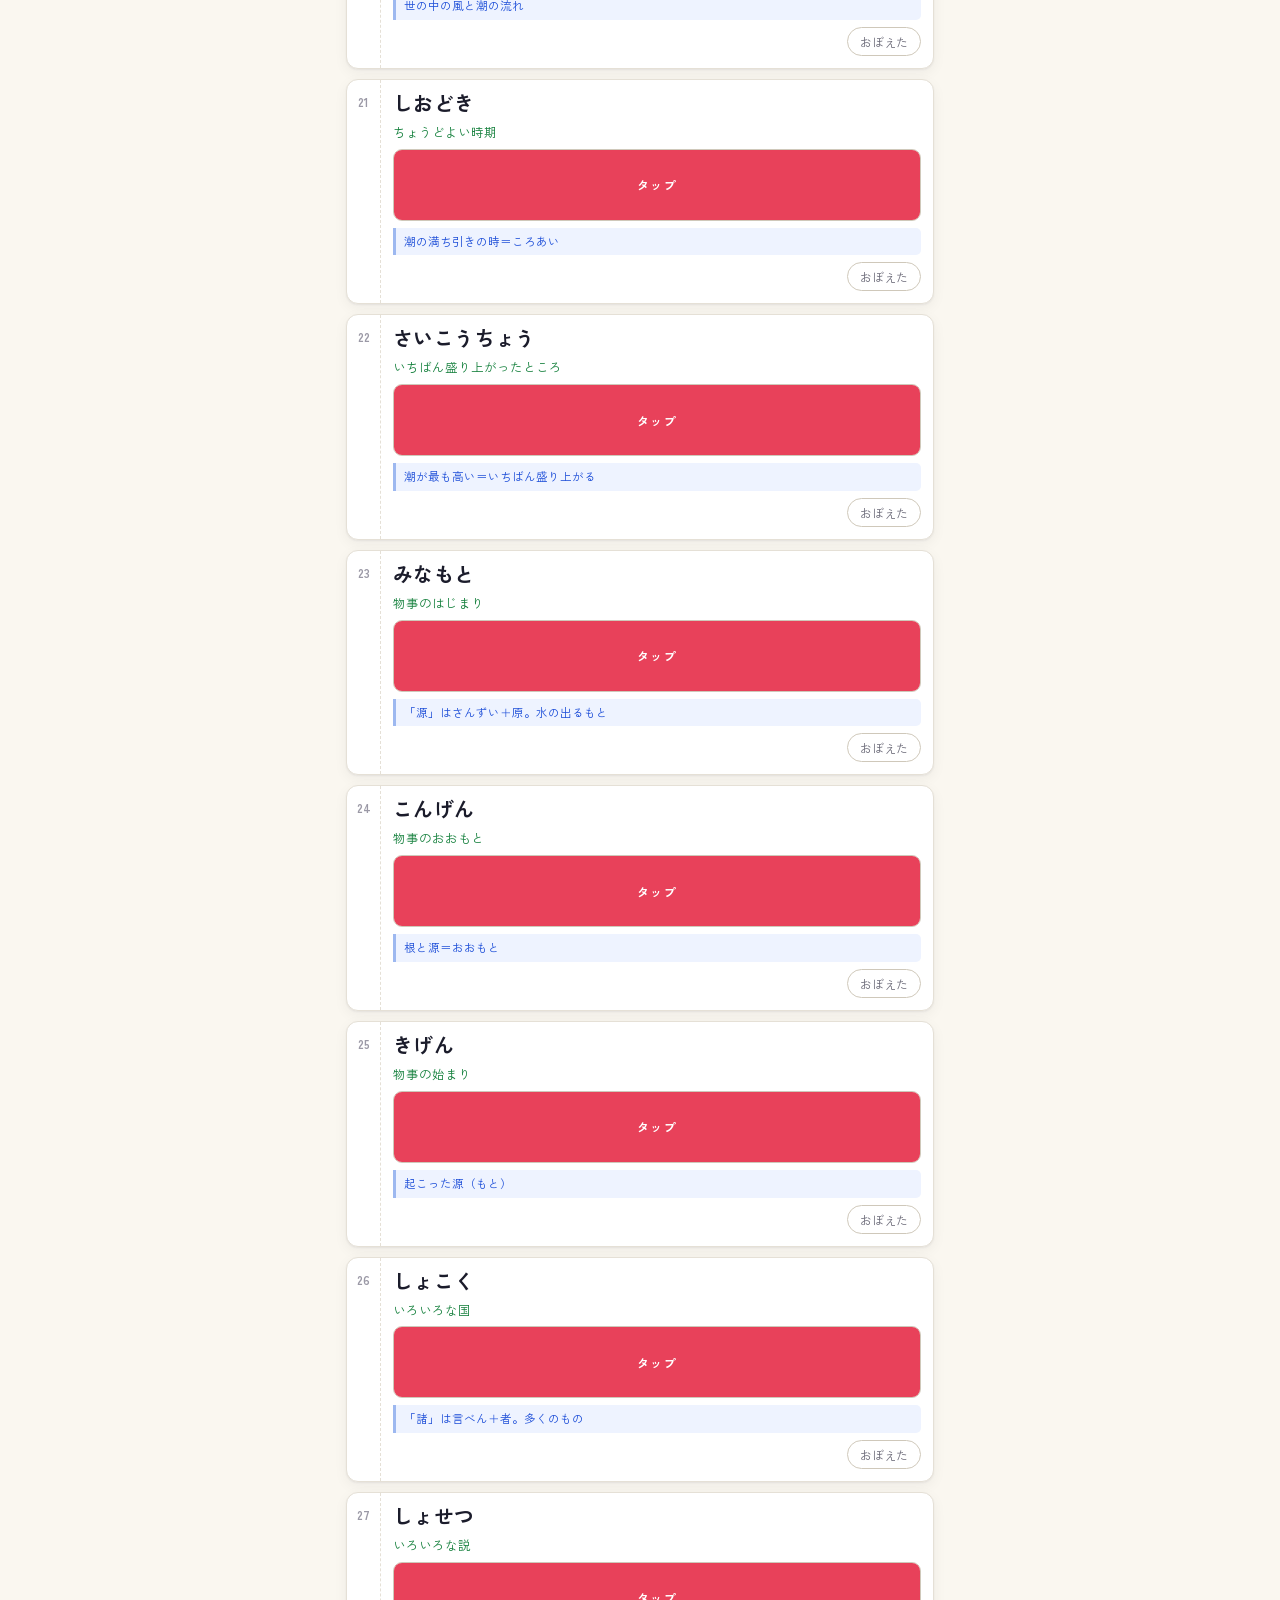
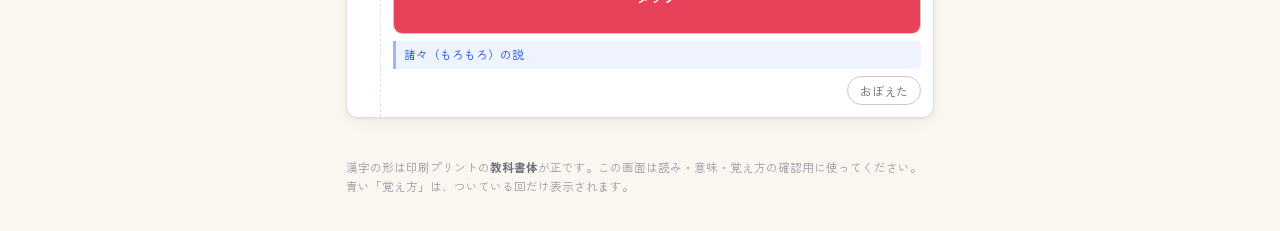
==== commit 39a36ae6: "Generalize memory-hint note in kanji card Co-Authored-By: Claude Opus 5.5 <noreply@anthropic.com>" ====
--- a/kanji-card.html
+++ b/kanji-card.html
@@ -394,7 +394,7 @@
 
 const noOboe = SETS.filter(s => !s.words.some(w => w.o)).length;
 document.getElementById('noteOboe').textContent =
-  noOboe ? '青い「覚え方」は2学期分（第19〜23回）と21日目に入っています。' : '';
+  noOboe ? '青い「覚え方」は、ついている回だけ表示されます。' : '';
 
 buildChips();
 render();
